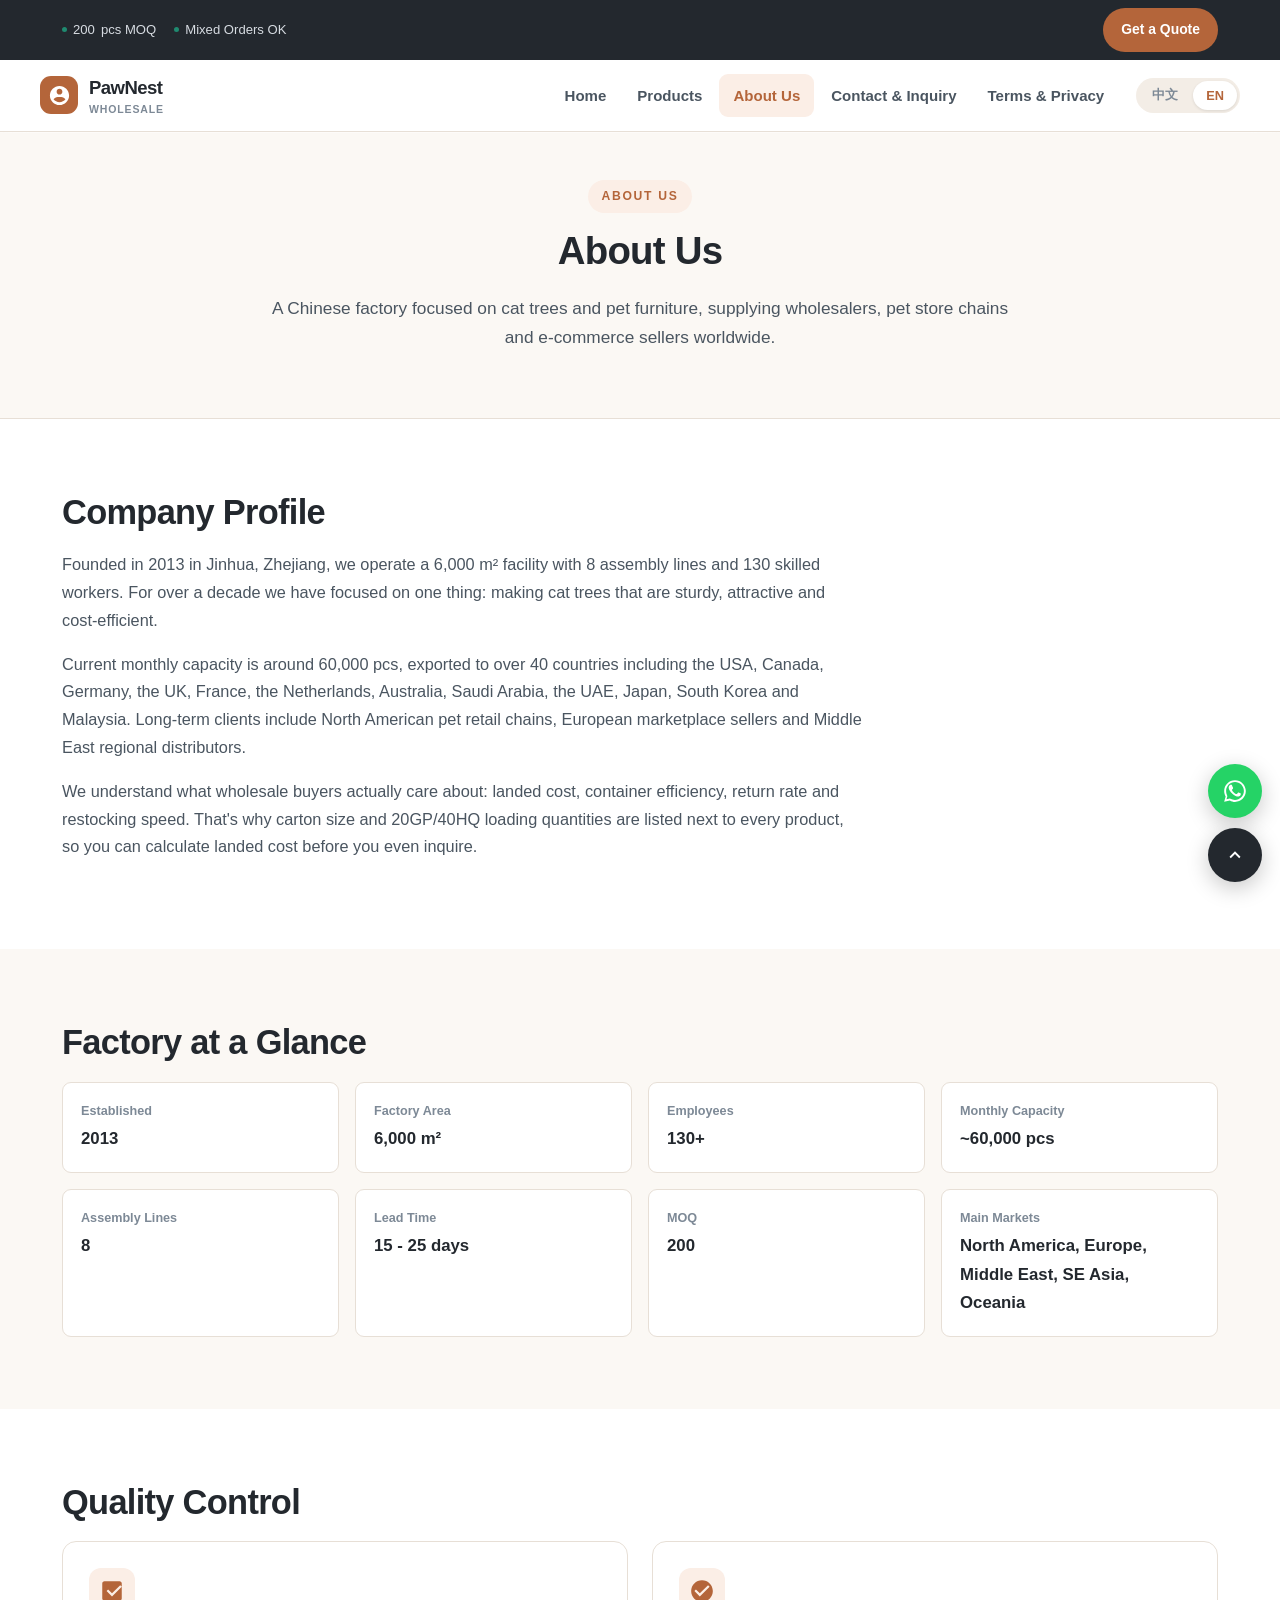
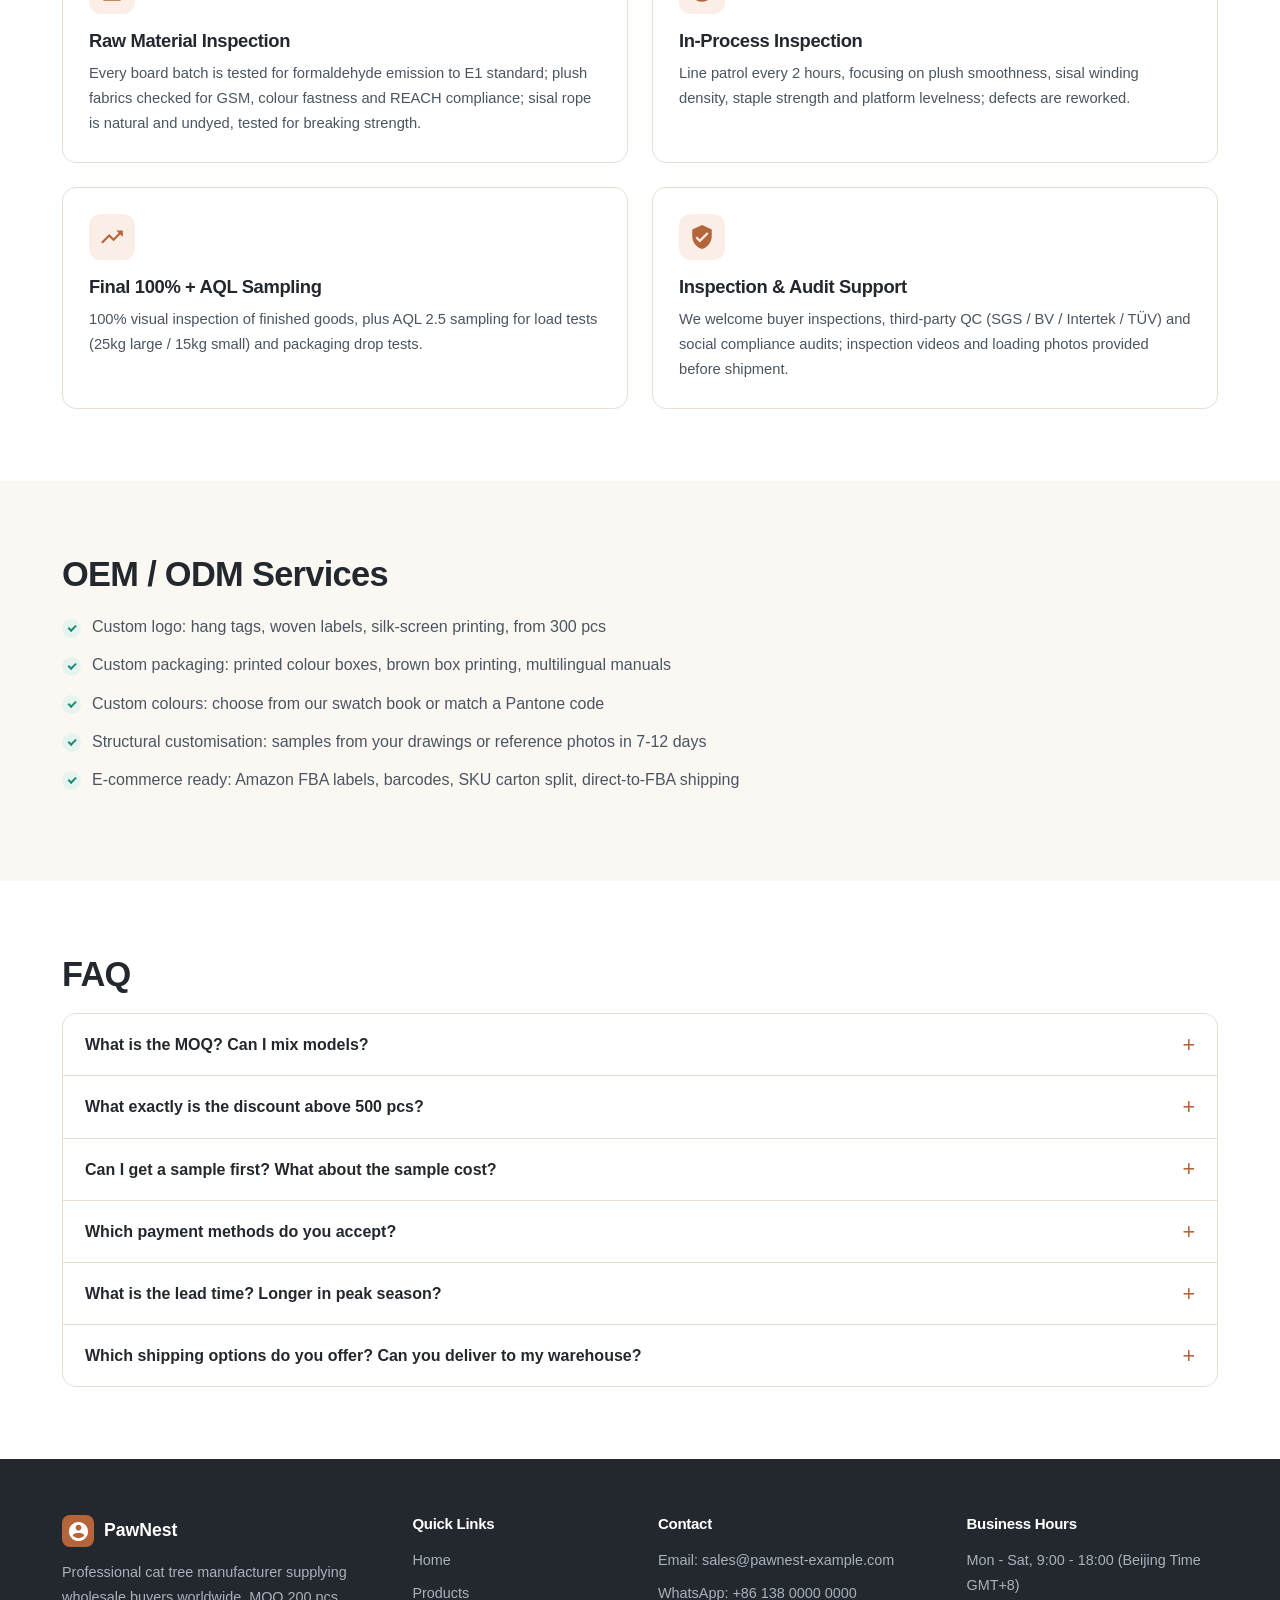
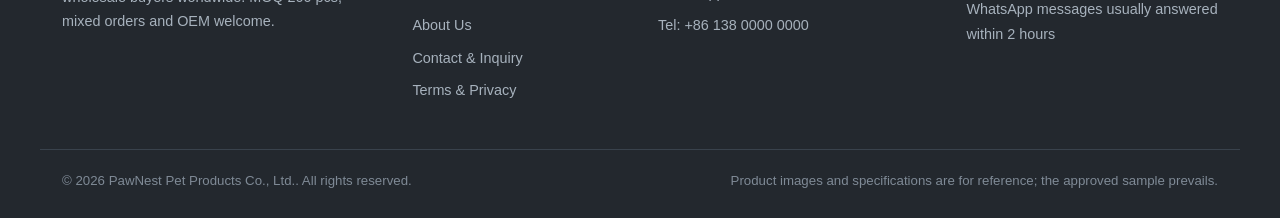
==== about.html @ 4b02acea "Add files via upload" ====
<!DOCTYPE html>
<html lang="en">
<head>
<meta charset="UTF-8">
<meta name="viewport" content="width=device-width,initial-scale=1">
<title data-title-key="about.title">About Us | Cat Tree Manufacturer | PawNest</title>
<meta name="description" content="About PawNest — a Chinese cat tree factory with 6,000 m² workshop, 60K monthly capacity. Exporting to 40+ countries. OEM/ODM supported.">
<link rel="icon" href="assets/images/site/favicon.svg" type="image/svg+xml">
<link rel="stylesheet" href="assets/css/style.css">
</head>
<body data-page="about">

<!-- ===== 顶栏 ===== -->
<div class="topbar"><div class="wrap topbar__in">
  <div class="topbar__facts">
    <span><span class="dot"></span> <span class="cfg-moq">200</span> pcs MOQ</span>
    <span><span class="dot"></span> <span data-i18n="common.mixBadge">Mixed Orders OK</span></span>
  </div>
  <a href="contact.html" class="btn btn--sm btn--primary" data-i18n="nav.cta">Get a Quote</a>
</div></div>

<!-- ===== 导航 ===== -->
<header class="header"><div class="wrap header__in">
  <a href="index.html" class="logo"><div class="logo__mark"><svg viewBox="0 0 24 24" fill="#fff"><path d="M12 2C6.5 2 2 6.5 2 12s4.5 10 10 10 10-4.5 10-10S17.5 2 12 2zm0 3c1.7 0 3 1.3 3 3s-1.3 3-3 3-3-1.3-3-3 1.3-3 3-3zm0 14c-2.5 0-4.8-1.2-6.2-3 .9-1.5 2.5-2.5 4.3-2.5h3.8c1.8 0 3.4 1 4.3 2.5C16.8 17.7 14.5 19 12 19z"/></svg></div>
    <div><span class="cfg-brand">PawNest</span><span class="logo__sub">Wholesale</span></div></a>
  <nav id="nav" class="nav">
    <a href="index.html" data-nav="home" data-i18n="nav.home">Home</a>
    <a href="products.html" data-nav="products" data-i18n="nav.products">Products</a>
    <a href="about.html" data-nav="about" data-i18n="nav.about">About Us</a>
    <a href="contact.html" data-nav="contact" data-i18n="nav.contact">Contact &amp; Inquiry</a>
    <a href="terms.html" data-nav="terms" data-i18n="nav.terms">Terms &amp; Privacy</a>
  </nav>
  <div class="header__tools">
    <div class="langsw"><button data-lang="zh">中文</button><button data-lang="en" class="is-on">EN</button></div>
    <button id="burger" class="burger" aria-label="Menu"><span></span><span></span><span></span></button>
  </div>
</div></header>

<!-- ===== 页头 ===== -->
<section class="section--tight" style="background:var(--bg-2);border-bottom:1px solid var(--line)"><div class="wrap center">
  <p class="eyebrow" data-i18n="about.h1">About Us</p>
  <h1 style="font-size:clamp(1.6rem,3.5vw,2.4rem)" data-i18n="about.h1">About Us</h1>
  <p class="lead" data-i18n="about.sub">A Chinese factory focused on cat trees and pet furniture...</p>
</div></section>

<!-- ===== 公司简介 ===== -->
<div class="section"><div class="wrap">
  <h2 data-i18n="about.storyH">Company Profile</h2>
  <p style="font-size:1.02rem;color:var(--ink-2);max-width:800px" data-i18n="about.storyP1">Founded in 2013 in Jinhua, Zhejiang, we operate a 6,000 m² facility with 8 assembly lines and 130 skilled workers.</p>
  <p style="font-size:1.02rem;color:var(--ink-2);max-width:800px" data-i18n="about.storyP2">Current monthly capacity is around 60,000 pcs, exported to over 40 countries including the USA, Canada, Germany, the UK, France, the Netherlands, Australia, Saudi Arabia, the UAE, Japan, South Korea and Malaysia.</p>
  <p style="font-size:1.02rem;color:var(--ink-2);max-width:800px" data-i18n="about.storyP3">We understand what wholesale buyers actually care about: landed cost, container efficiency, return rate and restocking speed.</p>
</div></div>

<!-- ===== 工厂参数 ===== -->
<div class="section section--alt"><div class="wrap">
  <h2 data-i18n="about.factH">Factory at a Glance</h2>
  <div class="facts">
    <div class="fact"><span data-i18n="about.fact1">Established</span><b>2013</b></div>
    <div class="fact"><span data-i18n="about.fact2">Factory Area</span><b>6,000 m²</b></div>
    <div class="fact"><span data-i18n="about.fact3">Employees</span><b>130+</b></div>
    <div class="fact"><span data-i18n="about.fact4">Monthly Capacity</span><b>~60,000 pcs</b></div>
    <div class="fact"><span data-i18n="about.fact5">Assembly Lines</span><b>8</b></div>
    <div class="fact"><span data-i18n="about.fact6">Lead Time</span><b class="cfg-leadtime">15 - 25 days</b></div>
    <div class="fact"><span data-i18n="about.fact7">MOQ</span><b class="cfg-moq">200 pcs</b></div>
    <div class="fact"><span data-i18n="about.fact8">Main Markets</span><b data-i18n="about.fact8v">North America, Europe, Middle East, SE Asia, Oceania</b></div>
  </div>
</div></div>

<!-- ===== 品质控制 ===== -->
<div class="section"><div class="wrap">
  <h2 data-i18n="about.qcH">Quality Control</h2>
  <div class="grid grid--2">
    <article class="fcard">
      <div class="fcard__icon"><svg width="26" height="26" fill="currentColor" viewBox="0 0 24 24"><path d="M19 3H5c-1.11 0-2 .9-2 2v14c0 1.1.89 2 2 2h14c1.1 0 2-.9 2-2V5c0-1.1-.9-2-2-2zm-7 14l-5-5 1.41-1.41L12 14.17l7.59-7.59L21 8l-9 9z"/></svg></div>
      <h3 data-i18n="about.qc1H">Raw Material Inspection</h3>
      <p data-i18n="about.qc1P">Every board batch is tested for formaldehyde emission to E1 standard; plush fabrics checked for GSM, colour fastness and REACH compliance.</p>
    </article>
    <article class="fcard">
      <div class="fcard__icon"><svg width="26" height="26" fill="currentColor" viewBox="0 0 24 24"><path d="M12 2C6.48 2 2 6.48 2 12s4.48 10 10 10 10-4.48 10-10S17.52 2 12 2zm-2 15l-5-5 1.41-1.41L10 14.17l7.59-7.59L19 8l-9 9z"/></svg></div>
      <h3 data-i18n="about.qc2H">In-Process Inspection</h3>
      <p data-i18n="about.qc2P">Line patrol every 2 hours, focusing on plush smoothness, sisal winding density, staple strength and platform levelness.</p>
    </article>
    <article class="fcard">
      <div class="fcard__icon"><svg width="26" height="26" fill="currentColor" viewBox="0 0 24 24"><path d="M16 6l2.29 2.29-4.88 4.88-4-4L2 16.59 3.41 18l6-6 4 4 6.3-6.29L22 12V6z"/></svg></div>
      <h3 data-i18n="about.qc3H">Final 100% + AQL Sampling</h3>
      <p data-i18n="about.qc3P">100% visual inspection of finished goods, plus AQL 2.5 sampling for load tests (25kg large / 15kg small).</p>
    </article>
    <article class="fcard">
      <div class="fcard__icon"><svg width="26" height="26" fill="currentColor" viewBox="0 0 24 24"><path d="M12 1L3 5v6c0 5.55 3.84 10.74 9 12 5.16-1.26 9-6.45 9-12V5l-9-4zm-2 16l-4-4 1.41-1.41L10 14.17l6.59-6.59L18 9l-8 8z"/></svg></div>
      <h3 data-i18n="about.qc4H">Inspection &amp; Audit Support</h3>
      <p data-i18n="about.qc4P">We welcome buyer inspections, third-party QC (SGS / BV / Intertek / TÜV) and social compliance audits.</p>
    </article>
  </div>
</div></div>

<!-- ===== OEM/ODM ===== -->
<div class="section section--alt"><div class="wrap">
  <h2 data-i18n="about.oemH">OEM / ODM Services</h2>
  <ul class="checklist">
    <li data-i18n="about.oem1">Custom logo: hang tags, woven labels, silk-screen printing, from 300 pcs</li>
    <li data-i18n="about.oem2">Custom packaging: printed colour boxes, brown box printing, multilingual manuals</li>
    <li data-i18n="about.oem3">Custom colours: choose from our swatch book or match a Pantone code</li>
    <li data-i18n="about.oem4">Structural customisation: samples from your drawings or reference photos in 7-12 days</li>
    <li data-i18n="about.oem5">E-commerce ready: Amazon FBA labels, barcodes, SKU carton split, direct-to-FBA shipping</li>
  </ul>
</div></div>

<!-- ===== FAQ ===== -->
<div class="section"><div class="wrap">
  <h2 data-i18n="about.faqH">FAQ</h2>
  <div class="faq">
    <details><summary data-i18n="about.faq1Q">What is the MOQ? Can I mix models?</summary>
      <div class="faq__a" data-i18n="about.faq1A">MOQ is 200 pcs and you may freely mix different item codes, with a minimum of 50 pcs per model.</div>
    </details>
    <details><summary data-i18n="about.faq2Q">What exactly is the discount above 500 pcs?</summary>
      <div class="faq__a" data-i18n="about.faq2A">500-999 pcs: 10% off. 1000+ pcs: 15% off. For larger volumes (3,000+ pcs) we negotiate a dedicated price.</div>
    </details>
    <details><summary data-i18n="about.faq3Q">Can I get a sample first? What about the sample cost?</summary>
      <div class="faq__a" data-i18n="about.faq3A">Yes. Sample fee is 2× the factory price with freight collect; the sample fee is fully refunded against your bulk order.</div>
    </details>
    <details><summary data-i18n="about.faq4Q">Which payment methods do you accept?</summary>
      <div class="faq__a" data-i18n="about.faq4A">T/T (30% deposit + 70% against B/L copy), PayPal (best for samples and small orders) and Western Union.</div>
    </details>
    <details><summary data-i18n="about.faq5Q">What is the lead time? Longer in peak season?</summary>
      <div class="faq__a" data-i18n="about.faq5A">Normally 15-25 days. July-October is peak export season and may extend to 30-35 days.</div>
    </details>
    <details><summary data-i18n="about.faq6Q">Which shipping options do you offer? Can you deliver to my warehouse?</summary>
      <div class="faq__a" data-i18n="about.faq6A">FCL sea freight is most economical (recommended above 1,000 pcs); LCL for smaller volumes; air freight or express for urgent orders. We work on FOB / CIF / DDP terms.</div>
    </details>
  </div>
</div></div>

<!-- ===== 页脚 ===== -->
<footer class="footer"><div class="wrap footer__grid">
  <div>
    <div class="footer__logo"><div class="logo__mark" style="width:32px;height:32px;border-radius:8px"><svg width="20" height="20" viewBox="0 0 24 24" fill="#fff"><path d="M12 2C6.5 2 2 6.5 2 12s4.5 10 10 10 10-4.5 10-10S17.5 2 12 2zm0 3c1.7 0 3 1.3 3 3s-1.3 3-3 3-3-1.3-3-3 1.3-3 3-3zm0 14c-2.5 0-4.8-1.2-6.2-3 .9-1.5 2.5-2.5 4.3-2.5h3.8c1.8 0 3.4 1 4.3 2.5C16.8 17.7 14.5 19 12 19z"/></svg></div>PawNest</div>
    <p data-i18n="footer.aboutP">Professional cat tree manufacturer supplying wholesale buyers worldwide.</p>
  </div>
  <div>
    <h4 data-i18n="footer.linksH">Quick Links</h4>
    <ul>
      <li><a href="index.html" data-i18n="nav.home">Home</a></li>
      <li><a href="products.html" data-i18n="nav.products">Products</a></li>
      <li><a href="about.html" data-i18n="nav.about">About Us</a></li>
      <li><a href="contact.html" data-i18n="nav.contact">Contact &amp; Inquiry</a></li>
      <li><a href="terms.html" data-i18n="nav.terms">Terms &amp; Privacy</a></li>
    </ul>
  </div>
  <div>
    <h4 data-i18n="footer.contactH">Contact</h4>
    <ul>
      <li>Email: <a class="js-mail cfg-email" href="#">sales@pawnest-example.com</a></li>
      <li>WhatsApp: <a class="js-wa cfg-whatsapp" href="#" data-wa-text="">—</a></li>
      <li>Tel: <a class="js-tel cfg-phone" href="#">—</a></li>
    </ul>
  </div>
  <div>
    <h4 data-i18n="footer.hoursH">Business Hours</h4>
    <p data-i18n="footer.hoursP">Mon - Sat, 9:00 - 18:00 (Beijing Time GMT+8)</p>
  </div>
</div><div class="wrap footer__bottom">
  <span>&copy; <span class="cfg-year">2025</span> <span class="cfg-company">PawNest Pet Products Co., Ltd.</span>. <span data-i18n="footer.rights">All rights reserved.</span></span>
  <span data-i18n="footer.disclaim">Product images and specifications are for reference.</span>
</div></footer>

<div class="floats">
  <a class="fab fab--wa js-wa" href="#" data-wa-text="" target="_blank" rel="noopener" aria-label="WhatsApp">
    <svg width="26" height="26" fill="currentColor" viewBox="0 0 24 24"><path d="M17.47 14.4c-.3-.2-1.8-.9-2.1-1-.3-.1-.5-.2-.7.1-.2.3-.7 1-.9 1.2-.2.2-.3.2-.6.1-.3-.2-1.2-.5-2.3-1.5-.9-.8-1.4-1.7-1.6-2-.2-.3 0-.5.1-.6l.5-.6c.1-.2.2-.3.3-.5.1-.2 0-.4 0-.5-.2-.7-.9-1.7-.9-2.3-.2-.6-.5-.5-.7-.5h-.6c-.2 0-.5.1-.8.4-.3.3-1 1-1 2.4s1 2.8 1.2 3c.1.2 1.9 3 4.7 4.2 2.3 1 2.8.8 3.3.7.5 0 1.6-.6 1.8-1.3.2-.6.2-1.2.2-1.3-.1-.1-.3-.2-.6-.4zM12 2C6.48 2 2 6.48 2 12c0 1.84.5 3.56 1.37 5.03L2 22l5.28-1.32c1.39.88 3.03 1.38 4.72 1.38 5.52 0 10-4.48 10-10S17.52 2 12 2zm0 18.2c-1.56 0-3.03-.4-4.31-1.09l-.31-.19-3.22.81.82-3.13-.2-.33A8.196 8.196 0 013.8 12c0-4.53 3.68-8.2 8.2-8.2s8.2 3.68 8.2 8.2-3.68 8.2-8.2 8.2z"/></svg>
    <span class="fab__tip" data-i18n="common.whatsapp">Chat on WhatsApp</span>
  </a>
  <button id="toTop" class="fab fab--top" aria-label="Back to top">
    <svg width="22" height="22" fill="currentColor" viewBox="0 0 24 24"><path d="M7.41 15.41L12 10.83l4.59 4.58L18 14l-6-6-6 6z"/></svg>
  </button>
</div>

<script src="assets/js/config.js"></script>
<script src="assets/js/products.js"></script>
<script src="assets/js/i18n.js"></script>
<script src="assets/js/main.js"></script>
</body>
</html>
---- assets/css/style.css ----
/* ==========================================================================
   PawNest 猫爬架批发站 · 样式表
   要改配色，只改下面 :root 里的颜色变量即可，全站自动生效
   ========================================================================== */

:root{
  --brand:      #B4653A;   /* 主色：暖木色 */
  --brand-dark: #8E4E2B;
  --brand-soft: #FBEEE6;
  --ink:        #23282E;   /* 正文深色 */
  --ink-2:      #4A5560;   /* 次级文字 */
  --ink-3:      #7D8996;   /* 弱化文字 */
  --bg:         #FFFFFF;
  --bg-2:       #FBF8F4;   /* 米白分区背景 */
  --bg-3:       #F3EDE6;
  --line:       #E7DFD6;
  --green:      #1F8A70;   /* 折扣 / 成功 */
  --green-soft: #E6F4F0;
  --amber:      #C9861B;
  --radius:     14px;
  --radius-sm:  9px;
  --shadow:     0 1px 3px rgba(35,40,46,.06), 0 8px 24px rgba(35,40,46,.06);
  --shadow-lg:  0 4px 12px rgba(35,40,46,.08), 0 20px 48px rgba(35,40,46,.10);
  --maxw:       1200px;
  --font: "Inter", -apple-system, BlinkMacSystemFont, "Segoe UI", "PingFang SC",
          "Hiragino Sans GB", "Microsoft YaHei", "Helvetica Neue", Arial, sans-serif;
}

*,*::before,*::after{ box-sizing:border-box; }
html{ scroll-behavior:smooth; -webkit-text-size-adjust:100%; }
body{
  margin:0; font-family:var(--font); color:var(--ink); background:var(--bg);
  font-size:16px; line-height:1.7; -webkit-font-smoothing:antialiased;
}
img{ max-width:100%; display:block; }
a{ color:var(--brand); text-decoration:none; }
a:hover{ color:var(--brand-dark); }
h1,h2,h3,h4{ margin:0 0 .5em; line-height:1.25; font-weight:700; letter-spacing:-.02em; }
h1{ font-size:clamp(1.9rem,4.4vw,3.1rem); }
h2{ font-size:clamp(1.5rem,3vw,2.15rem); }
h3{ font-size:1.15rem; }
p{ margin:0 0 1em; }
ul{ margin:0 0 1em; padding-left:1.15em; }
li{ margin-bottom:.35em; }
:focus-visible{ outline:3px solid var(--brand); outline-offset:2px; border-radius:4px; }

.wrap{ max-width:var(--maxw); margin:0 auto; padding:0 22px; }
.section{ padding:72px 0; }
.section--alt{ background:var(--bg-2); }
.section--tight{ padding:48px 0; }
.center{ text-align:center; }
.lead{ font-size:1.08rem; color:var(--ink-2); max-width:760px; }
.center .lead{ margin-left:auto; margin-right:auto; }
.sec-head{ margin-bottom:40px; }
.eyebrow{
  display:inline-block; font-size:.76rem; font-weight:700; letter-spacing:.14em;
  text-transform:uppercase; color:var(--brand); background:var(--brand-soft);
  padding:6px 13px; border-radius:100px; margin-bottom:14px;
}

/* ---------- 按钮 ---------- */
.btn{
  display:inline-flex; align-items:center; justify-content:center; gap:9px;
  padding:13px 24px; border-radius:100px; font-weight:650; font-size:.96rem;
  border:1.5px solid transparent; cursor:pointer; transition:.18s ease;
  white-space:nowrap; font-family:inherit; text-align:center;
}
.btn--primary{ background:var(--brand); color:#fff; }
.btn--primary:hover{ background:var(--brand-dark); color:#fff; transform:translateY(-1px);
  box-shadow:0 8px 20px rgba(180,101,58,.28); }
.btn--ghost{ background:#fff; color:var(--ink); border-color:var(--line); }
.btn--ghost:hover{ border-color:var(--brand); color:var(--brand); transform:translateY(-1px); }
.btn--wa{ background:#25D366; color:#fff; }
.btn--wa:hover{ background:#1EB955; color:#fff; transform:translateY(-1px);
  box-shadow:0 8px 20px rgba(37,211,102,.32); }
.btn--pp{ background:#0070BA; color:#fff; }
.btn--pp:hover{ background:#005A96; color:#fff; transform:translateY(-1px); }
.btn--sm{ padding:9px 17px; font-size:.87rem; }
.btn--lg{ padding:16px 32px; font-size:1.03rem; }
.btn--block{ width:100%; }
.btn svg{ flex:none; }
.btn-row{ display:flex; flex-wrap:wrap; gap:12px; }
.center .btn-row{ justify-content:center; }

/* ---------- 顶栏 ---------- */
.topbar{
  background:var(--ink); color:#D6DBE1; font-size:.82rem; padding:8px 0;
}
.topbar__in{ display:flex; flex-wrap:wrap; gap:8px 22px; align-items:center; justify-content:space-between; }
.topbar__facts{ display:flex; flex-wrap:wrap; gap:6px 18px; }
.topbar__facts span{ display:inline-flex; align-items:center; gap:6px; }
.topbar a{ color:#fff; }
.dot{ width:5px; height:5px; border-radius:50%; background:var(--green); flex:none; }

.header{
  position:sticky; top:0; z-index:60; background:rgba(255,255,255,.94);
  backdrop-filter:blur(12px); border-bottom:1px solid var(--line);
}
.header__in{ display:flex; align-items:center; gap:18px; padding:12px 0; }
.logo{ display:flex; align-items:center; gap:11px; font-weight:800; font-size:1.16rem;
  color:var(--ink); letter-spacing:-.03em; flex:none; }
.logo:hover{ color:var(--ink); }
.logo__mark{
  width:38px; height:38px; border-radius:11px; background:var(--brand);
  display:grid; place-items:center; flex:none;
}
.logo__mark svg{ width:23px; height:23px; }
.logo__sub{ display:block; font-size:.66rem; font-weight:600; color:var(--ink-3);
  letter-spacing:.08em; text-transform:uppercase; margin-top:-2px; }

.nav{ display:flex; gap:3px; margin-left:auto; }
.nav a{
  padding:9px 14px; border-radius:9px; color:var(--ink-2); font-weight:600; font-size:.94rem;
}
.nav a:hover{ background:var(--bg-3); color:var(--ink); }
.nav a.is-active{ color:var(--brand); background:var(--brand-soft); }
.header__tools{ display:flex; align-items:center; gap:9px; flex:none; }

.langsw{ display:flex; background:var(--bg-3); border-radius:100px; padding:3px; gap:2px; }
.langsw button{
  border:0; background:transparent; padding:6px 13px; border-radius:100px; cursor:pointer;
  font-weight:700; font-size:.8rem; color:var(--ink-3); font-family:inherit; transition:.15s;
}
.langsw button.is-on{ background:#fff; color:var(--brand); box-shadow:0 1px 3px rgba(0,0,0,.1); }

.burger{ display:none; border:1.5px solid var(--line); background:#fff; border-radius:9px;
  width:42px; height:42px; cursor:pointer; }
.burger span{ display:block; width:19px; height:2px; background:var(--ink); margin:4px auto; border-radius:2px; }

/* ---------- Hero ---------- */
.hero{
  background:linear-gradient(160deg,#FDF9F5 0%,#F6EDE4 52%,#EFE3D6 100%);
  border-bottom:1px solid var(--line); overflow:hidden; position:relative;
}
.hero__in{ display:grid; grid-template-columns:1.05fr .95fr; gap:52px; align-items:center;
  padding:66px 0 60px; }
.hero h1{ margin-bottom:18px; }
.hero__sub{ font-size:1.06rem; color:var(--ink-2); margin-bottom:26px; max-width:560px; }
.hero__badges{ display:flex; flex-wrap:wrap; gap:8px; margin-bottom:26px; }
.badge{
  display:inline-flex; align-items:center; gap:6px; background:#fff; border:1px solid var(--line);
  padding:7px 14px; border-radius:100px; font-size:.84rem; font-weight:650; color:var(--ink-2);
}
.badge--green{ background:var(--green-soft); border-color:#BFE3DA; color:#12604D; }
.hero__art{ position:relative; }
.hero__art img{ width:100%; border-radius:var(--radius); box-shadow:var(--shadow-lg); }
.hero__chip{
  position:absolute; background:#fff; border-radius:12px; padding:11px 15px; box-shadow:var(--shadow-lg);
  font-size:.83rem; font-weight:700; line-height:1.35;
}
.hero__chip small{ display:block; font-weight:600; color:var(--ink-3); font-size:.74rem; }
.hero__chip--1{ top:16px; left:-14px; }
.hero__chip--2{ bottom:18px; right:-10px; }
.hero__chip b{ color:var(--brand); font-size:1.02rem; }

/* ---------- 数字条 ---------- */
.stats{ display:grid; grid-template-columns:repeat(4,1fr); gap:1px; background:var(--line);
  border:1px solid var(--line); border-radius:var(--radius); overflow:hidden; }
.stats div{ background:#fff; padding:24px 18px; text-align:center; }
.stats b{ display:block; font-size:1.85rem; font-weight:800; color:var(--brand); letter-spacing:-.03em; }
.stats span{ font-size:.85rem; color:var(--ink-3); font-weight:600; }

/* ---------- 产品卡 ---------- */
.grid{ display:grid; gap:24px; }
.grid--4{ grid-template-columns:repeat(4,1fr); }
.grid--3{ grid-template-columns:repeat(3,1fr); }
.grid--2{ grid-template-columns:repeat(2,1fr); }

.pcard{
  background:#fff; border:1px solid var(--line); border-radius:var(--radius);
  overflow:hidden; display:flex; flex-direction:column; transition:.2s ease;
}
.pcard:hover{ transform:translateY(-3px); box-shadow:var(--shadow-lg); border-color:#D9CCBE; }
.pcard__media{ position:relative; background:var(--bg-3); aspect-ratio:1/1; overflow:hidden; }
.pcard__media img{ width:100%; height:100%; object-fit:cover; transition:.3s; }
.pcard:hover .pcard__media img{ transform:scale(1.04); }
.pcard__code{
  position:absolute; top:11px; left:11px; background:var(--ink); color:#fff;
  font-size:.79rem; font-weight:800; padding:5px 11px; border-radius:7px; letter-spacing:.02em;
}
.pcard__tags{ position:absolute; top:11px; right:11px; display:flex; flex-direction:column; gap:5px; align-items:flex-end; }
.tag{ font-size:.71rem; font-weight:800; padding:4px 9px; border-radius:6px; text-transform:uppercase;
  letter-spacing:.05em; }
.tag--type{ background:#fff; color:var(--brand); border:1px solid var(--line); }
.tag--hot{ background:#E8503A; color:#fff; }
.pcard__body{ padding:17px 18px 19px; display:flex; flex-direction:column; flex:1; }
.pcard__name{ font-size:1.02rem; font-weight:700; margin:0 0 9px; line-height:1.4; }
.pcard__spec{ font-size:.84rem; color:var(--ink-3); margin:0 0 13px; }
.pcard__spec b{ color:var(--ink-2); font-weight:650; }
.pcard__price{ margin-top:auto; padding-top:13px; border-top:1px dashed var(--line); }
.pcard__from{ font-size:.75rem; color:var(--ink-3); font-weight:600; }
.pcard__num{ font-size:1.5rem; font-weight:800; color:var(--ink); letter-spacing:-.03em; }
.pcard__num small{ font-size:.8rem; font-weight:600; color:var(--ink-3); letter-spacing:0; }
.pcard__disc{ font-size:.78rem; color:var(--green); font-weight:700; }
.pcard__btns{ display:flex; gap:8px; margin-top:13px; }
.pcard__btns .btn{ flex:1; }

/* ---------- 产品详细行（目录页） ---------- */
.prow{
  display:grid; grid-template-columns:300px 1fr; gap:0; background:#fff;
  border:1px solid var(--line); border-radius:var(--radius); overflow:hidden; margin-bottom:22px;
}
.prow__media{ background:var(--bg-3); position:relative; min-height:280px; }
.prow__media img{ width:100%; height:100%; object-fit:cover; position:absolute; inset:0; }
.prow__body{ padding:24px 26px; }
.prow__head{ display:flex; flex-wrap:wrap; align-items:center; gap:10px; margin-bottom:6px; }
.prow__code{ background:var(--ink); color:#fff; font-size:.8rem; font-weight:800; padding:5px 11px; border-radius:7px; }
.prow__name{ font-size:1.22rem; font-weight:750; margin:0 0 14px; }
.spectable{ width:100%; border-collapse:collapse; font-size:.87rem; margin-bottom:16px; }
.spectable th{ text-align:left; color:var(--ink-3); font-weight:600; padding:5px 14px 5px 0;
  white-space:nowrap; vertical-align:top; width:1%; }
.spectable td{ padding:5px 0; color:var(--ink-2); }
.feat{ list-style:none; padding:0; margin:0 0 16px; display:grid; grid-template-columns:1fr 1fr; gap:5px 16px; }
.feat li{ font-size:.86rem; color:var(--ink-2); padding-left:19px; position:relative; margin:0; }
.feat li::before{ content:""; position:absolute; left:0; top:.55em; width:11px; height:6px;
  border-left:2px solid var(--green); border-bottom:2px solid var(--green);
  transform:rotate(-45deg); }
.prow__foot{ display:flex; flex-wrap:wrap; gap:16px; align-items:flex-end; justify-content:space-between;
  padding-top:16px; border-top:1px solid var(--line); }
.tierbox{ display:flex; gap:9px; flex-wrap:wrap; }
.tierbox div{ background:var(--bg-2); border:1px solid var(--line); border-radius:var(--radius-sm);
  padding:9px 13px; min-width:104px; }
.tierbox span{ display:block; font-size:.72rem; color:var(--ink-3); font-weight:650; }
.tierbox b{ font-size:1.08rem; font-weight:800; letter-spacing:-.02em; }
.tierbox div.is-best{ background:var(--green-soft); border-color:#BFE3DA; }
.tierbox div.is-best b{ color:#12604D; }

/* ---------- 筛选 ---------- */
.filters{ display:flex; flex-wrap:wrap; gap:9px; margin-bottom:28px; }
.filters button{
  border:1.5px solid var(--line); background:#fff; padding:10px 19px; border-radius:100px;
  font-weight:650; font-size:.9rem; cursor:pointer; color:var(--ink-2); font-family:inherit; transition:.15s;
}
.filters button:hover{ border-color:var(--brand); color:var(--brand); }
.filters button.is-on{ background:var(--brand); border-color:var(--brand); color:#fff; }

/* ---------- 特性卡 ---------- */
.fcard{ background:#fff; border:1px solid var(--line); border-radius:var(--radius); padding:26px; height:100%; }
.fcard__icon{ width:46px; height:46px; border-radius:12px; background:var(--brand-soft);
  display:grid; place-items:center; margin-bottom:15px; color:var(--brand); }
.fcard h3{ margin-bottom:9px; }
.fcard p{ font-size:.92rem; color:var(--ink-2); margin:0; }

/* ---------- 流程 ---------- */
.flow{ display:grid; grid-template-columns:repeat(5,1fr); gap:18px; counter-reset:s; }
.flowstep{ background:#fff; border:1px solid var(--line); border-radius:var(--radius); padding:22px 20px;
  position:relative; }
.flowstep h3{ font-size:1rem; margin-bottom:7px; color:var(--brand); }
.flowstep p{ font-size:.87rem; color:var(--ink-2); margin:0; }

/* ---------- 表格 ---------- */
.tablewrap{ overflow-x:auto; border:1px solid var(--line); border-radius:var(--radius); background:#fff; }
table.data{ width:100%; border-collapse:collapse; font-size:.94rem; min-width:560px; }
table.data th{ background:var(--bg-2); text-align:left; padding:14px 18px; font-weight:700;
  font-size:.85rem; color:var(--ink-2); border-bottom:1px solid var(--line); white-space:nowrap; }
table.data td{ padding:14px 18px; border-bottom:1px solid var(--line); color:var(--ink-2); }
table.data tr:last-child td{ border-bottom:0; }
table.data tbody tr.is-hl{ background:var(--green-soft); }
table.data tbody tr.is-hl td{ color:#12604D; font-weight:650; }
table.data b{ color:var(--ink); }
.note{ font-size:.85rem; color:var(--ink-3); margin-top:12px; }

/* ---------- 混批说明 ---------- */
.infobox{ background:var(--brand-soft); border:1px solid #EFD9C8; border-radius:var(--radius);
  padding:26px 28px; }
.infobox h3{ color:var(--brand-dark); margin-bottom:12px; }
.infobox ul{ margin:0; padding-left:1.1em; }
.infobox li{ color:#6B4227; font-size:.93rem; }

/* ---------- 关于页 ---------- */
.facts{ display:grid; grid-template-columns:repeat(4,1fr); gap:16px; }
.fact{ background:#fff; border:1px solid var(--line); border-radius:var(--radius-sm); padding:18px; }
.fact span{ display:block; font-size:.79rem; color:var(--ink-3); font-weight:650; margin-bottom:3px; }
.fact b{ font-size:1.05rem; font-weight:750; }
.checklist{ list-style:none; padding:0; }
.checklist li{ padding-left:30px; position:relative; margin-bottom:11px; color:var(--ink-2); }
.checklist li::before{
  content:""; position:absolute; left:0; top:.35em; width:19px; height:19px; border-radius:50%;
  background:var(--green-soft);
}
.checklist li::after{
  content:""; position:absolute; left:5.5px; top:.72em; width:8px; height:4.5px;
  border-left:2px solid var(--green); border-bottom:2px solid var(--green); transform:rotate(-45deg);
}

/* ---------- FAQ ---------- */
.faq{ border:1px solid var(--line); border-radius:var(--radius); overflow:hidden; background:#fff; }
.faq details{ border-bottom:1px solid var(--line); }
.faq details:last-child{ border-bottom:0; }
.faq summary{
  padding:17px 22px; cursor:pointer; font-weight:650; list-style:none; display:flex;
  justify-content:space-between; gap:16px; align-items:center; transition:.15s;
}
.faq summary::-webkit-details-marker{ display:none; }
.faq summary:hover{ background:var(--bg-2); color:var(--brand); }
.faq summary::after{ content:"+"; font-size:1.35rem; color:var(--brand); font-weight:400; flex:none; line-height:1; }
.faq details[open] summary::after{ content:"−"; }
.faq details[open] summary{ background:var(--bg-2); }
.faq__a{ padding:4px 22px 20px; color:var(--ink-2); font-size:.94rem; }

/* ---------- 表单 ---------- */
.formcard{ background:#fff; border:1px solid var(--line); border-radius:var(--radius); padding:30px; }
.fgrid{ display:grid; grid-template-columns:1fr 1fr; gap:16px; }
.field{ display:flex; flex-direction:column; gap:6px; }
.field--full{ grid-column:1 / -1; }
.field label{ font-size:.87rem; font-weight:650; color:var(--ink-2); }
.field label i{ color:#D64545; font-style:normal; }
.field input,.field select,.field textarea{
  font-family:inherit; font-size:.95rem; padding:12px 14px; border:1.5px solid var(--line);
  border-radius:var(--radius-sm); background:#fff; color:var(--ink); width:100%; transition:.15s;
}
.field textarea{ resize:vertical; min-height:112px; }
.field input:focus,.field select:focus,.field textarea:focus{
  outline:0; border-color:var(--brand); box-shadow:0 0 0 3px rgba(180,101,58,.12);
}
.field input.is-err,.field select.is-err,.field textarea.is-err{ border-color:#D64545; background:#FFF7F7; }
.hint{ font-size:.79rem; color:var(--ink-3); }
.formmsg{ margin-top:16px; padding:14px 17px; border-radius:var(--radius-sm); font-size:.92rem; display:none; }
.formmsg.is-ok{ display:block; background:var(--green-soft); color:#12604D; border:1px solid #BFE3DA; }
.formmsg.is-err{ display:block; background:#FDECEC; color:#A32E2E; border:1px solid #F4C7C7; }

/* ---------- 联系方式卡 ---------- */
.waycard{ background:#fff; border:1px solid var(--line); border-radius:var(--radius); padding:22px; }
.waycard__t{ display:flex; align-items:center; gap:11px; margin-bottom:9px; font-weight:700; }
.waycard__ico{ width:38px; height:38px; border-radius:10px; display:grid; place-items:center; flex:none; color:#fff; }
.ico--wa{ background:#25D366; } .ico--mail{ background:var(--brand); }
.ico--tel{ background:#5A6B7B; }  .ico--map{ background:var(--amber); }
.waycard p{ font-size:.9rem; color:var(--ink-2); margin:0 0 6px; }
.waycard__v{ font-weight:700; color:var(--ink); word-break:break-all; }

.paybox{ background:#fff; border:2px solid #0070BA; border-radius:var(--radius); padding:26px; }
.payacct{ display:flex; flex-wrap:wrap; align-items:center; gap:10px; background:var(--bg-2);
  border:1px solid var(--line); border-radius:var(--radius-sm); padding:12px 15px; margin:14px 0; }
.payacct code{ font-size:.95rem; font-weight:700; color:var(--ink); word-break:break-all; }
.paysteps{ counter-reset:p; list-style:none; padding:0; margin:16px 0 0; }
.paysteps li{ counter-increment:p; padding-left:33px; position:relative; font-size:.9rem;
  color:var(--ink-2); margin-bottom:9px; }
.paysteps li::before{
  content:counter(p); position:absolute; left:0; top:1px; width:22px; height:22px; border-radius:50%;
  background:#0070BA; color:#fff; font-size:.75rem; font-weight:800; display:grid; place-items:center;
}

/* ---------- 条款页 ---------- */
.toc{ background:var(--bg-2); border:1px solid var(--line); border-radius:var(--radius); padding:22px 26px;
  margin-bottom:38px; }
.toc h3{ font-size:.95rem; margin-bottom:11px; }
.toc ol{ margin:0; padding-left:1.3em; columns:2; column-gap:34px; }
.toc li{ font-size:.9rem; margin-bottom:5px; }
.legal h2{ font-size:1.28rem; margin:38px 0 12px; padding-top:20px; border-top:1px solid var(--line); }
.legal h2:first-of-type{ border-top:0; padding-top:0; margin-top:0; }
.legal p{ color:var(--ink-2); font-size:.95rem; }

/* ---------- CTA 区 ---------- */
.ctaband{ background:var(--ink); color:#fff; border-radius:var(--radius); padding:48px 40px; text-align:center; }
.ctaband h2{ color:#fff; }
.ctaband p{ color:#B9C2CC; max-width:620px; margin:0 auto 24px; }

/* ---------- 页脚 ---------- */
.footer{ background:var(--ink); color:#A7B2BD; padding:56px 0 26px; font-size:.9rem; margin-top:0; }
.footer__grid{ display:grid; grid-template-columns:1.5fr 1fr 1.3fr 1.2fr; gap:36px; }
.footer h4{ color:#fff; font-size:.94rem; margin-bottom:14px; }
.footer a{ color:#A7B2BD; }
.footer a:hover{ color:#fff; }
.footer ul{ list-style:none; padding:0; margin:0; }
.footer li{ margin-bottom:8px; }
.footer__logo{ display:flex; align-items:center; gap:10px; font-weight:800; color:#fff;
  font-size:1.1rem; margin-bottom:13px; }
.footer__bottom{ border-top:1px solid #39424C; margin-top:38px; padding-top:20px;
  display:flex; flex-wrap:wrap; gap:9px 20px; justify-content:space-between; font-size:.83rem; color:#7F8A96; }

/* ---------- 浮动按钮 ---------- */
.floats{ position:fixed; right:18px; bottom:18px; z-index:70; display:flex; flex-direction:column; gap:10px; }
.fab{
  width:54px; height:54px; border-radius:50%; display:grid; place-items:center; color:#fff;
  box-shadow:0 6px 22px rgba(0,0,0,.22); border:0; cursor:pointer; transition:.18s; position:relative;
}
.fab:hover{ transform:scale(1.07); color:#fff; }
.fab--wa{ background:#25D366; }
.fab--top{ background:var(--ink); opacity:0; pointer-events:none; }
.fab--top.is-show{ opacity:1; pointer-events:auto; }
.fab__tip{
  position:absolute; right:64px; top:50%; transform:translateY(-50%); background:var(--ink);
  color:#fff; font-size:.82rem; font-weight:600; padding:7px 13px; border-radius:8px;
  white-space:nowrap; opacity:0; pointer-events:none; transition:.18s;
}
.fab:hover .fab__tip{ opacity:1; }

/* ---------- 询盘暂存条 ---------- */
.inqbar{
  position:fixed; left:0; right:0; bottom:0; z-index:65; background:var(--ink); color:#fff;
  padding:13px 22px; display:none; align-items:center; gap:16px; flex-wrap:wrap;
  box-shadow:0 -4px 20px rgba(0,0,0,.18);
}
.inqbar.is-show{ display:flex; }
.inqbar__list{ font-size:.9rem; color:#D6DBE1; flex:1; min-width:200px; }
.inqbar__list b{ color:#fff; }
.inqbar__x{ background:transparent; border:1px solid #5A6470; color:#A7B2BD; border-radius:100px;
  padding:6px 14px; font-size:.83rem; cursor:pointer; font-family:inherit; }
.inqbar__x:hover{ color:#fff; border-color:#fff; }

/* ---------- 图片占位提示 ---------- */
.imgtip{
  background:#FFF8E6; border:1px solid #F0DFB0; border-radius:var(--radius-sm); padding:13px 17px;
  font-size:.87rem; color:#7A5C13; margin-bottom:24px;
}
.imgtip code{ background:#fff; padding:1px 6px; border-radius:4px; border:1px solid #EBDCB0; }

/* ---------- 响应式 ---------- */
@media (max-width:1024px){
  .hero__in{ grid-template-columns:1fr; gap:36px; padding:48px 0; }
  .hero__chip--1{ left:8px; } .hero__chip--2{ right:8px; }
  .grid--4{ grid-template-columns:repeat(2,1fr); }
  .flow{ grid-template-columns:repeat(2,1fr); }
  .facts{ grid-template-columns:repeat(2,1fr); }
  .footer__grid{ grid-template-columns:1fr 1fr; gap:30px; }
}
@media (max-width:860px){
  .nav{
    display:none; position:absolute; top:100%; left:0; right:0; background:#fff;
    border-bottom:1px solid var(--line); flex-direction:column; padding:12px 22px 18px; gap:2px;
    box-shadow:var(--shadow);
  }
  .nav.is-open{ display:flex; }
  .burger{ display:block; order:3; }
  .header__in{ position:relative; flex-wrap:wrap; }
  .header__tools{ margin-left:auto; }
  .header__tools .btn{ display:none; }
  .prow{ grid-template-columns:1fr; }
  .prow__media{ min-height:0; aspect-ratio:4/3; }
  .prow__media img{ position:static; }
  .stats{ grid-template-columns:repeat(2,1fr); }
  .section{ padding:52px 0; }
}
@media (max-width:640px){
  body{ font-size:15.5px; }
  .grid--4,.grid--3,.grid--2,.fgrid,.flow,.facts{ grid-template-columns:1fr; }
  .feat{ grid-template-columns:1fr; }
  .toc ol{ columns:1; }
  .formcard,.infobox,.paybox{ padding:20px; }
  .ctaband{ padding:34px 22px; }
  .topbar__facts span:nth-child(n+3){ display:none; }
  .tierbox{ width:100%; } .tierbox div{ flex:1; min-width:88px; }
  .floats{ right:12px; bottom:12px; }
  .fab{ width:48px; height:48px; }
}

@media print{
  .header,.topbar,.floats,.inqbar,.footer,.burger{ display:none !important; }
}
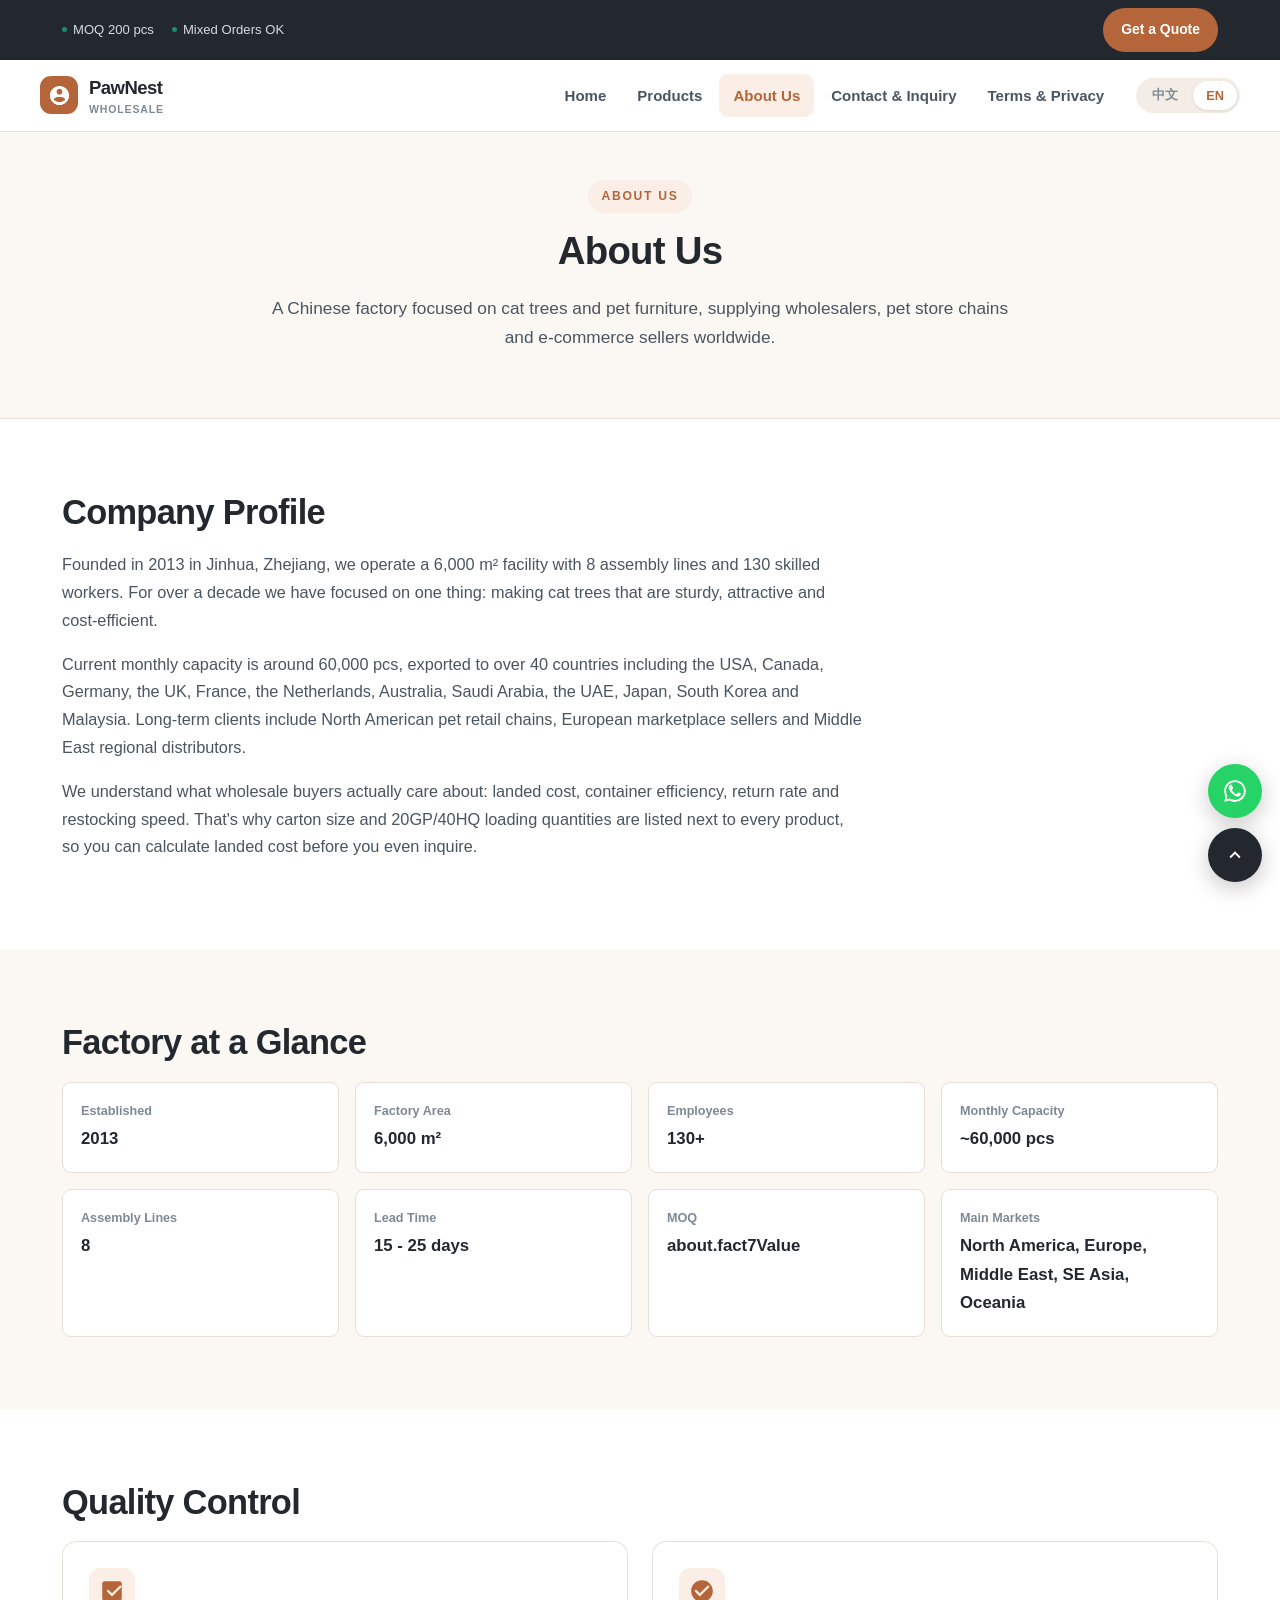
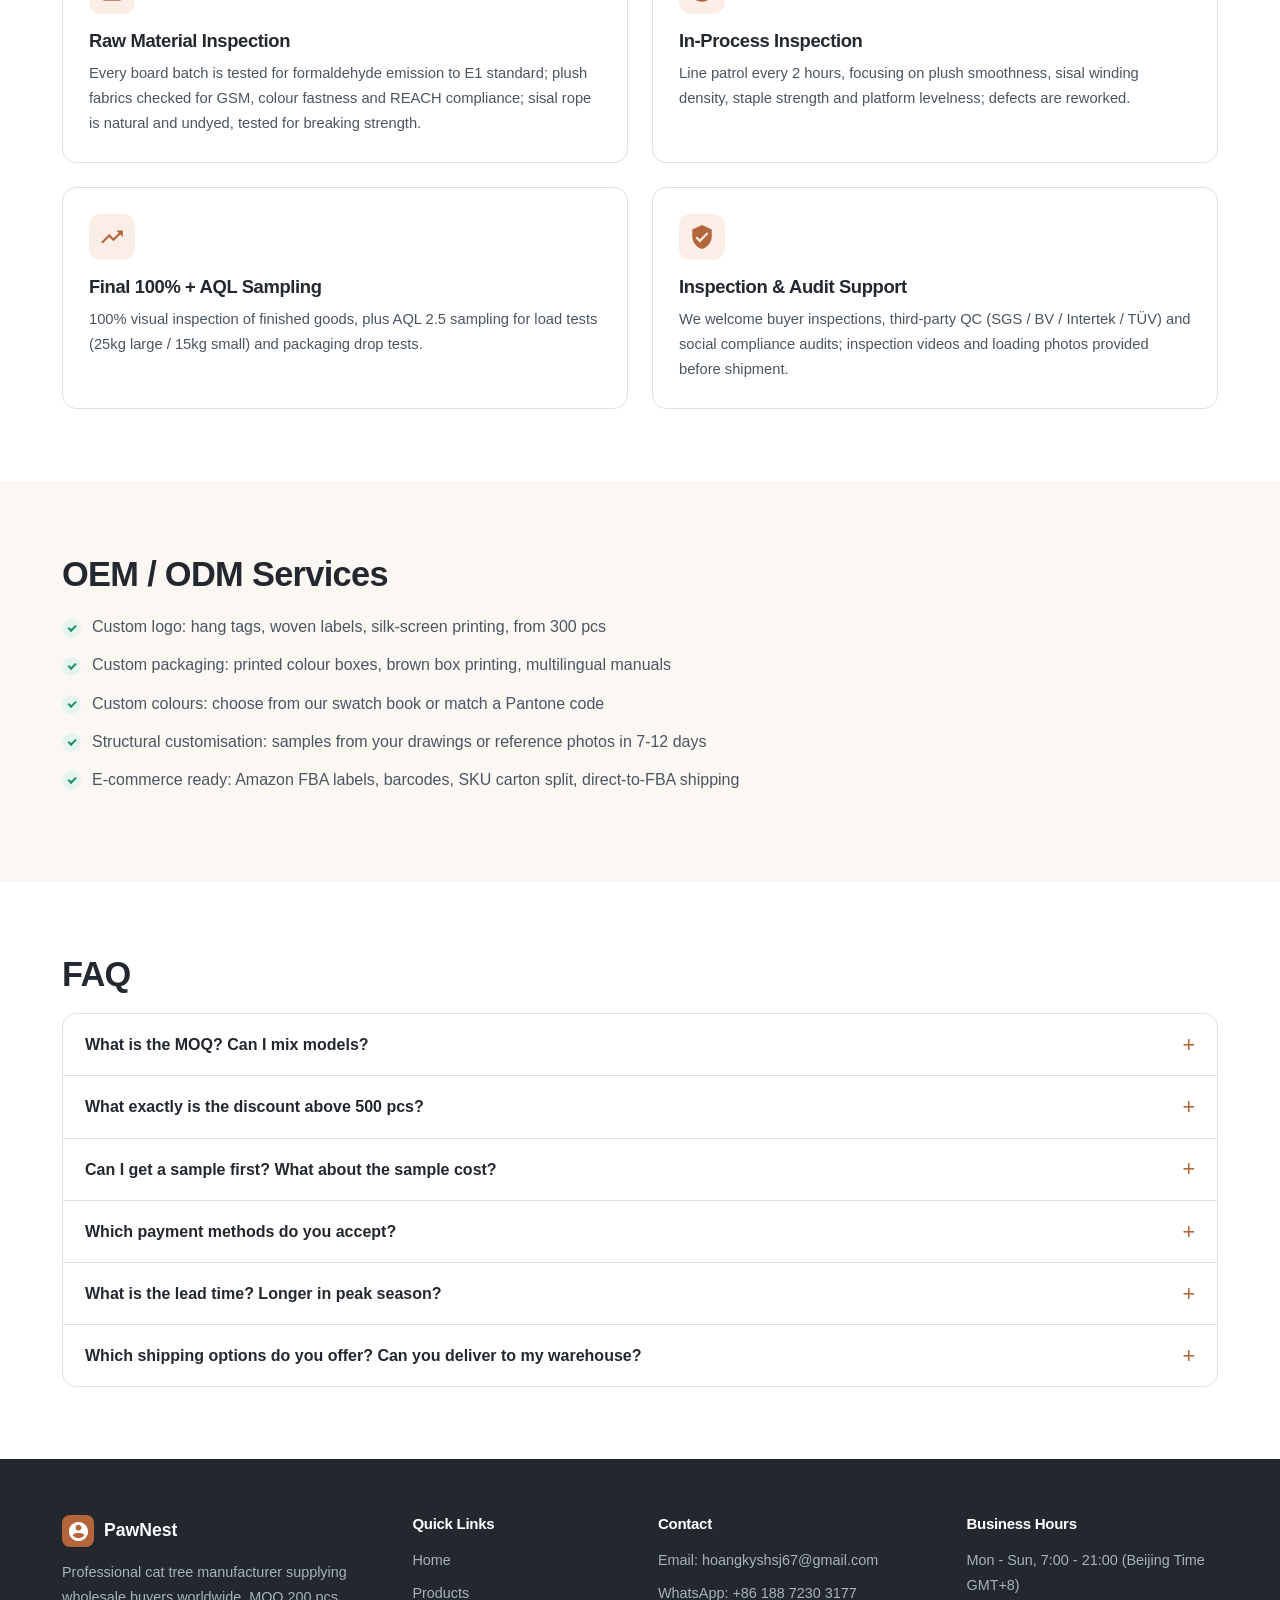
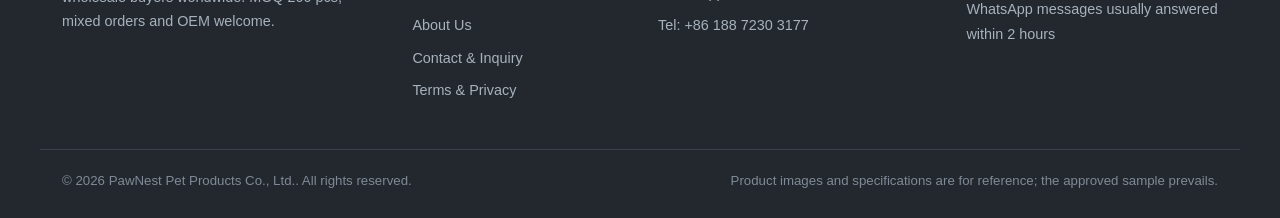
==== commit 17c8f546: "Update product-specific MOQ messaging" ====
--- a/about.html
+++ b/about.html
@@ -1,181 +1,182 @@
-<!DOCTYPE html>
-<html lang="en">
-<head>
-<meta charset="UTF-8">
-<meta name="viewport" content="width=device-width,initial-scale=1">
-<title data-title-key="about.title">About Us | Cat Tree Manufacturer | PawNest</title>
-<meta name="description" content="About PawNest — a Chinese cat tree factory with 6,000 m² workshop, 60K monthly capacity. Exporting to 40+ countries. OEM/ODM supported.">
-<link rel="icon" href="assets/images/site/favicon.svg" type="image/svg+xml">
-<link rel="stylesheet" href="assets/css/style.css">
-</head>
-<body data-page="about">
-
-<!-- ===== 顶栏 ===== -->
-<div class="topbar"><div class="wrap topbar__in">
-  <div class="topbar__facts">
-    <span><span class="dot"></span> <span class="cfg-moq">200</span> pcs MOQ</span>
-    <span><span class="dot"></span> <span data-i18n="common.mixBadge">Mixed Orders OK</span></span>
-  </div>
-  <a href="contact.html" class="btn btn--sm btn--primary" data-i18n="nav.cta">Get a Quote</a>
-</div></div>
-
-<!-- ===== 导航 ===== -->
-<header class="header"><div class="wrap header__in">
-  <a href="index.html" class="logo"><div class="logo__mark"><svg viewBox="0 0 24 24" fill="#fff"><path d="M12 2C6.5 2 2 6.5 2 12s4.5 10 10 10 10-4.5 10-10S17.5 2 12 2zm0 3c1.7 0 3 1.3 3 3s-1.3 3-3 3-3-1.3-3-3 1.3-3 3-3zm0 14c-2.5 0-4.8-1.2-6.2-3 .9-1.5 2.5-2.5 4.3-2.5h3.8c1.8 0 3.4 1 4.3 2.5C16.8 17.7 14.5 19 12 19z"/></svg></div>
-    <div><span class="cfg-brand">PawNest</span><span class="logo__sub">Wholesale</span></div></a>
-  <nav id="nav" class="nav">
-    <a href="index.html" data-nav="home" data-i18n="nav.home">Home</a>
-    <a href="products.html" data-nav="products" data-i18n="nav.products">Products</a>
-    <a href="about.html" data-nav="about" data-i18n="nav.about">About Us</a>
-    <a href="contact.html" data-nav="contact" data-i18n="nav.contact">Contact &amp; Inquiry</a>
-    <a href="terms.html" data-nav="terms" data-i18n="nav.terms">Terms &amp; Privacy</a>
-  </nav>
-  <div class="header__tools">
-    <div class="langsw"><button data-lang="zh">中文</button><button data-lang="en" class="is-on">EN</button></div>
-    <button id="burger" class="burger" aria-label="Menu"><span></span><span></span><span></span></button>
-  </div>
-</div></header>
-
-<!-- ===== 页头 ===== -->
-<section class="section--tight" style="background:var(--bg-2);border-bottom:1px solid var(--line)"><div class="wrap center">
-  <p class="eyebrow" data-i18n="about.h1">About Us</p>
-  <h1 style="font-size:clamp(1.6rem,3.5vw,2.4rem)" data-i18n="about.h1">About Us</h1>
-  <p class="lead" data-i18n="about.sub">A Chinese factory focused on cat trees and pet furniture...</p>
-</div></section>
-
-<!-- ===== 公司简介 ===== -->
-<div class="section"><div class="wrap">
-  <h2 data-i18n="about.storyH">Company Profile</h2>
-  <p style="font-size:1.02rem;color:var(--ink-2);max-width:800px" data-i18n="about.storyP1">Founded in 2013 in Jinhua, Zhejiang, we operate a 6,000 m² facility with 8 assembly lines and 130 skilled workers.</p>
-  <p style="font-size:1.02rem;color:var(--ink-2);max-width:800px" data-i18n="about.storyP2">Current monthly capacity is around 60,000 pcs, exported to over 40 countries including the USA, Canada, Germany, the UK, France, the Netherlands, Australia, Saudi Arabia, the UAE, Japan, South Korea and Malaysia.</p>
-  <p style="font-size:1.02rem;color:var(--ink-2);max-width:800px" data-i18n="about.storyP3">We understand what wholesale buyers actually care about: landed cost, container efficiency, return rate and restocking speed.</p>
-</div></div>
-
-<!-- ===== 工厂参数 ===== -->
-<div class="section section--alt"><div class="wrap">
-  <h2 data-i18n="about.factH">Factory at a Glance</h2>
-  <div class="facts">
-    <div class="fact"><span data-i18n="about.fact1">Established</span><b>2013</b></div>
-    <div class="fact"><span data-i18n="about.fact2">Factory Area</span><b>6,000 m²</b></div>
-    <div class="fact"><span data-i18n="about.fact3">Employees</span><b>130+</b></div>
-    <div class="fact"><span data-i18n="about.fact4">Monthly Capacity</span><b>~60,000 pcs</b></div>
-    <div class="fact"><span data-i18n="about.fact5">Assembly Lines</span><b>8</b></div>
-    <div class="fact"><span data-i18n="about.fact6">Lead Time</span><b class="cfg-leadtime">15 - 25 days</b></div>
-    <div class="fact"><span data-i18n="about.fact7">MOQ</span><b class="cfg-moq">200 pcs</b></div>
-    <div class="fact"><span data-i18n="about.fact8">Main Markets</span><b data-i18n="about.fact8v">North America, Europe, Middle East, SE Asia, Oceania</b></div>
-  </div>
-</div></div>
-
-<!-- ===== 品质控制 ===== -->
-<div class="section"><div class="wrap">
-  <h2 data-i18n="about.qcH">Quality Control</h2>
-  <div class="grid grid--2">
-    <article class="fcard">
-      <div class="fcard__icon"><svg width="26" height="26" fill="currentColor" viewBox="0 0 24 24"><path d="M19 3H5c-1.11 0-2 .9-2 2v14c0 1.1.89 2 2 2h14c1.1 0 2-.9 2-2V5c0-1.1-.9-2-2-2zm-7 14l-5-5 1.41-1.41L12 14.17l7.59-7.59L21 8l-9 9z"/></svg></div>
-      <h3 data-i18n="about.qc1H">Raw Material Inspection</h3>
-      <p data-i18n="about.qc1P">Every board batch is tested for formaldehyde emission to E1 standard; plush fabrics checked for GSM, colour fastness and REACH compliance.</p>
-    </article>
-    <article class="fcard">
-      <div class="fcard__icon"><svg width="26" height="26" fill="currentColor" viewBox="0 0 24 24"><path d="M12 2C6.48 2 2 6.48 2 12s4.48 10 10 10 10-4.48 10-10S17.52 2 12 2zm-2 15l-5-5 1.41-1.41L10 14.17l7.59-7.59L19 8l-9 9z"/></svg></div>
-      <h3 data-i18n="about.qc2H">In-Process Inspection</h3>
-      <p data-i18n="about.qc2P">Line patrol every 2 hours, focusing on plush smoothness, sisal winding density, staple strength and platform levelness.</p>
-    </article>
-    <article class="fcard">
-      <div class="fcard__icon"><svg width="26" height="26" fill="currentColor" viewBox="0 0 24 24"><path d="M16 6l2.29 2.29-4.88 4.88-4-4L2 16.59 3.41 18l6-6 4 4 6.3-6.29L22 12V6z"/></svg></div>
-      <h3 data-i18n="about.qc3H">Final 100% + AQL Sampling</h3>
-      <p data-i18n="about.qc3P">100% visual inspection of finished goods, plus AQL 2.5 sampling for load tests (25kg large / 15kg small).</p>
-    </article>
-    <article class="fcard">
-      <div class="fcard__icon"><svg width="26" height="26" fill="currentColor" viewBox="0 0 24 24"><path d="M12 1L3 5v6c0 5.55 3.84 10.74 9 12 5.16-1.26 9-6.45 9-12V5l-9-4zm-2 16l-4-4 1.41-1.41L10 14.17l6.59-6.59L18 9l-8 8z"/></svg></div>
-      <h3 data-i18n="about.qc4H">Inspection &amp; Audit Support</h3>
-      <p data-i18n="about.qc4P">We welcome buyer inspections, third-party QC (SGS / BV / Intertek / TÜV) and social compliance audits.</p>
-    </article>
-  </div>
-</div></div>
-
-<!-- ===== OEM/ODM ===== -->
-<div class="section section--alt"><div class="wrap">
-  <h2 data-i18n="about.oemH">OEM / ODM Services</h2>
-  <ul class="checklist">
-    <li data-i18n="about.oem1">Custom logo: hang tags, woven labels, silk-screen printing, from 300 pcs</li>
-    <li data-i18n="about.oem2">Custom packaging: printed colour boxes, brown box printing, multilingual manuals</li>
-    <li data-i18n="about.oem3">Custom colours: choose from our swatch book or match a Pantone code</li>
-    <li data-i18n="about.oem4">Structural customisation: samples from your drawings or reference photos in 7-12 days</li>
-    <li data-i18n="about.oem5">E-commerce ready: Amazon FBA labels, barcodes, SKU carton split, direct-to-FBA shipping</li>
-  </ul>
-</div></div>
-
-<!-- ===== FAQ ===== -->
-<div class="section"><div class="wrap">
-  <h2 data-i18n="about.faqH">FAQ</h2>
-  <div class="faq">
-    <details><summary data-i18n="about.faq1Q">What is the MOQ? Can I mix models?</summary>
-      <div class="faq__a" data-i18n="about.faq1A">MOQ is 200 pcs and you may freely mix different item codes, with a minimum of 50 pcs per model.</div>
-    </details>
-    <details><summary data-i18n="about.faq2Q">What exactly is the discount above 500 pcs?</summary>
-      <div class="faq__a" data-i18n="about.faq2A">500-999 pcs: 10% off. 1000+ pcs: 15% off. For larger volumes (3,000+ pcs) we negotiate a dedicated price.</div>
-    </details>
-    <details><summary data-i18n="about.faq3Q">Can I get a sample first? What about the sample cost?</summary>
-      <div class="faq__a" data-i18n="about.faq3A">Yes. Sample fee is 2× the factory price with freight collect; the sample fee is fully refunded against your bulk order.</div>
-    </details>
-    <details><summary data-i18n="about.faq4Q">Which payment methods do you accept?</summary>
-      <div class="faq__a" data-i18n="about.faq4A">T/T (30% deposit + 70% against B/L copy), PayPal (best for samples and small orders) and Western Union.</div>
-    </details>
-    <details><summary data-i18n="about.faq5Q">What is the lead time? Longer in peak season?</summary>
-      <div class="faq__a" data-i18n="about.faq5A">Normally 15-25 days. July-October is peak export season and may extend to 30-35 days.</div>
-    </details>
-    <details><summary data-i18n="about.faq6Q">Which shipping options do you offer? Can you deliver to my warehouse?</summary>
-      <div class="faq__a" data-i18n="about.faq6A">FCL sea freight is most economical (recommended above 1,000 pcs); LCL for smaller volumes; air freight or express for urgent orders. We work on FOB / CIF / DDP terms.</div>
-    </details>
-  </div>
-</div></div>
-
-<!-- ===== 页脚 ===== -->
-<footer class="footer"><div class="wrap footer__grid">
-  <div>
-    <div class="footer__logo"><div class="logo__mark" style="width:32px;height:32px;border-radius:8px"><svg width="20" height="20" viewBox="0 0 24 24" fill="#fff"><path d="M12 2C6.5 2 2 6.5 2 12s4.5 10 10 10 10-4.5 10-10S17.5 2 12 2zm0 3c1.7 0 3 1.3 3 3s-1.3 3-3 3-3-1.3-3-3 1.3-3 3-3zm0 14c-2.5 0-4.8-1.2-6.2-3 .9-1.5 2.5-2.5 4.3-2.5h3.8c1.8 0 3.4 1 4.3 2.5C16.8 17.7 14.5 19 12 19z"/></svg></div>PawNest</div>
-    <p data-i18n="footer.aboutP">Professional cat tree manufacturer supplying wholesale buyers worldwide.</p>
-  </div>
-  <div>
-    <h4 data-i18n="footer.linksH">Quick Links</h4>
-    <ul>
-      <li><a href="index.html" data-i18n="nav.home">Home</a></li>
-      <li><a href="products.html" data-i18n="nav.products">Products</a></li>
-      <li><a href="about.html" data-i18n="nav.about">About Us</a></li>
-      <li><a href="contact.html" data-i18n="nav.contact">Contact &amp; Inquiry</a></li>
-      <li><a href="terms.html" data-i18n="nav.terms">Terms &amp; Privacy</a></li>
-    </ul>
-  </div>
-  <div>
-    <h4 data-i18n="footer.contactH">Contact</h4>
-    <ul>
-      <li>Email: <a class="js-mail cfg-email" href="#">sales@pawnest-example.com</a></li>
-      <li>WhatsApp: <a class="js-wa cfg-whatsapp" href="#" data-wa-text="">—</a></li>
-      <li>Tel: <a class="js-tel cfg-phone" href="#">—</a></li>
-    </ul>
-  </div>
-  <div>
-    <h4 data-i18n="footer.hoursH">Business Hours</h4>
-    <p data-i18n="footer.hoursP">Mon - Sat, 9:00 - 18:00 (Beijing Time GMT+8)</p>
-  </div>
-</div><div class="wrap footer__bottom">
-  <span>&copy; <span class="cfg-year">2025</span> <span class="cfg-company">PawNest Pet Products Co., Ltd.</span>. <span data-i18n="footer.rights">All rights reserved.</span></span>
-  <span data-i18n="footer.disclaim">Product images and specifications are for reference.</span>
-</div></footer>
-
-<div class="floats">
-  <a class="fab fab--wa js-wa" href="#" data-wa-text="" target="_blank" rel="noopener" aria-label="WhatsApp">
-    <svg width="26" height="26" fill="currentColor" viewBox="0 0 24 24"><path d="M17.47 14.4c-.3-.2-1.8-.9-2.1-1-.3-.1-.5-.2-.7.1-.2.3-.7 1-.9 1.2-.2.2-.3.2-.6.1-.3-.2-1.2-.5-2.3-1.5-.9-.8-1.4-1.7-1.6-2-.2-.3 0-.5.1-.6l.5-.6c.1-.2.2-.3.3-.5.1-.2 0-.4 0-.5-.2-.7-.9-1.7-.9-2.3-.2-.6-.5-.5-.7-.5h-.6c-.2 0-.5.1-.8.4-.3.3-1 1-1 2.4s1 2.8 1.2 3c.1.2 1.9 3 4.7 4.2 2.3 1 2.8.8 3.3.7.5 0 1.6-.6 1.8-1.3.2-.6.2-1.2.2-1.3-.1-.1-.3-.2-.6-.4zM12 2C6.48 2 2 6.48 2 12c0 1.84.5 3.56 1.37 5.03L2 22l5.28-1.32c1.39.88 3.03 1.38 4.72 1.38 5.52 0 10-4.48 10-10S17.52 2 12 2zm0 18.2c-1.56 0-3.03-.4-4.31-1.09l-.31-.19-3.22.81.82-3.13-.2-.33A8.196 8.196 0 013.8 12c0-4.53 3.68-8.2 8.2-8.2s8.2 3.68 8.2 8.2-3.68 8.2-8.2 8.2z"/></svg>
-    <span class="fab__tip" data-i18n="common.whatsapp">Chat on WhatsApp</span>
-  </a>
-  <button id="toTop" class="fab fab--top" aria-label="Back to top">
-    <svg width="22" height="22" fill="currentColor" viewBox="0 0 24 24"><path d="M7.41 15.41L12 10.83l4.59 4.58L18 14l-6-6-6 6z"/></svg>
-  </button>
-</div>
-
-<script src="assets/js/config.js"></script>
-<script src="assets/js/products.js"></script>
-<script src="assets/js/i18n.js"></script>
-<script src="assets/js/main.js"></script>
-</body>
-</html>
+<!DOCTYPE html>
+<html lang="en">
+<head>
+<meta charset="UTF-8">
+<meta name="viewport" content="width=device-width,initial-scale=1">
+<title data-title-key="about.title">About Us | Cat Tree Manufacturer | PawNest</title>
+<meta name="description" content="About PawNest — a Chinese cat tree factory with 6,000 m² workshop, 60K monthly capacity. Exporting to 40+ countries. OEM/ODM supported.">
+<link rel="icon" href="assets/images/site/favicon.svg" type="image/svg+xml">
+<link rel="stylesheet" href="assets/css/style.css">
+</head>
+<body data-page="about">
+
+<!-- ===== 顶栏 ===== -->
+<div class="topbar"><div class="wrap topbar__in">
+  <div class="topbar__facts">
+    <span><span class="dot"></span> <span data-i18n="common.moqBadge">MOQ varies by product — contact us for details</span></span>
+    <span><span class="dot"></span> <span data-i18n="common.mixBadge">Mixed Orders OK</span></span>
+  </div>
+  <a href="contact.html" class="btn btn--sm btn--primary" data-i18n="nav.cta">Get a Quote</a>
+</div></div>
+
+<!-- ===== 导航 ===== -->
+<header class="header"><div class="wrap header__in">
+  <a href="index.html" class="logo"><div class="logo__mark"><svg viewBox="0 0 24 24" fill="#fff"><path d="M12 2C6.5 2 2 6.5 2 12s4.5 10 10 10 10-4.5 10-10S17.5 2 12 2zm0 3c1.7 0 3 1.3 3 3s-1.3 3-3 3-3-1.3-3-3 1.3-3 3-3zm0 14c-2.5 0-4.8-1.2-6.2-3 .9-1.5 2.5-2.5 4.3-2.5h3.8c1.8 0 3.4 1 4.3 2.5C16.8 17.7 14.5 19 12 19z"/></svg></div>
+    <div><span class="cfg-brand">PawNest</span><span class="logo__sub">Wholesale</span></div></a>
+  <nav id="nav" class="nav">
+    <a href="index.html" data-nav="home" data-i18n="nav.home">Home</a>
+    <a href="products.html" data-nav="products" data-i18n="nav.products">Products</a>
+    <a href="about.html" data-nav="about" data-i18n="nav.about">About Us</a>
+    <a href="contact.html" data-nav="contact" data-i18n="nav.contact">Contact &amp; Inquiry</a>
+    <a href="terms.html" data-nav="terms" data-i18n="nav.terms">Terms &amp; Privacy</a>
+  </nav>
+  <div class="header__tools">
+    <div class="langsw"><button data-lang="zh">中文</button><button data-lang="en" class="is-on">EN</button></div>
+    <button id="burger" class="burger" aria-label="Menu"><span></span><span></span><span></span></button>
+  </div>
+</div></header>
+
+<!-- ===== 页头 ===== -->
+<section class="section--tight" style="background:var(--bg-2);border-bottom:1px solid var(--line)"><div class="wrap center">
+  <p class="eyebrow" data-i18n="about.h1">About Us</p>
+  <h1 style="font-size:clamp(1.6rem,3.5vw,2.4rem)" data-i18n="about.h1">About Us</h1>
+  <p class="lead" data-i18n="about.sub">A Chinese factory focused on cat trees and pet furniture...</p>
+</div></section>
+
+<!-- ===== 公司简介 ===== -->
+<div class="section"><div class="wrap">
+  <h2 data-i18n="about.storyH">Company Profile</h2>
+  <p style="font-size:1.02rem;color:var(--ink-2);max-width:800px" data-i18n="about.storyP1">Founded in 2013 in Jinhua, Zhejiang, we operate a 6,000 m² facility with 8 assembly lines and 130 skilled workers.</p>
+  <p style="font-size:1.02rem;color:var(--ink-2);max-width:800px" data-i18n="about.storyP2">Current monthly capacity is around 60,000 pcs, exported to over 40 countries including the USA, Canada, Germany, the UK, France, the Netherlands, Australia, Saudi Arabia, the UAE, Japan, South Korea and Malaysia.</p>
+  <p style="font-size:1.02rem;color:var(--ink-2);max-width:800px" data-i18n="about.storyP3">We understand what wholesale buyers actually care about: landed cost, container efficiency, return rate and restocking speed.</p>
+</div></div>
+
+<!-- ===== 工厂参数 ===== -->
+<div class="section section--alt"><div class="wrap">
+  <h2 data-i18n="about.factH">Factory at a Glance</h2>
+  <div class="facts">
+    <div class="fact"><span data-i18n="about.fact1">Established</span><b>2013</b></div>
+    <div class="fact"><span data-i18n="about.fact2">Factory Area</span><b>6,000 m²</b></div>
+    <div class="fact"><span data-i18n="about.fact3">Employees</span><b>130+</b></div>
+    <div class="fact"><span data-i18n="about.fact4">Monthly Capacity</span><b>~60,000 pcs</b></div>
+    <div class="fact"><span data-i18n="about.fact5">Assembly Lines</span><b>8</b></div>
+    <div class="fact"><span data-i18n="about.fact6">Lead Time</span><b class="cfg-leadtime">15 - 25 days</b></div>
+    <div class="fact"><span data-i18n="about.fact7">MOQ</span><b data-i18n="about.fact7Value">Varies by product</b></div>
+    <div class="fact"><span data-i18n="about.fact8">Main Markets</span><b data-i18n="about.fact8v">North America, Europe, Middle East, SE Asia, Oceania</b></div>
+  </div>
+</div></div>
+
+<!-- ===== 品质控制 ===== -->
+<div class="section"><div class="wrap">
+  <h2 data-i18n="about.qcH">Quality Control</h2>
+  <div class="grid grid--2">
+    <article class="fcard">
+      <div class="fcard__icon"><svg width="26" height="26" fill="currentColor" viewBox="0 0 24 24"><path d="M19 3H5c-1.11 0-2 .9-2 2v14c0 1.1.89 2 2 2h14c1.1 0 2-.9 2-2V5c0-1.1-.9-2-2-2zm-7 14l-5-5 1.41-1.41L12 14.17l7.59-7.59L21 8l-9 9z"/></svg></div>
+      <h3 data-i18n="about.qc1H">Raw Material Inspection</h3>
+      <p data-i18n="about.qc1P">Every board batch is tested for formaldehyde emission to E1 standard; plush fabrics checked for GSM, colour fastness and REACH compliance.</p>
+    </article>
+    <article class="fcard">
+      <div class="fcard__icon"><svg width="26" height="26" fill="currentColor" viewBox="0 0 24 24"><path d="M12 2C6.48 2 2 6.48 2 12s4.48 10 10 10 10-4.48 10-10S17.52 2 12 2zm-2 15l-5-5 1.41-1.41L10 14.17l7.59-7.59L19 8l-9 9z"/></svg></div>
+      <h3 data-i18n="about.qc2H">In-Process Inspection</h3>
+      <p data-i18n="about.qc2P">Line patrol every 2 hours, focusing on plush smoothness, sisal winding density, staple strength and platform levelness.</p>
+    </article>
+    <article class="fcard">
+      <div class="fcard__icon"><svg width="26" height="26" fill="currentColor" viewBox="0 0 24 24"><path d="M16 6l2.29 2.29-4.88 4.88-4-4L2 16.59 3.41 18l6-6 4 4 6.3-6.29L22 12V6z"/></svg></div>
+      <h3 data-i18n="about.qc3H">Final 100% + AQL Sampling</h3>
+      <p data-i18n="about.qc3P">100% visual inspection of finished goods, plus AQL 2.5 sampling for load tests (25kg large / 15kg small).</p>
+    </article>
+    <article class="fcard">
+      <div class="fcard__icon"><svg width="26" height="26" fill="currentColor" viewBox="0 0 24 24"><path d="M12 1L3 5v6c0 5.55 3.84 10.74 9 12 5.16-1.26 9-6.45 9-12V5l-9-4zm-2 16l-4-4 1.41-1.41L10 14.17l6.59-6.59L18 9l-8 8z"/></svg></div>
+      <h3 data-i18n="about.qc4H">Inspection &amp; Audit Support</h3>
+      <p data-i18n="about.qc4P">We welcome buyer inspections, third-party QC (SGS / BV / Intertek / TÜV) and social compliance audits.</p>
+    </article>
+  </div>
+</div></div>
+
+<!-- ===== OEM/ODM ===== -->
+<div class="section section--alt"><div class="wrap">
+  <h2 data-i18n="about.oemH">OEM / ODM Services</h2>
+  <ul class="checklist">
+    <li data-i18n="about.oem1">Custom logo: hang tags, woven labels, silk-screen printing, from 300 pcs</li>
+    <li data-i18n="about.oem2">Custom packaging: printed colour boxes, brown box printing, multilingual manuals</li>
+    <li data-i18n="about.oem3">Custom colours: choose from our swatch book or match a Pantone code</li>
+    <li data-i18n="about.oem4">Structural customisation: samples from your drawings or reference photos in 7-12 days</li>
+    <li data-i18n="about.oem5">E-commerce ready: Amazon FBA labels, barcodes, SKU carton split, direct-to-FBA shipping</li>
+  </ul>
+</div></div>
+
+<!-- ===== FAQ ===== -->
+<div class="section"><div class="wrap">
+  <h2 data-i18n="about.faqH">FAQ</h2>
+  <div class="faq">
+    <details><summary data-i18n="about.faq1Q">What is the MOQ? Can I mix models?</summary>
+      <div class="faq__a" data-i18n="about.faq1A">MOQ varies by product. Contact us for the minimum order quantity for specific items.</div>
+    </details>
+    <details><summary data-i18n="about.faq2Q">What exactly is the discount above 500 pcs?</summary>
+      <div class="faq__a" data-i18n="about.faq2A">500-999 pcs: 10% off. 1000+ pcs: 15% off. For larger volumes (3,000+ pcs) we negotiate a dedicated price.</div>
+    </details>
+    <details><summary data-i18n="about.faq3Q">Can I get a sample first? What about the sample cost?</summary>
+      <div class="faq__a" data-i18n="about.faq3A">Yes. Sample fee is 2× the factory price with freight collect; the sample fee is fully refunded against your bulk order.</div>
+    </details>
+    <details><summary data-i18n="about.faq4Q">Which payment methods do you accept?</summary>
+      <div class="faq__a" data-i18n="about.faq4A">T/T (30% deposit + 70% against B/L copy), PayPal (best for samples and small orders) and Western Union.</div>
+    </details>
+    <details><summary data-i18n="about.faq5Q">What is the lead time? Longer in peak season?</summary>
+      <div class="faq__a" data-i18n="about.faq5A">Normally 15-25 days. July-October is peak export season and may extend to 30-35 days.</div>
+    </details>
+    <details><summary data-i18n="about.faq6Q">Which shipping options do you offer? Can you deliver to my warehouse?</summary>
+      <div class="faq__a" data-i18n="about.faq6A">FCL sea freight is most economical (recommended above 1,000 pcs); LCL for smaller volumes; air freight or express for urgent orders. We work on FOB / CIF / DDP terms.</div>
+    </details>
+  </div>
+</div></div>
+
+<!-- ===== 页脚 ===== -->
+<footer class="footer"><div class="wrap footer__grid">
+  <div>
+    <div class="footer__logo"><div class="logo__mark" style="width:32px;height:32px;border-radius:8px"><svg width="20" height="20" viewBox="0 0 24 24" fill="#fff"><path d="M12 2C6.5 2 2 6.5 2 12s4.5 10 10 10 10-4.5 10-10S17.5 2 12 2zm0 3c1.7 0 3 1.3 3 3s-1.3 3-3 3-3-1.3-3-3 1.3-3 3-3zm0 14c-2.5 0-4.8-1.2-6.2-3 .9-1.5 2.5-2.5 4.3-2.5h3.8c1.8 0 3.4 1 4.3 2.5C16.8 17.7 14.5 19 12 19z"/></svg></div>PawNest</div>
+    <p data-i18n="footer.aboutP">Professional cat tree manufacturer supplying wholesale buyers worldwide.</p>
+  </div>
+  <div>
+    <h4 data-i18n="footer.linksH">Quick Links</h4>
+    <ul>
+      <li><a href="index.html" data-i18n="nav.home">Home</a></li>
+      <li><a href="products.html" data-i18n="nav.products">Products</a></li>
+      <li><a href="about.html" data-i18n="nav.about">About Us</a></li>
+      <li><a href="contact.html" data-i18n="nav.contact">Contact &amp; Inquiry</a></li>
+      <li><a href="terms.html" data-i18n="nav.terms">Terms &amp; Privacy</a></li>
+    </ul>
+  </div>
+  <div>
+    <h4 data-i18n="footer.contactH">Contact</h4>
+    <ul>
+      <li>Email: <a class="js-mail cfg-email" href="#">sales@pawnest-example.com</a></li>
+      <li>WhatsApp: <a class="js-wa cfg-whatsapp" href="#" data-wa-text="">—</a></li>
+      <li>Tel: <a class="js-tel cfg-phone" href="#">—</a></li>
+    </ul>
+  </div>
+  <div>
+    <h4 data-i18n="footer.hoursH">Business Hours</h4>
+    <p data-i18n="footer.hoursP">Mon - Sat, 9:00 - 18:00 (Beijing Time GMT+8)</p>
+  </div>
+</div><div class="wrap footer__bottom">
+  <span>&copy; <span class="cfg-year">2025</span> <span class="cfg-company">PawNest Pet Products Co., Ltd.</span>. <span data-i18n="footer.rights">All rights reserved.</span></span>
+  <span data-i18n="footer.disclaim">Product images and specifications are for reference.</span>
+</div></footer>
+
+<div class="floats">
+  <a class="fab fab--wa js-wa" href="#" data-wa-text="" target="_blank" rel="noopener" aria-label="WhatsApp">
+    <svg width="26" height="26" fill="currentColor" viewBox="0 0 24 24"><path d="M17.47 14.4c-.3-.2-1.8-.9-2.1-1-.3-.1-.5-.2-.7.1-.2.3-.7 1-.9 1.2-.2.2-.3.2-.6.1-.3-.2-1.2-.5-2.3-1.5-.9-.8-1.4-1.7-1.6-2-.2-.3 0-.5.1-.6l.5-.6c.1-.2.2-.3.3-.5.1-.2 0-.4 0-.5-.2-.7-.9-1.7-.9-2.3-.2-.6-.5-.5-.7-.5h-.6c-.2 0-.5.1-.8.4-.3.3-1 1-1 2.4s1 2.8 1.2 3c.1.2 1.9 3 4.7 4.2 2.3 1 2.8.8 3.3.7.5 0 1.6-.6 1.8-1.3.2-.6.2-1.2.2-1.3-.1-.1-.3-.2-.6-.4zM12 2C6.48 2 2 6.48 2 12c0 1.84.5 3.56 1.37 5.03L2 22l5.28-1.32c1.39.88 3.03 1.38 4.72 1.38 5.52 0 10-4.48 10-10S17.52 2 12 2zm0 18.2c-1.56 0-3.03-.4-4.31-1.09l-.31-.19-3.22.81.82-3.13-.2-.33A8.196 8.196 0 013.8 12c0-4.53 3.68-8.2 8.2-8.2s8.2 3.68 8.2 8.2-3.68 8.2-8.2 8.2z"/></svg>
+    <span class="fab__tip" data-i18n="common.whatsapp">Chat on WhatsApp</span>
+  </a>
+  <button id="toTop" class="fab fab--top" aria-label="Back to top">
+    <svg width="22" height="22" fill="currentColor" viewBox="0 0 24 24"><path d="M7.41 15.41L12 10.83l4.59 4.58L18 14l-6-6-6 6z"/></svg>
+  </button>
+</div>
+
+<script src="assets/js/config.js"></script>
+<script src="assets/js/products.js"></script>
+<script src="assets/js/i18n.js"></script>
+<script src="assets/js/main.js"></script>
+</body>
+</html>
+
--- a/assets/css/style.css
+++ b/assets/css/style.css
@@ -447,3 +447,9 @@
 @media print{
   .header,.topbar,.floats,.inqbar,.footer,.burger{ display:none !important; }
 }
+
+.catalog-tools{display:flex;gap:14px;align-items:center;justify-content:space-between;margin:-10px 0 26px}
+.catalog-tools input{width:min(480px,100%);padding:12px 16px;border:1.5px solid var(--line);border-radius:100px;font:inherit;background:#fff;color:var(--ink)}
+.catalog-tools input:focus{outline:0;border-color:var(--brand);box-shadow:0 0 0 3px rgba(180,101,58,.12)}
+#productCount{font-size:.86rem;color:var(--ink-3);font-weight:650;white-space:nowrap}
+@media(max-width:640px){.catalog-tools{align-items:stretch;flex-direction:column}.catalog-tools input{width:100%}}
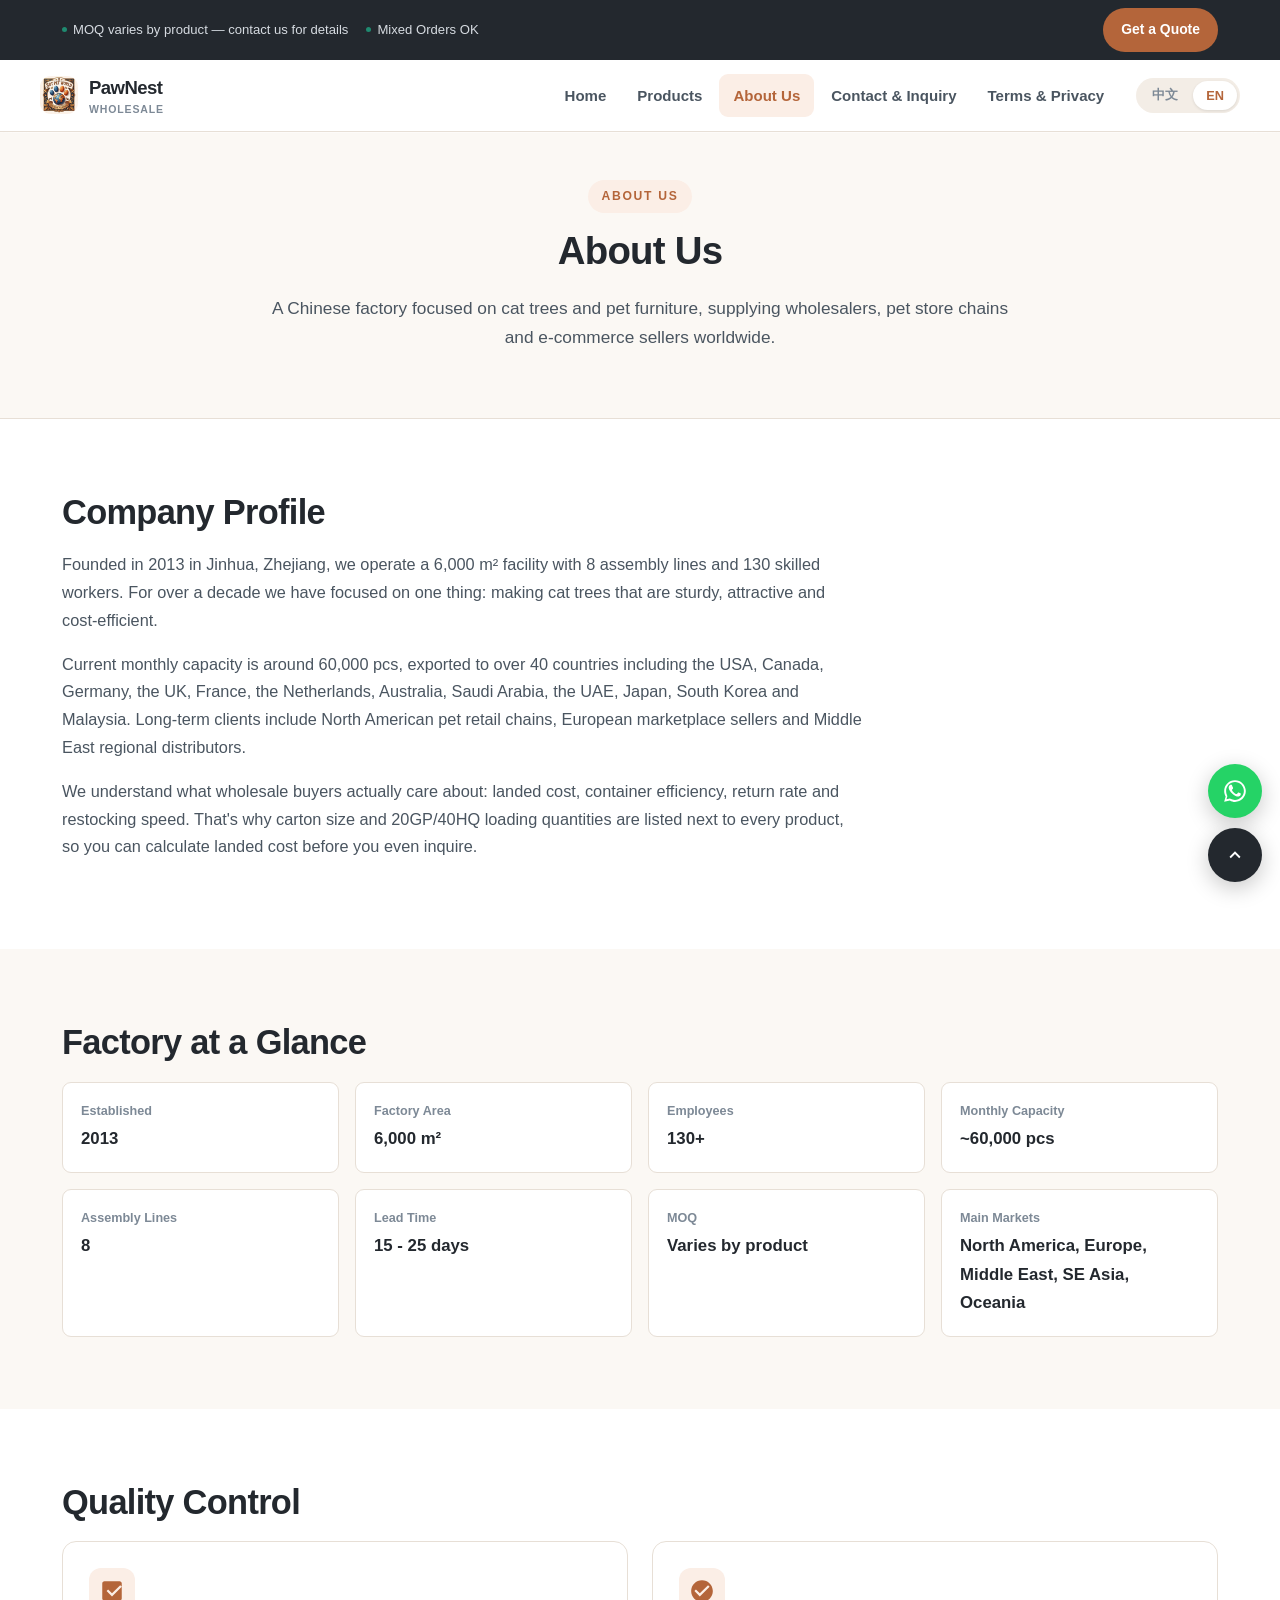
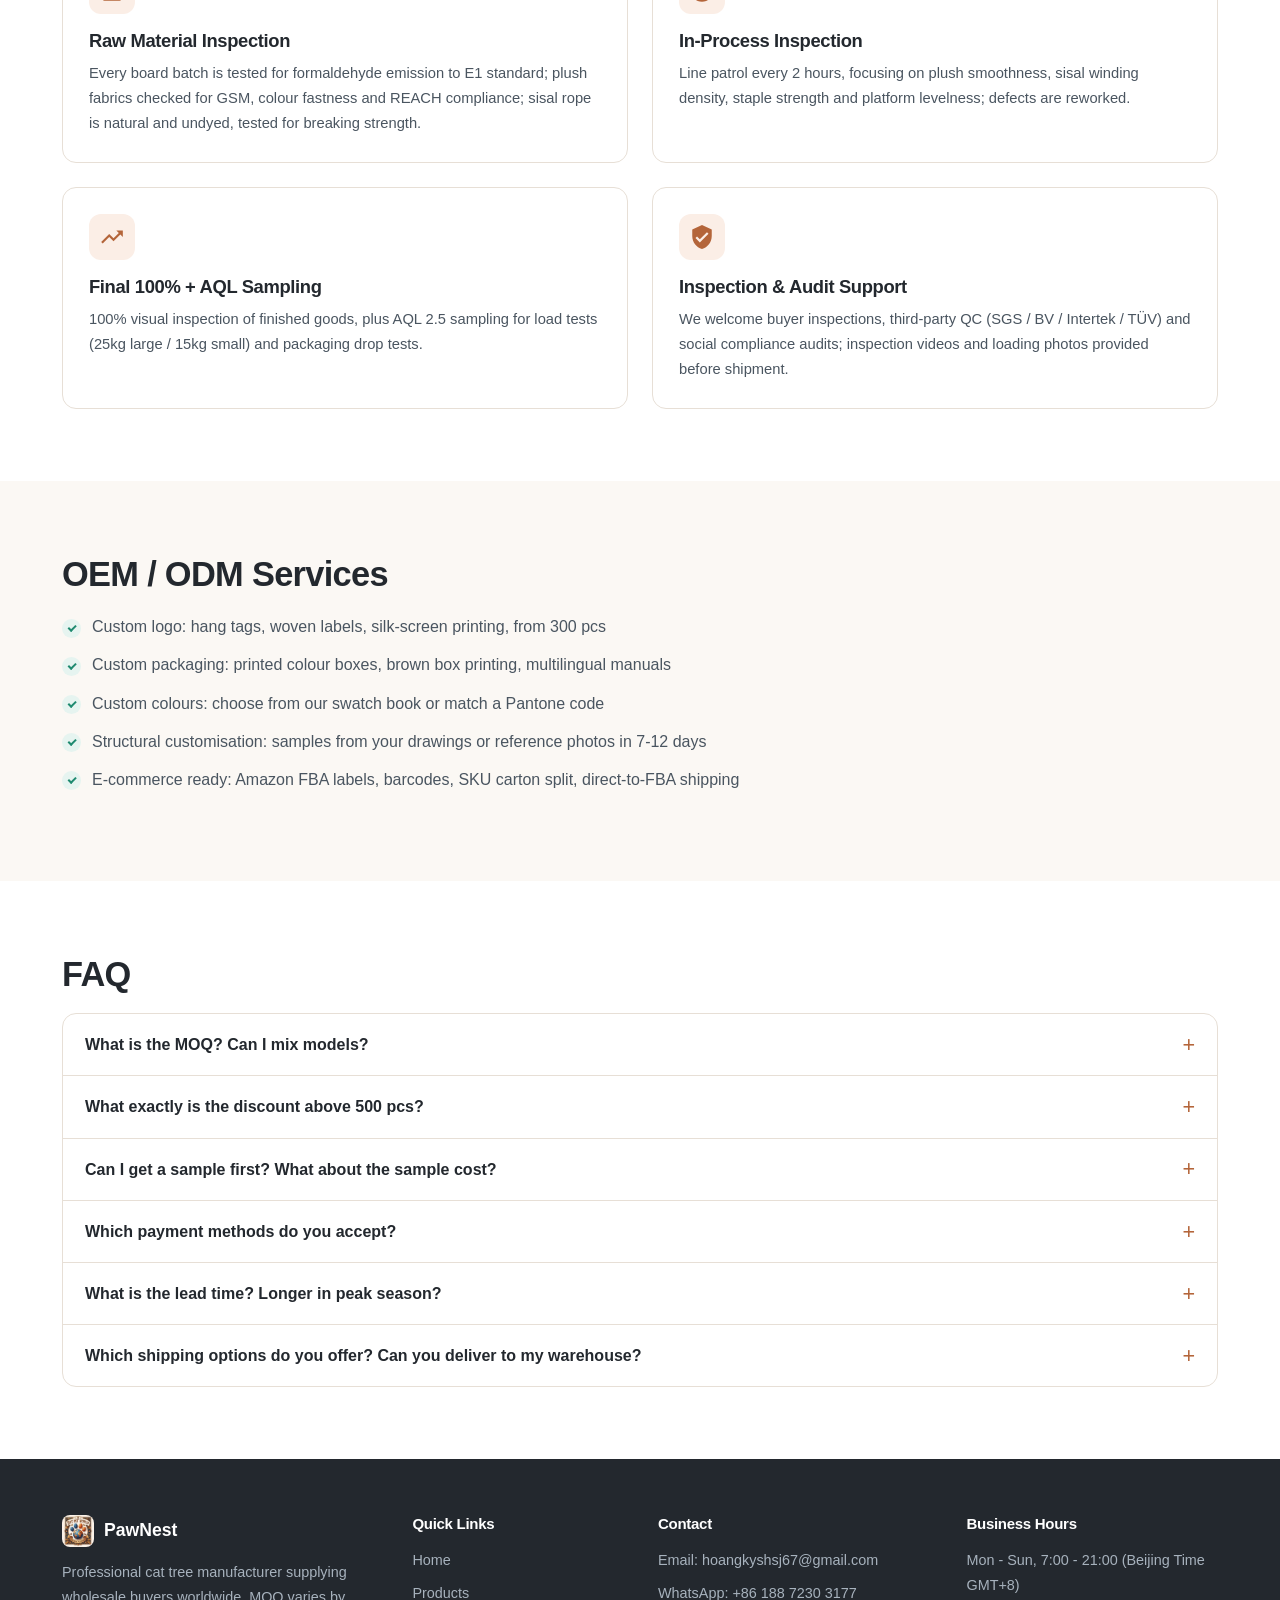
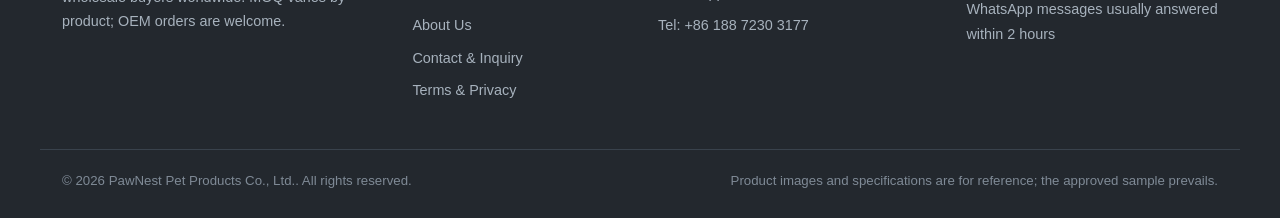
==== commit 24971c91: "Use new brand avatar across website" ====
--- a/about.html
+++ b/about.html
@@ -5,8 +5,8 @@
 <meta name="viewport" content="width=device-width,initial-scale=1">
 <title data-title-key="about.title">About Us | Cat Tree Manufacturer | PawNest</title>
 <meta name="description" content="About PawNest — a Chinese cat tree factory with 6,000 m² workshop, 60K monthly capacity. Exporting to 40+ countries. OEM/ODM supported.">
-<link rel="icon" href="assets/images/site/favicon.svg" type="image/svg+xml">
-<link rel="stylesheet" href="assets/css/style.css">
+<link rel="icon" href="assets/images/site/brand-avatar.png?v=20260825avatar" type="image/png">
+<link rel="stylesheet" href="assets/css/style.css?v=20260825avatar">
 </head>
 <body data-page="about">
 
@@ -21,7 +21,7 @@
 
 <!-- ===== 导航 ===== -->
 <header class="header"><div class="wrap header__in">
-  <a href="index.html" class="logo"><div class="logo__mark"><svg viewBox="0 0 24 24" fill="#fff"><path d="M12 2C6.5 2 2 6.5 2 12s4.5 10 10 10 10-4.5 10-10S17.5 2 12 2zm0 3c1.7 0 3 1.3 3 3s-1.3 3-3 3-3-1.3-3-3 1.3-3 3-3zm0 14c-2.5 0-4.8-1.2-6.2-3 .9-1.5 2.5-2.5 4.3-2.5h3.8c1.8 0 3.4 1 4.3 2.5C16.8 17.7 14.5 19 12 19z"/></svg></div>
+  <a href="index.html" class="logo"><div class="logo__mark"><img src="assets/images/site/brand-avatar.png?v=20260825avatar" alt=""></div>
     <div><span class="cfg-brand">PawNest</span><span class="logo__sub">Wholesale</span></div></a>
   <nav id="nav" class="nav">
     <a href="index.html" data-nav="home" data-i18n="nav.home">Home</a>
@@ -133,7 +133,7 @@
 <!-- ===== 页脚 ===== -->
 <footer class="footer"><div class="wrap footer__grid">
   <div>
-    <div class="footer__logo"><div class="logo__mark" style="width:32px;height:32px;border-radius:8px"><svg width="20" height="20" viewBox="0 0 24 24" fill="#fff"><path d="M12 2C6.5 2 2 6.5 2 12s4.5 10 10 10 10-4.5 10-10S17.5 2 12 2zm0 3c1.7 0 3 1.3 3 3s-1.3 3-3 3-3-1.3-3-3 1.3-3 3-3zm0 14c-2.5 0-4.8-1.2-6.2-3 .9-1.5 2.5-2.5 4.3-2.5h3.8c1.8 0 3.4 1 4.3 2.5C16.8 17.7 14.5 19 12 19z"/></svg></div>PawNest</div>
+    <div class="footer__logo"><div class="logo__mark" style="width:32px;height:32px;border-radius:8px"><img src="assets/images/site/brand-avatar.png?v=20260825avatar" alt=""></div>PawNest</div>
     <p data-i18n="footer.aboutP">Professional cat tree manufacturer supplying wholesale buyers worldwide.</p>
   </div>
   <div>
--- a/assets/css/style.css
+++ b/assets/css/style.css
@@ -1,455 +1,455 @@
-/* ==========================================================================
-   PawNest 猫爬架批发站 · 样式表
-   要改配色，只改下面 :root 里的颜色变量即可，全站自动生效
-   ========================================================================== */
-
-:root{
-  --brand:      #B4653A;   /* 主色：暖木色 */
-  --brand-dark: #8E4E2B;
-  --brand-soft: #FBEEE6;
-  --ink:        #23282E;   /* 正文深色 */
-  --ink-2:      #4A5560;   /* 次级文字 */
-  --ink-3:      #7D8996;   /* 弱化文字 */
-  --bg:         #FFFFFF;
-  --bg-2:       #FBF8F4;   /* 米白分区背景 */
-  --bg-3:       #F3EDE6;
-  --line:       #E7DFD6;
-  --green:      #1F8A70;   /* 折扣 / 成功 */
-  --green-soft: #E6F4F0;
-  --amber:      #C9861B;
-  --radius:     14px;
-  --radius-sm:  9px;
-  --shadow:     0 1px 3px rgba(35,40,46,.06), 0 8px 24px rgba(35,40,46,.06);
-  --shadow-lg:  0 4px 12px rgba(35,40,46,.08), 0 20px 48px rgba(35,40,46,.10);
-  --maxw:       1200px;
-  --font: "Inter", -apple-system, BlinkMacSystemFont, "Segoe UI", "PingFang SC",
-          "Hiragino Sans GB", "Microsoft YaHei", "Helvetica Neue", Arial, sans-serif;
+/* ==========================================================================
+   PawNest 猫爬架批发站 · 样式表
+   要改配色，只改下面 :root 里的颜色变量即可，全站自动生效
+   ========================================================================== */
+
+:root{
+  --brand:      #B4653A;   /* 主色：暖木色 */
+  --brand-dark: #8E4E2B;
+  --brand-soft: #FBEEE6;
+  --ink:        #23282E;   /* 正文深色 */
+  --ink-2:      #4A5560;   /* 次级文字 */
+  --ink-3:      #7D8996;   /* 弱化文字 */
+  --bg:         #FFFFFF;
+  --bg-2:       #FBF8F4;   /* 米白分区背景 */
+  --bg-3:       #F3EDE6;
+  --line:       #E7DFD6;
+  --green:      #1F8A70;   /* 折扣 / 成功 */
+  --green-soft: #E6F4F0;
+  --amber:      #C9861B;
+  --radius:     14px;
+  --radius-sm:  9px;
+  --shadow:     0 1px 3px rgba(35,40,46,.06), 0 8px 24px rgba(35,40,46,.06);
+  --shadow-lg:  0 4px 12px rgba(35,40,46,.08), 0 20px 48px rgba(35,40,46,.10);
+  --maxw:       1200px;
+  --font: "Inter", -apple-system, BlinkMacSystemFont, "Segoe UI", "PingFang SC",
+          "Hiragino Sans GB", "Microsoft YaHei", "Helvetica Neue", Arial, sans-serif;
+}
+
+*,*::before,*::after{ box-sizing:border-box; }
+html{ scroll-behavior:smooth; -webkit-text-size-adjust:100%; }
+body{
+  margin:0; font-family:var(--font); color:var(--ink); background:var(--bg);
+  font-size:16px; line-height:1.7; -webkit-font-smoothing:antialiased;
+}
+img{ max-width:100%; display:block; }
+a{ color:var(--brand); text-decoration:none; }
+a:hover{ color:var(--brand-dark); }
+h1,h2,h3,h4{ margin:0 0 .5em; line-height:1.25; font-weight:700; letter-spacing:-.02em; }
+h1{ font-size:clamp(1.9rem,4.4vw,3.1rem); }
+h2{ font-size:clamp(1.5rem,3vw,2.15rem); }
+h3{ font-size:1.15rem; }
+p{ margin:0 0 1em; }
+ul{ margin:0 0 1em; padding-left:1.15em; }
+li{ margin-bottom:.35em; }
+:focus-visible{ outline:3px solid var(--brand); outline-offset:2px; border-radius:4px; }
+
+.wrap{ max-width:var(--maxw); margin:0 auto; padding:0 22px; }
+.section{ padding:72px 0; }
+.section--alt{ background:var(--bg-2); }
+.section--tight{ padding:48px 0; }
+.center{ text-align:center; }
+.lead{ font-size:1.08rem; color:var(--ink-2); max-width:760px; }
+.center .lead{ margin-left:auto; margin-right:auto; }
+.sec-head{ margin-bottom:40px; }
+.eyebrow{
+  display:inline-block; font-size:.76rem; font-weight:700; letter-spacing:.14em;
+  text-transform:uppercase; color:var(--brand); background:var(--brand-soft);
+  padding:6px 13px; border-radius:100px; margin-bottom:14px;
+}
+
+/* ---------- 按钮 ---------- */
+.btn{
+  display:inline-flex; align-items:center; justify-content:center; gap:9px;
+  padding:13px 24px; border-radius:100px; font-weight:650; font-size:.96rem;
+  border:1.5px solid transparent; cursor:pointer; transition:.18s ease;
+  white-space:nowrap; font-family:inherit; text-align:center;
+}
+.btn--primary{ background:var(--brand); color:#fff; }
+.btn--primary:hover{ background:var(--brand-dark); color:#fff; transform:translateY(-1px);
+  box-shadow:0 8px 20px rgba(180,101,58,.28); }
+.btn--ghost{ background:#fff; color:var(--ink); border-color:var(--line); }
+.btn--ghost:hover{ border-color:var(--brand); color:var(--brand); transform:translateY(-1px); }
+.btn--wa{ background:#25D366; color:#fff; }
+.btn--wa:hover{ background:#1EB955; color:#fff; transform:translateY(-1px);
+  box-shadow:0 8px 20px rgba(37,211,102,.32); }
+.btn--pp{ background:#0070BA; color:#fff; }
+.btn--pp:hover{ background:#005A96; color:#fff; transform:translateY(-1px); }
+.btn--sm{ padding:9px 17px; font-size:.87rem; }
+.btn--lg{ padding:16px 32px; font-size:1.03rem; }
+.btn--block{ width:100%; }
+.btn svg{ flex:none; }
+.btn-row{ display:flex; flex-wrap:wrap; gap:12px; }
+.center .btn-row{ justify-content:center; }
+
+/* ---------- 顶栏 ---------- */
+.topbar{
+  background:var(--ink); color:#D6DBE1; font-size:.82rem; padding:8px 0;
+}
+.topbar__in{ display:flex; flex-wrap:wrap; gap:8px 22px; align-items:center; justify-content:space-between; }
+.topbar__facts{ display:flex; flex-wrap:wrap; gap:6px 18px; }
+.topbar__facts span{ display:inline-flex; align-items:center; gap:6px; }
+.topbar a{ color:#fff; }
+.dot{ width:5px; height:5px; border-radius:50%; background:var(--green); flex:none; }
+
+.header{
+  position:sticky; top:0; z-index:60; background:rgba(255,255,255,.94);
+  backdrop-filter:blur(12px); border-bottom:1px solid var(--line);
+}
+.header__in{ display:flex; align-items:center; gap:18px; padding:12px 0; }
+.logo{ display:flex; align-items:center; gap:11px; font-weight:800; font-size:1.16rem;
+  color:var(--ink); letter-spacing:-.03em; flex:none; }
+.logo:hover{ color:var(--ink); }
+.logo__mark{
+  width:38px; height:38px; border-radius:11px; background:#f6efe4;
+  display:grid; place-items:center; flex:none; overflow:hidden;
 }
-
-*,*::before,*::after{ box-sizing:border-box; }
-html{ scroll-behavior:smooth; -webkit-text-size-adjust:100%; }
-body{
-  margin:0; font-family:var(--font); color:var(--ink); background:var(--bg);
-  font-size:16px; line-height:1.7; -webkit-font-smoothing:antialiased;
-}
-img{ max-width:100%; display:block; }
-a{ color:var(--brand); text-decoration:none; }
-a:hover{ color:var(--brand-dark); }
-h1,h2,h3,h4{ margin:0 0 .5em; line-height:1.25; font-weight:700; letter-spacing:-.02em; }
-h1{ font-size:clamp(1.9rem,4.4vw,3.1rem); }
-h2{ font-size:clamp(1.5rem,3vw,2.15rem); }
-h3{ font-size:1.15rem; }
-p{ margin:0 0 1em; }
-ul{ margin:0 0 1em; padding-left:1.15em; }
-li{ margin-bottom:.35em; }
-:focus-visible{ outline:3px solid var(--brand); outline-offset:2px; border-radius:4px; }
-
-.wrap{ max-width:var(--maxw); margin:0 auto; padding:0 22px; }
-.section{ padding:72px 0; }
-.section--alt{ background:var(--bg-2); }
-.section--tight{ padding:48px 0; }
-.center{ text-align:center; }
-.lead{ font-size:1.08rem; color:var(--ink-2); max-width:760px; }
-.center .lead{ margin-left:auto; margin-right:auto; }
-.sec-head{ margin-bottom:40px; }
-.eyebrow{
-  display:inline-block; font-size:.76rem; font-weight:700; letter-spacing:.14em;
-  text-transform:uppercase; color:var(--brand); background:var(--brand-soft);
-  padding:6px 13px; border-radius:100px; margin-bottom:14px;
-}
-
-/* ---------- 按钮 ---------- */
-.btn{
-  display:inline-flex; align-items:center; justify-content:center; gap:9px;
-  padding:13px 24px; border-radius:100px; font-weight:650; font-size:.96rem;
-  border:1.5px solid transparent; cursor:pointer; transition:.18s ease;
-  white-space:nowrap; font-family:inherit; text-align:center;
-}
-.btn--primary{ background:var(--brand); color:#fff; }
-.btn--primary:hover{ background:var(--brand-dark); color:#fff; transform:translateY(-1px);
-  box-shadow:0 8px 20px rgba(180,101,58,.28); }
-.btn--ghost{ background:#fff; color:var(--ink); border-color:var(--line); }
-.btn--ghost:hover{ border-color:var(--brand); color:var(--brand); transform:translateY(-1px); }
-.btn--wa{ background:#25D366; color:#fff; }
-.btn--wa:hover{ background:#1EB955; color:#fff; transform:translateY(-1px);
-  box-shadow:0 8px 20px rgba(37,211,102,.32); }
-.btn--pp{ background:#0070BA; color:#fff; }
-.btn--pp:hover{ background:#005A96; color:#fff; transform:translateY(-1px); }
-.btn--sm{ padding:9px 17px; font-size:.87rem; }
-.btn--lg{ padding:16px 32px; font-size:1.03rem; }
-.btn--block{ width:100%; }
-.btn svg{ flex:none; }
-.btn-row{ display:flex; flex-wrap:wrap; gap:12px; }
-.center .btn-row{ justify-content:center; }
-
-/* ---------- 顶栏 ---------- */
-.topbar{
-  background:var(--ink); color:#D6DBE1; font-size:.82rem; padding:8px 0;
-}
-.topbar__in{ display:flex; flex-wrap:wrap; gap:8px 22px; align-items:center; justify-content:space-between; }
-.topbar__facts{ display:flex; flex-wrap:wrap; gap:6px 18px; }
-.topbar__facts span{ display:inline-flex; align-items:center; gap:6px; }
-.topbar a{ color:#fff; }
-.dot{ width:5px; height:5px; border-radius:50%; background:var(--green); flex:none; }
-
-.header{
-  position:sticky; top:0; z-index:60; background:rgba(255,255,255,.94);
-  backdrop-filter:blur(12px); border-bottom:1px solid var(--line);
-}
-.header__in{ display:flex; align-items:center; gap:18px; padding:12px 0; }
-.logo{ display:flex; align-items:center; gap:11px; font-weight:800; font-size:1.16rem;
-  color:var(--ink); letter-spacing:-.03em; flex:none; }
-.logo:hover{ color:var(--ink); }
-.logo__mark{
-  width:38px; height:38px; border-radius:11px; background:var(--brand);
-  display:grid; place-items:center; flex:none;
-}
-.logo__mark svg{ width:23px; height:23px; }
-.logo__sub{ display:block; font-size:.66rem; font-weight:600; color:var(--ink-3);
-  letter-spacing:.08em; text-transform:uppercase; margin-top:-2px; }
-
-.nav{ display:flex; gap:3px; margin-left:auto; }
-.nav a{
-  padding:9px 14px; border-radius:9px; color:var(--ink-2); font-weight:600; font-size:.94rem;
-}
-.nav a:hover{ background:var(--bg-3); color:var(--ink); }
-.nav a.is-active{ color:var(--brand); background:var(--brand-soft); }
-.header__tools{ display:flex; align-items:center; gap:9px; flex:none; }
-
-.langsw{ display:flex; background:var(--bg-3); border-radius:100px; padding:3px; gap:2px; }
-.langsw button{
-  border:0; background:transparent; padding:6px 13px; border-radius:100px; cursor:pointer;
-  font-weight:700; font-size:.8rem; color:var(--ink-3); font-family:inherit; transition:.15s;
-}
-.langsw button.is-on{ background:#fff; color:var(--brand); box-shadow:0 1px 3px rgba(0,0,0,.1); }
-
-.burger{ display:none; border:1.5px solid var(--line); background:#fff; border-radius:9px;
-  width:42px; height:42px; cursor:pointer; }
-.burger span{ display:block; width:19px; height:2px; background:var(--ink); margin:4px auto; border-radius:2px; }
-
-/* ---------- Hero ---------- */
-.hero{
-  background:linear-gradient(160deg,#FDF9F5 0%,#F6EDE4 52%,#EFE3D6 100%);
-  border-bottom:1px solid var(--line); overflow:hidden; position:relative;
-}
-.hero__in{ display:grid; grid-template-columns:1.05fr .95fr; gap:52px; align-items:center;
-  padding:66px 0 60px; }
-.hero h1{ margin-bottom:18px; }
-.hero__sub{ font-size:1.06rem; color:var(--ink-2); margin-bottom:26px; max-width:560px; }
-.hero__badges{ display:flex; flex-wrap:wrap; gap:8px; margin-bottom:26px; }
-.badge{
-  display:inline-flex; align-items:center; gap:6px; background:#fff; border:1px solid var(--line);
-  padding:7px 14px; border-radius:100px; font-size:.84rem; font-weight:650; color:var(--ink-2);
-}
-.badge--green{ background:var(--green-soft); border-color:#BFE3DA; color:#12604D; }
-.hero__art{ position:relative; }
-.hero__art img{ width:100%; border-radius:var(--radius); box-shadow:var(--shadow-lg); }
-.hero__chip{
-  position:absolute; background:#fff; border-radius:12px; padding:11px 15px; box-shadow:var(--shadow-lg);
-  font-size:.83rem; font-weight:700; line-height:1.35;
-}
-.hero__chip small{ display:block; font-weight:600; color:var(--ink-3); font-size:.74rem; }
-.hero__chip--1{ top:16px; left:-14px; }
-.hero__chip--2{ bottom:18px; right:-10px; }
-.hero__chip b{ color:var(--brand); font-size:1.02rem; }
-
-/* ---------- 数字条 ---------- */
-.stats{ display:grid; grid-template-columns:repeat(4,1fr); gap:1px; background:var(--line);
-  border:1px solid var(--line); border-radius:var(--radius); overflow:hidden; }
-.stats div{ background:#fff; padding:24px 18px; text-align:center; }
-.stats b{ display:block; font-size:1.85rem; font-weight:800; color:var(--brand); letter-spacing:-.03em; }
-.stats span{ font-size:.85rem; color:var(--ink-3); font-weight:600; }
-
-/* ---------- 产品卡 ---------- */
-.grid{ display:grid; gap:24px; }
-.grid--4{ grid-template-columns:repeat(4,1fr); }
-.grid--3{ grid-template-columns:repeat(3,1fr); }
-.grid--2{ grid-template-columns:repeat(2,1fr); }
-
-.pcard{
-  background:#fff; border:1px solid var(--line); border-radius:var(--radius);
-  overflow:hidden; display:flex; flex-direction:column; transition:.2s ease;
-}
-.pcard:hover{ transform:translateY(-3px); box-shadow:var(--shadow-lg); border-color:#D9CCBE; }
-.pcard__media{ position:relative; background:var(--bg-3); aspect-ratio:1/1; overflow:hidden; }
-.pcard__media img{ width:100%; height:100%; object-fit:cover; transition:.3s; }
-.pcard:hover .pcard__media img{ transform:scale(1.04); }
-.pcard__code{
-  position:absolute; top:11px; left:11px; background:var(--ink); color:#fff;
-  font-size:.79rem; font-weight:800; padding:5px 11px; border-radius:7px; letter-spacing:.02em;
-}
-.pcard__tags{ position:absolute; top:11px; right:11px; display:flex; flex-direction:column; gap:5px; align-items:flex-end; }
-.tag{ font-size:.71rem; font-weight:800; padding:4px 9px; border-radius:6px; text-transform:uppercase;
-  letter-spacing:.05em; }
-.tag--type{ background:#fff; color:var(--brand); border:1px solid var(--line); }
-.tag--hot{ background:#E8503A; color:#fff; }
-.pcard__body{ padding:17px 18px 19px; display:flex; flex-direction:column; flex:1; }
-.pcard__name{ font-size:1.02rem; font-weight:700; margin:0 0 9px; line-height:1.4; }
-.pcard__spec{ font-size:.84rem; color:var(--ink-3); margin:0 0 13px; }
-.pcard__spec b{ color:var(--ink-2); font-weight:650; }
-.pcard__price{ margin-top:auto; padding-top:13px; border-top:1px dashed var(--line); }
-.pcard__from{ font-size:.75rem; color:var(--ink-3); font-weight:600; }
-.pcard__num{ font-size:1.5rem; font-weight:800; color:var(--ink); letter-spacing:-.03em; }
-.pcard__num small{ font-size:.8rem; font-weight:600; color:var(--ink-3); letter-spacing:0; }
-.pcard__disc{ font-size:.78rem; color:var(--green); font-weight:700; }
-.pcard__btns{ display:flex; gap:8px; margin-top:13px; }
-.pcard__btns .btn{ flex:1; }
-
-/* ---------- 产品详细行（目录页） ---------- */
-.prow{
-  display:grid; grid-template-columns:300px 1fr; gap:0; background:#fff;
-  border:1px solid var(--line); border-radius:var(--radius); overflow:hidden; margin-bottom:22px;
-}
-.prow__media{ background:var(--bg-3); position:relative; min-height:280px; }
-.prow__media img{ width:100%; height:100%; object-fit:cover; position:absolute; inset:0; }
-.prow__body{ padding:24px 26px; }
-.prow__head{ display:flex; flex-wrap:wrap; align-items:center; gap:10px; margin-bottom:6px; }
-.prow__code{ background:var(--ink); color:#fff; font-size:.8rem; font-weight:800; padding:5px 11px; border-radius:7px; }
-.prow__name{ font-size:1.22rem; font-weight:750; margin:0 0 14px; }
-.spectable{ width:100%; border-collapse:collapse; font-size:.87rem; margin-bottom:16px; }
-.spectable th{ text-align:left; color:var(--ink-3); font-weight:600; padding:5px 14px 5px 0;
-  white-space:nowrap; vertical-align:top; width:1%; }
-.spectable td{ padding:5px 0; color:var(--ink-2); }
-.feat{ list-style:none; padding:0; margin:0 0 16px; display:grid; grid-template-columns:1fr 1fr; gap:5px 16px; }
-.feat li{ font-size:.86rem; color:var(--ink-2); padding-left:19px; position:relative; margin:0; }
-.feat li::before{ content:""; position:absolute; left:0; top:.55em; width:11px; height:6px;
-  border-left:2px solid var(--green); border-bottom:2px solid var(--green);
-  transform:rotate(-45deg); }
-.prow__foot{ display:flex; flex-wrap:wrap; gap:16px; align-items:flex-end; justify-content:space-between;
-  padding-top:16px; border-top:1px solid var(--line); }
-.tierbox{ display:flex; gap:9px; flex-wrap:wrap; }
-.tierbox div{ background:var(--bg-2); border:1px solid var(--line); border-radius:var(--radius-sm);
-  padding:9px 13px; min-width:104px; }
-.tierbox span{ display:block; font-size:.72rem; color:var(--ink-3); font-weight:650; }
-.tierbox b{ font-size:1.08rem; font-weight:800; letter-spacing:-.02em; }
-.tierbox div.is-best{ background:var(--green-soft); border-color:#BFE3DA; }
-.tierbox div.is-best b{ color:#12604D; }
-
-/* ---------- 筛选 ---------- */
-.filters{ display:flex; flex-wrap:wrap; gap:9px; margin-bottom:28px; }
-.filters button{
-  border:1.5px solid var(--line); background:#fff; padding:10px 19px; border-radius:100px;
-  font-weight:650; font-size:.9rem; cursor:pointer; color:var(--ink-2); font-family:inherit; transition:.15s;
-}
-.filters button:hover{ border-color:var(--brand); color:var(--brand); }
-.filters button.is-on{ background:var(--brand); border-color:var(--brand); color:#fff; }
-
-/* ---------- 特性卡 ---------- */
-.fcard{ background:#fff; border:1px solid var(--line); border-radius:var(--radius); padding:26px; height:100%; }
-.fcard__icon{ width:46px; height:46px; border-radius:12px; background:var(--brand-soft);
-  display:grid; place-items:center; margin-bottom:15px; color:var(--brand); }
-.fcard h3{ margin-bottom:9px; }
-.fcard p{ font-size:.92rem; color:var(--ink-2); margin:0; }
-
-/* ---------- 流程 ---------- */
-.flow{ display:grid; grid-template-columns:repeat(5,1fr); gap:18px; counter-reset:s; }
-.flowstep{ background:#fff; border:1px solid var(--line); border-radius:var(--radius); padding:22px 20px;
-  position:relative; }
-.flowstep h3{ font-size:1rem; margin-bottom:7px; color:var(--brand); }
-.flowstep p{ font-size:.87rem; color:var(--ink-2); margin:0; }
-
-/* ---------- 表格 ---------- */
-.tablewrap{ overflow-x:auto; border:1px solid var(--line); border-radius:var(--radius); background:#fff; }
-table.data{ width:100%; border-collapse:collapse; font-size:.94rem; min-width:560px; }
-table.data th{ background:var(--bg-2); text-align:left; padding:14px 18px; font-weight:700;
-  font-size:.85rem; color:var(--ink-2); border-bottom:1px solid var(--line); white-space:nowrap; }
-table.data td{ padding:14px 18px; border-bottom:1px solid var(--line); color:var(--ink-2); }
-table.data tr:last-child td{ border-bottom:0; }
-table.data tbody tr.is-hl{ background:var(--green-soft); }
-table.data tbody tr.is-hl td{ color:#12604D; font-weight:650; }
-table.data b{ color:var(--ink); }
-.note{ font-size:.85rem; color:var(--ink-3); margin-top:12px; }
-
-/* ---------- 混批说明 ---------- */
-.infobox{ background:var(--brand-soft); border:1px solid #EFD9C8; border-radius:var(--radius);
-  padding:26px 28px; }
-.infobox h3{ color:var(--brand-dark); margin-bottom:12px; }
-.infobox ul{ margin:0; padding-left:1.1em; }
-.infobox li{ color:#6B4227; font-size:.93rem; }
-
-/* ---------- 关于页 ---------- */
-.facts{ display:grid; grid-template-columns:repeat(4,1fr); gap:16px; }
-.fact{ background:#fff; border:1px solid var(--line); border-radius:var(--radius-sm); padding:18px; }
-.fact span{ display:block; font-size:.79rem; color:var(--ink-3); font-weight:650; margin-bottom:3px; }
-.fact b{ font-size:1.05rem; font-weight:750; }
-.checklist{ list-style:none; padding:0; }
-.checklist li{ padding-left:30px; position:relative; margin-bottom:11px; color:var(--ink-2); }
-.checklist li::before{
-  content:""; position:absolute; left:0; top:.35em; width:19px; height:19px; border-radius:50%;
-  background:var(--green-soft);
-}
-.checklist li::after{
-  content:""; position:absolute; left:5.5px; top:.72em; width:8px; height:4.5px;
-  border-left:2px solid var(--green); border-bottom:2px solid var(--green); transform:rotate(-45deg);
-}
-
-/* ---------- FAQ ---------- */
-.faq{ border:1px solid var(--line); border-radius:var(--radius); overflow:hidden; background:#fff; }
-.faq details{ border-bottom:1px solid var(--line); }
-.faq details:last-child{ border-bottom:0; }
-.faq summary{
-  padding:17px 22px; cursor:pointer; font-weight:650; list-style:none; display:flex;
-  justify-content:space-between; gap:16px; align-items:center; transition:.15s;
-}
-.faq summary::-webkit-details-marker{ display:none; }
-.faq summary:hover{ background:var(--bg-2); color:var(--brand); }
-.faq summary::after{ content:"+"; font-size:1.35rem; color:var(--brand); font-weight:400; flex:none; line-height:1; }
-.faq details[open] summary::after{ content:"−"; }
-.faq details[open] summary{ background:var(--bg-2); }
-.faq__a{ padding:4px 22px 20px; color:var(--ink-2); font-size:.94rem; }
-
-/* ---------- 表单 ---------- */
-.formcard{ background:#fff; border:1px solid var(--line); border-radius:var(--radius); padding:30px; }
-.fgrid{ display:grid; grid-template-columns:1fr 1fr; gap:16px; }
-.field{ display:flex; flex-direction:column; gap:6px; }
-.field--full{ grid-column:1 / -1; }
-.field label{ font-size:.87rem; font-weight:650; color:var(--ink-2); }
-.field label i{ color:#D64545; font-style:normal; }
-.field input,.field select,.field textarea{
-  font-family:inherit; font-size:.95rem; padding:12px 14px; border:1.5px solid var(--line);
-  border-radius:var(--radius-sm); background:#fff; color:var(--ink); width:100%; transition:.15s;
-}
-.field textarea{ resize:vertical; min-height:112px; }
-.field input:focus,.field select:focus,.field textarea:focus{
-  outline:0; border-color:var(--brand); box-shadow:0 0 0 3px rgba(180,101,58,.12);
-}
-.field input.is-err,.field select.is-err,.field textarea.is-err{ border-color:#D64545; background:#FFF7F7; }
-.hint{ font-size:.79rem; color:var(--ink-3); }
-.formmsg{ margin-top:16px; padding:14px 17px; border-radius:var(--radius-sm); font-size:.92rem; display:none; }
-.formmsg.is-ok{ display:block; background:var(--green-soft); color:#12604D; border:1px solid #BFE3DA; }
-.formmsg.is-err{ display:block; background:#FDECEC; color:#A32E2E; border:1px solid #F4C7C7; }
-
-/* ---------- 联系方式卡 ---------- */
-.waycard{ background:#fff; border:1px solid var(--line); border-radius:var(--radius); padding:22px; }
-.waycard__t{ display:flex; align-items:center; gap:11px; margin-bottom:9px; font-weight:700; }
-.waycard__ico{ width:38px; height:38px; border-radius:10px; display:grid; place-items:center; flex:none; color:#fff; }
-.ico--wa{ background:#25D366; } .ico--mail{ background:var(--brand); }
-.ico--tel{ background:#5A6B7B; }  .ico--map{ background:var(--amber); }
-.waycard p{ font-size:.9rem; color:var(--ink-2); margin:0 0 6px; }
-.waycard__v{ font-weight:700; color:var(--ink); word-break:break-all; }
-
-.paybox{ background:#fff; border:2px solid #0070BA; border-radius:var(--radius); padding:26px; }
-.payacct{ display:flex; flex-wrap:wrap; align-items:center; gap:10px; background:var(--bg-2);
-  border:1px solid var(--line); border-radius:var(--radius-sm); padding:12px 15px; margin:14px 0; }
-.payacct code{ font-size:.95rem; font-weight:700; color:var(--ink); word-break:break-all; }
-.paysteps{ counter-reset:p; list-style:none; padding:0; margin:16px 0 0; }
-.paysteps li{ counter-increment:p; padding-left:33px; position:relative; font-size:.9rem;
-  color:var(--ink-2); margin-bottom:9px; }
-.paysteps li::before{
-  content:counter(p); position:absolute; left:0; top:1px; width:22px; height:22px; border-radius:50%;
-  background:#0070BA; color:#fff; font-size:.75rem; font-weight:800; display:grid; place-items:center;
-}
-
-/* ---------- 条款页 ---------- */
-.toc{ background:var(--bg-2); border:1px solid var(--line); border-radius:var(--radius); padding:22px 26px;
-  margin-bottom:38px; }
-.toc h3{ font-size:.95rem; margin-bottom:11px; }
-.toc ol{ margin:0; padding-left:1.3em; columns:2; column-gap:34px; }
-.toc li{ font-size:.9rem; margin-bottom:5px; }
-.legal h2{ font-size:1.28rem; margin:38px 0 12px; padding-top:20px; border-top:1px solid var(--line); }
-.legal h2:first-of-type{ border-top:0; padding-top:0; margin-top:0; }
-.legal p{ color:var(--ink-2); font-size:.95rem; }
-
-/* ---------- CTA 区 ---------- */
-.ctaband{ background:var(--ink); color:#fff; border-radius:var(--radius); padding:48px 40px; text-align:center; }
-.ctaband h2{ color:#fff; }
-.ctaband p{ color:#B9C2CC; max-width:620px; margin:0 auto 24px; }
-
-/* ---------- 页脚 ---------- */
-.footer{ background:var(--ink); color:#A7B2BD; padding:56px 0 26px; font-size:.9rem; margin-top:0; }
-.footer__grid{ display:grid; grid-template-columns:1.5fr 1fr 1.3fr 1.2fr; gap:36px; }
-.footer h4{ color:#fff; font-size:.94rem; margin-bottom:14px; }
-.footer a{ color:#A7B2BD; }
-.footer a:hover{ color:#fff; }
-.footer ul{ list-style:none; padding:0; margin:0; }
-.footer li{ margin-bottom:8px; }
-.footer__logo{ display:flex; align-items:center; gap:10px; font-weight:800; color:#fff;
-  font-size:1.1rem; margin-bottom:13px; }
-.footer__bottom{ border-top:1px solid #39424C; margin-top:38px; padding-top:20px;
-  display:flex; flex-wrap:wrap; gap:9px 20px; justify-content:space-between; font-size:.83rem; color:#7F8A96; }
-
-/* ---------- 浮动按钮 ---------- */
-.floats{ position:fixed; right:18px; bottom:18px; z-index:70; display:flex; flex-direction:column; gap:10px; }
-.fab{
-  width:54px; height:54px; border-radius:50%; display:grid; place-items:center; color:#fff;
-  box-shadow:0 6px 22px rgba(0,0,0,.22); border:0; cursor:pointer; transition:.18s; position:relative;
-}
-.fab:hover{ transform:scale(1.07); color:#fff; }
-.fab--wa{ background:#25D366; }
-.fab--top{ background:var(--ink); opacity:0; pointer-events:none; }
-.fab--top.is-show{ opacity:1; pointer-events:auto; }
-.fab__tip{
-  position:absolute; right:64px; top:50%; transform:translateY(-50%); background:var(--ink);
-  color:#fff; font-size:.82rem; font-weight:600; padding:7px 13px; border-radius:8px;
-  white-space:nowrap; opacity:0; pointer-events:none; transition:.18s;
-}
-.fab:hover .fab__tip{ opacity:1; }
-
-/* ---------- 询盘暂存条 ---------- */
-.inqbar{
-  position:fixed; left:0; right:0; bottom:0; z-index:65; background:var(--ink); color:#fff;
-  padding:13px 22px; display:none; align-items:center; gap:16px; flex-wrap:wrap;
-  box-shadow:0 -4px 20px rgba(0,0,0,.18);
-}
-.inqbar.is-show{ display:flex; }
-.inqbar__list{ font-size:.9rem; color:#D6DBE1; flex:1; min-width:200px; }
-.inqbar__list b{ color:#fff; }
-.inqbar__x{ background:transparent; border:1px solid #5A6470; color:#A7B2BD; border-radius:100px;
-  padding:6px 14px; font-size:.83rem; cursor:pointer; font-family:inherit; }
-.inqbar__x:hover{ color:#fff; border-color:#fff; }
-
-/* ---------- 图片占位提示 ---------- */
-.imgtip{
-  background:#FFF8E6; border:1px solid #F0DFB0; border-radius:var(--radius-sm); padding:13px 17px;
-  font-size:.87rem; color:#7A5C13; margin-bottom:24px;
-}
-.imgtip code{ background:#fff; padding:1px 6px; border-radius:4px; border:1px solid #EBDCB0; }
-
-/* ---------- 响应式 ---------- */
-@media (max-width:1024px){
-  .hero__in{ grid-template-columns:1fr; gap:36px; padding:48px 0; }
-  .hero__chip--1{ left:8px; } .hero__chip--2{ right:8px; }
-  .grid--4{ grid-template-columns:repeat(2,1fr); }
-  .flow{ grid-template-columns:repeat(2,1fr); }
-  .facts{ grid-template-columns:repeat(2,1fr); }
-  .footer__grid{ grid-template-columns:1fr 1fr; gap:30px; }
-}
-@media (max-width:860px){
-  .nav{
-    display:none; position:absolute; top:100%; left:0; right:0; background:#fff;
-    border-bottom:1px solid var(--line); flex-direction:column; padding:12px 22px 18px; gap:2px;
-    box-shadow:var(--shadow);
-  }
-  .nav.is-open{ display:flex; }
-  .burger{ display:block; order:3; }
-  .header__in{ position:relative; flex-wrap:wrap; }
-  .header__tools{ margin-left:auto; }
-  .header__tools .btn{ display:none; }
-  .prow{ grid-template-columns:1fr; }
-  .prow__media{ min-height:0; aspect-ratio:4/3; }
-  .prow__media img{ position:static; }
-  .stats{ grid-template-columns:repeat(2,1fr); }
-  .section{ padding:52px 0; }
-}
-@media (max-width:640px){
-  body{ font-size:15.5px; }
-  .grid--4,.grid--3,.grid--2,.fgrid,.flow,.facts{ grid-template-columns:1fr; }
-  .feat{ grid-template-columns:1fr; }
-  .toc ol{ columns:1; }
-  .formcard,.infobox,.paybox{ padding:20px; }
-  .ctaband{ padding:34px 22px; }
-  .topbar__facts span:nth-child(n+3){ display:none; }
-  .tierbox{ width:100%; } .tierbox div{ flex:1; min-width:88px; }
-  .floats{ right:12px; bottom:12px; }
-  .fab{ width:48px; height:48px; }
-}
-
-@media print{
-  .header,.topbar,.floats,.inqbar,.footer,.burger{ display:none !important; }
-}
-
-.catalog-tools{display:flex;gap:14px;align-items:center;justify-content:space-between;margin:-10px 0 26px}
-.catalog-tools input{width:min(480px,100%);padding:12px 16px;border:1.5px solid var(--line);border-radius:100px;font:inherit;background:#fff;color:var(--ink)}
-.catalog-tools input:focus{outline:0;border-color:var(--brand);box-shadow:0 0 0 3px rgba(180,101,58,.12)}
-#productCount{font-size:.86rem;color:var(--ink-3);font-weight:650;white-space:nowrap}
-@media(max-width:640px){.catalog-tools{align-items:stretch;flex-direction:column}.catalog-tools input{width:100%}}
+.logo__mark img{ width:100%; height:100%; display:block; object-fit:cover; }
+.logo__sub{ display:block; font-size:.66rem; font-weight:600; color:var(--ink-3);
+  letter-spacing:.08em; text-transform:uppercase; margin-top:-2px; }
+
+.nav{ display:flex; gap:3px; margin-left:auto; }
+.nav a{
+  padding:9px 14px; border-radius:9px; color:var(--ink-2); font-weight:600; font-size:.94rem;
+}
+.nav a:hover{ background:var(--bg-3); color:var(--ink); }
+.nav a.is-active{ color:var(--brand); background:var(--brand-soft); }
+.header__tools{ display:flex; align-items:center; gap:9px; flex:none; }
+
+.langsw{ display:flex; background:var(--bg-3); border-radius:100px; padding:3px; gap:2px; }
+.langsw button{
+  border:0; background:transparent; padding:6px 13px; border-radius:100px; cursor:pointer;
+  font-weight:700; font-size:.8rem; color:var(--ink-3); font-family:inherit; transition:.15s;
+}
+.langsw button.is-on{ background:#fff; color:var(--brand); box-shadow:0 1px 3px rgba(0,0,0,.1); }
+
+.burger{ display:none; border:1.5px solid var(--line); background:#fff; border-radius:9px;
+  width:42px; height:42px; cursor:pointer; }
+.burger span{ display:block; width:19px; height:2px; background:var(--ink); margin:4px auto; border-radius:2px; }
+
+/* ---------- Hero ---------- */
+.hero{
+  background:linear-gradient(160deg,#FDF9F5 0%,#F6EDE4 52%,#EFE3D6 100%);
+  border-bottom:1px solid var(--line); overflow:hidden; position:relative;
+}
+.hero__in{ display:grid; grid-template-columns:1.05fr .95fr; gap:52px; align-items:center;
+  padding:66px 0 60px; }
+.hero h1{ margin-bottom:18px; }
+.hero__sub{ font-size:1.06rem; color:var(--ink-2); margin-bottom:26px; max-width:560px; }
+.hero__badges{ display:flex; flex-wrap:wrap; gap:8px; margin-bottom:26px; }
+.badge{
+  display:inline-flex; align-items:center; gap:6px; background:#fff; border:1px solid var(--line);
+  padding:7px 14px; border-radius:100px; font-size:.84rem; font-weight:650; color:var(--ink-2);
+}
+.badge--green{ background:var(--green-soft); border-color:#BFE3DA; color:#12604D; }
+.hero__art{ position:relative; }
+.hero__art img{ width:100%; border-radius:var(--radius); box-shadow:var(--shadow-lg); }
+.hero__chip{
+  position:absolute; background:#fff; border-radius:12px; padding:11px 15px; box-shadow:var(--shadow-lg);
+  font-size:.83rem; font-weight:700; line-height:1.35;
+}
+.hero__chip small{ display:block; font-weight:600; color:var(--ink-3); font-size:.74rem; }
+.hero__chip--1{ top:16px; left:-14px; }
+.hero__chip--2{ bottom:18px; right:-10px; }
+.hero__chip b{ color:var(--brand); font-size:1.02rem; }
+
+/* ---------- 数字条 ---------- */
+.stats{ display:grid; grid-template-columns:repeat(4,1fr); gap:1px; background:var(--line);
+  border:1px solid var(--line); border-radius:var(--radius); overflow:hidden; }
+.stats div{ background:#fff; padding:24px 18px; text-align:center; }
+.stats b{ display:block; font-size:1.85rem; font-weight:800; color:var(--brand); letter-spacing:-.03em; }
+.stats span{ font-size:.85rem; color:var(--ink-3); font-weight:600; }
+
+/* ---------- 产品卡 ---------- */
+.grid{ display:grid; gap:24px; }
+.grid--4{ grid-template-columns:repeat(4,1fr); }
+.grid--3{ grid-template-columns:repeat(3,1fr); }
+.grid--2{ grid-template-columns:repeat(2,1fr); }
+
+.pcard{
+  background:#fff; border:1px solid var(--line); border-radius:var(--radius);
+  overflow:hidden; display:flex; flex-direction:column; transition:.2s ease;
+}
+.pcard:hover{ transform:translateY(-3px); box-shadow:var(--shadow-lg); border-color:#D9CCBE; }
+.pcard__media{ position:relative; background:var(--bg-3); aspect-ratio:1/1; overflow:hidden; }
+.pcard__media img{ width:100%; height:100%; object-fit:cover; transition:.3s; }
+.pcard:hover .pcard__media img{ transform:scale(1.04); }
+.pcard__code{
+  position:absolute; top:11px; left:11px; background:var(--ink); color:#fff;
+  font-size:.79rem; font-weight:800; padding:5px 11px; border-radius:7px; letter-spacing:.02em;
+}
+.pcard__tags{ position:absolute; top:11px; right:11px; display:flex; flex-direction:column; gap:5px; align-items:flex-end; }
+.tag{ font-size:.71rem; font-weight:800; padding:4px 9px; border-radius:6px; text-transform:uppercase;
+  letter-spacing:.05em; }
+.tag--type{ background:#fff; color:var(--brand); border:1px solid var(--line); }
+.tag--hot{ background:#E8503A; color:#fff; }
+.pcard__body{ padding:17px 18px 19px; display:flex; flex-direction:column; flex:1; }
+.pcard__name{ font-size:1.02rem; font-weight:700; margin:0 0 9px; line-height:1.4; }
+.pcard__spec{ font-size:.84rem; color:var(--ink-3); margin:0 0 13px; }
+.pcard__spec b{ color:var(--ink-2); font-weight:650; }
+.pcard__price{ margin-top:auto; padding-top:13px; border-top:1px dashed var(--line); }
+.pcard__from{ font-size:.75rem; color:var(--ink-3); font-weight:600; }
+.pcard__num{ font-size:1.5rem; font-weight:800; color:var(--ink); letter-spacing:-.03em; }
+.pcard__num small{ font-size:.8rem; font-weight:600; color:var(--ink-3); letter-spacing:0; }
+.pcard__disc{ font-size:.78rem; color:var(--green); font-weight:700; }
+.pcard__btns{ display:flex; gap:8px; margin-top:13px; }
+.pcard__btns .btn{ flex:1; }
+
+/* ---------- 产品详细行（目录页） ---------- */
+.prow{
+  display:grid; grid-template-columns:300px 1fr; gap:0; background:#fff;
+  border:1px solid var(--line); border-radius:var(--radius); overflow:hidden; margin-bottom:22px;
+}
+.prow__media{ background:var(--bg-3); position:relative; min-height:280px; }
+.prow__media img{ width:100%; height:100%; object-fit:cover; position:absolute; inset:0; }
+.prow__body{ padding:24px 26px; }
+.prow__head{ display:flex; flex-wrap:wrap; align-items:center; gap:10px; margin-bottom:6px; }
+.prow__code{ background:var(--ink); color:#fff; font-size:.8rem; font-weight:800; padding:5px 11px; border-radius:7px; }
+.prow__name{ font-size:1.22rem; font-weight:750; margin:0 0 14px; }
+.spectable{ width:100%; border-collapse:collapse; font-size:.87rem; margin-bottom:16px; }
+.spectable th{ text-align:left; color:var(--ink-3); font-weight:600; padding:5px 14px 5px 0;
+  white-space:nowrap; vertical-align:top; width:1%; }
+.spectable td{ padding:5px 0; color:var(--ink-2); }
+.feat{ list-style:none; padding:0; margin:0 0 16px; display:grid; grid-template-columns:1fr 1fr; gap:5px 16px; }
+.feat li{ font-size:.86rem; color:var(--ink-2); padding-left:19px; position:relative; margin:0; }
+.feat li::before{ content:""; position:absolute; left:0; top:.55em; width:11px; height:6px;
+  border-left:2px solid var(--green); border-bottom:2px solid var(--green);
+  transform:rotate(-45deg); }
+.prow__foot{ display:flex; flex-wrap:wrap; gap:16px; align-items:flex-end; justify-content:space-between;
+  padding-top:16px; border-top:1px solid var(--line); }
+.tierbox{ display:flex; gap:9px; flex-wrap:wrap; }
+.tierbox div{ background:var(--bg-2); border:1px solid var(--line); border-radius:var(--radius-sm);
+  padding:9px 13px; min-width:104px; }
+.tierbox span{ display:block; font-size:.72rem; color:var(--ink-3); font-weight:650; }
+.tierbox b{ font-size:1.08rem; font-weight:800; letter-spacing:-.02em; }
+.tierbox div.is-best{ background:var(--green-soft); border-color:#BFE3DA; }
+.tierbox div.is-best b{ color:#12604D; }
+
+/* ---------- 筛选 ---------- */
+.filters{ display:flex; flex-wrap:wrap; gap:9px; margin-bottom:28px; }
+.filters button{
+  border:1.5px solid var(--line); background:#fff; padding:10px 19px; border-radius:100px;
+  font-weight:650; font-size:.9rem; cursor:pointer; color:var(--ink-2); font-family:inherit; transition:.15s;
+}
+.filters button:hover{ border-color:var(--brand); color:var(--brand); }
+.filters button.is-on{ background:var(--brand); border-color:var(--brand); color:#fff; }
+
+/* ---------- 特性卡 ---------- */
+.fcard{ background:#fff; border:1px solid var(--line); border-radius:var(--radius); padding:26px; height:100%; }
+.fcard__icon{ width:46px; height:46px; border-radius:12px; background:var(--brand-soft);
+  display:grid; place-items:center; margin-bottom:15px; color:var(--brand); }
+.fcard h3{ margin-bottom:9px; }
+.fcard p{ font-size:.92rem; color:var(--ink-2); margin:0; }
+
+/* ---------- 流程 ---------- */
+.flow{ display:grid; grid-template-columns:repeat(5,1fr); gap:18px; counter-reset:s; }
+.flowstep{ background:#fff; border:1px solid var(--line); border-radius:var(--radius); padding:22px 20px;
+  position:relative; }
+.flowstep h3{ font-size:1rem; margin-bottom:7px; color:var(--brand); }
+.flowstep p{ font-size:.87rem; color:var(--ink-2); margin:0; }
+
+/* ---------- 表格 ---------- */
+.tablewrap{ overflow-x:auto; border:1px solid var(--line); border-radius:var(--radius); background:#fff; }
+table.data{ width:100%; border-collapse:collapse; font-size:.94rem; min-width:560px; }
+table.data th{ background:var(--bg-2); text-align:left; padding:14px 18px; font-weight:700;
+  font-size:.85rem; color:var(--ink-2); border-bottom:1px solid var(--line); white-space:nowrap; }
+table.data td{ padding:14px 18px; border-bottom:1px solid var(--line); color:var(--ink-2); }
+table.data tr:last-child td{ border-bottom:0; }
+table.data tbody tr.is-hl{ background:var(--green-soft); }
+table.data tbody tr.is-hl td{ color:#12604D; font-weight:650; }
+table.data b{ color:var(--ink); }
+.note{ font-size:.85rem; color:var(--ink-3); margin-top:12px; }
+
+/* ---------- 混批说明 ---------- */
+.infobox{ background:var(--brand-soft); border:1px solid #EFD9C8; border-radius:var(--radius);
+  padding:26px 28px; }
+.infobox h3{ color:var(--brand-dark); margin-bottom:12px; }
+.infobox ul{ margin:0; padding-left:1.1em; }
+.infobox li{ color:#6B4227; font-size:.93rem; }
+
+/* ---------- 关于页 ---------- */
+.facts{ display:grid; grid-template-columns:repeat(4,1fr); gap:16px; }
+.fact{ background:#fff; border:1px solid var(--line); border-radius:var(--radius-sm); padding:18px; }
+.fact span{ display:block; font-size:.79rem; color:var(--ink-3); font-weight:650; margin-bottom:3px; }
+.fact b{ font-size:1.05rem; font-weight:750; }
+.checklist{ list-style:none; padding:0; }
+.checklist li{ padding-left:30px; position:relative; margin-bottom:11px; color:var(--ink-2); }
+.checklist li::before{
+  content:""; position:absolute; left:0; top:.35em; width:19px; height:19px; border-radius:50%;
+  background:var(--green-soft);
+}
+.checklist li::after{
+  content:""; position:absolute; left:5.5px; top:.72em; width:8px; height:4.5px;
+  border-left:2px solid var(--green); border-bottom:2px solid var(--green); transform:rotate(-45deg);
+}
+
+/* ---------- FAQ ---------- */
+.faq{ border:1px solid var(--line); border-radius:var(--radius); overflow:hidden; background:#fff; }
+.faq details{ border-bottom:1px solid var(--line); }
+.faq details:last-child{ border-bottom:0; }
+.faq summary{
+  padding:17px 22px; cursor:pointer; font-weight:650; list-style:none; display:flex;
+  justify-content:space-between; gap:16px; align-items:center; transition:.15s;
+}
+.faq summary::-webkit-details-marker{ display:none; }
+.faq summary:hover{ background:var(--bg-2); color:var(--brand); }
+.faq summary::after{ content:"+"; font-size:1.35rem; color:var(--brand); font-weight:400; flex:none; line-height:1; }
+.faq details[open] summary::after{ content:"−"; }
+.faq details[open] summary{ background:var(--bg-2); }
+.faq__a{ padding:4px 22px 20px; color:var(--ink-2); font-size:.94rem; }
+
+/* ---------- 表单 ---------- */
+.formcard{ background:#fff; border:1px solid var(--line); border-radius:var(--radius); padding:30px; }
+.fgrid{ display:grid; grid-template-columns:1fr 1fr; gap:16px; }
+.field{ display:flex; flex-direction:column; gap:6px; }
+.field--full{ grid-column:1 / -1; }
+.field label{ font-size:.87rem; font-weight:650; color:var(--ink-2); }
+.field label i{ color:#D64545; font-style:normal; }
+.field input,.field select,.field textarea{
+  font-family:inherit; font-size:.95rem; padding:12px 14px; border:1.5px solid var(--line);
+  border-radius:var(--radius-sm); background:#fff; color:var(--ink); width:100%; transition:.15s;
+}
+.field textarea{ resize:vertical; min-height:112px; }
+.field input:focus,.field select:focus,.field textarea:focus{
+  outline:0; border-color:var(--brand); box-shadow:0 0 0 3px rgba(180,101,58,.12);
+}
+.field input.is-err,.field select.is-err,.field textarea.is-err{ border-color:#D64545; background:#FFF7F7; }
+.hint{ font-size:.79rem; color:var(--ink-3); }
+.formmsg{ margin-top:16px; padding:14px 17px; border-radius:var(--radius-sm); font-size:.92rem; display:none; }
+.formmsg.is-ok{ display:block; background:var(--green-soft); color:#12604D; border:1px solid #BFE3DA; }
+.formmsg.is-err{ display:block; background:#FDECEC; color:#A32E2E; border:1px solid #F4C7C7; }
+
+/* ---------- 联系方式卡 ---------- */
+.waycard{ background:#fff; border:1px solid var(--line); border-radius:var(--radius); padding:22px; }
+.waycard__t{ display:flex; align-items:center; gap:11px; margin-bottom:9px; font-weight:700; }
+.waycard__ico{ width:38px; height:38px; border-radius:10px; display:grid; place-items:center; flex:none; color:#fff; }
+.ico--wa{ background:#25D366; } .ico--mail{ background:var(--brand); }
+.ico--tel{ background:#5A6B7B; }  .ico--map{ background:var(--amber); }
+.waycard p{ font-size:.9rem; color:var(--ink-2); margin:0 0 6px; }
+.waycard__v{ font-weight:700; color:var(--ink); word-break:break-all; }
+
+.paybox{ background:#fff; border:2px solid #0070BA; border-radius:var(--radius); padding:26px; }
+.payacct{ display:flex; flex-wrap:wrap; align-items:center; gap:10px; background:var(--bg-2);
+  border:1px solid var(--line); border-radius:var(--radius-sm); padding:12px 15px; margin:14px 0; }
+.payacct code{ font-size:.95rem; font-weight:700; color:var(--ink); word-break:break-all; }
+.paysteps{ counter-reset:p; list-style:none; padding:0; margin:16px 0 0; }
+.paysteps li{ counter-increment:p; padding-left:33px; position:relative; font-size:.9rem;
+  color:var(--ink-2); margin-bottom:9px; }
+.paysteps li::before{
+  content:counter(p); position:absolute; left:0; top:1px; width:22px; height:22px; border-radius:50%;
+  background:#0070BA; color:#fff; font-size:.75rem; font-weight:800; display:grid; place-items:center;
+}
+
+/* ---------- 条款页 ---------- */
+.toc{ background:var(--bg-2); border:1px solid var(--line); border-radius:var(--radius); padding:22px 26px;
+  margin-bottom:38px; }
+.toc h3{ font-size:.95rem; margin-bottom:11px; }
+.toc ol{ margin:0; padding-left:1.3em; columns:2; column-gap:34px; }
+.toc li{ font-size:.9rem; margin-bottom:5px; }
+.legal h2{ font-size:1.28rem; margin:38px 0 12px; padding-top:20px; border-top:1px solid var(--line); }
+.legal h2:first-of-type{ border-top:0; padding-top:0; margin-top:0; }
+.legal p{ color:var(--ink-2); font-size:.95rem; }
+
+/* ---------- CTA 区 ---------- */
+.ctaband{ background:var(--ink); color:#fff; border-radius:var(--radius); padding:48px 40px; text-align:center; }
+.ctaband h2{ color:#fff; }
+.ctaband p{ color:#B9C2CC; max-width:620px; margin:0 auto 24px; }
+
+/* ---------- 页脚 ---------- */
+.footer{ background:var(--ink); color:#A7B2BD; padding:56px 0 26px; font-size:.9rem; margin-top:0; }
+.footer__grid{ display:grid; grid-template-columns:1.5fr 1fr 1.3fr 1.2fr; gap:36px; }
+.footer h4{ color:#fff; font-size:.94rem; margin-bottom:14px; }
+.footer a{ color:#A7B2BD; }
+.footer a:hover{ color:#fff; }
+.footer ul{ list-style:none; padding:0; margin:0; }
+.footer li{ margin-bottom:8px; }
+.footer__logo{ display:flex; align-items:center; gap:10px; font-weight:800; color:#fff;
+  font-size:1.1rem; margin-bottom:13px; }
+.footer__bottom{ border-top:1px solid #39424C; margin-top:38px; padding-top:20px;
+  display:flex; flex-wrap:wrap; gap:9px 20px; justify-content:space-between; font-size:.83rem; color:#7F8A96; }
+
+/* ---------- 浮动按钮 ---------- */
+.floats{ position:fixed; right:18px; bottom:18px; z-index:70; display:flex; flex-direction:column; gap:10px; }
+.fab{
+  width:54px; height:54px; border-radius:50%; display:grid; place-items:center; color:#fff;
+  box-shadow:0 6px 22px rgba(0,0,0,.22); border:0; cursor:pointer; transition:.18s; position:relative;
+}
+.fab:hover{ transform:scale(1.07); color:#fff; }
+.fab--wa{ background:#25D366; }
+.fab--top{ background:var(--ink); opacity:0; pointer-events:none; }
+.fab--top.is-show{ opacity:1; pointer-events:auto; }
+.fab__tip{
+  position:absolute; right:64px; top:50%; transform:translateY(-50%); background:var(--ink);
+  color:#fff; font-size:.82rem; font-weight:600; padding:7px 13px; border-radius:8px;
+  white-space:nowrap; opacity:0; pointer-events:none; transition:.18s;
+}
+.fab:hover .fab__tip{ opacity:1; }
+
+/* ---------- 询盘暂存条 ---------- */
+.inqbar{
+  position:fixed; left:0; right:0; bottom:0; z-index:65; background:var(--ink); color:#fff;
+  padding:13px 22px; display:none; align-items:center; gap:16px; flex-wrap:wrap;
+  box-shadow:0 -4px 20px rgba(0,0,0,.18);
+}
+.inqbar.is-show{ display:flex; }
+.inqbar__list{ font-size:.9rem; color:#D6DBE1; flex:1; min-width:200px; }
+.inqbar__list b{ color:#fff; }
+.inqbar__x{ background:transparent; border:1px solid #5A6470; color:#A7B2BD; border-radius:100px;
+  padding:6px 14px; font-size:.83rem; cursor:pointer; font-family:inherit; }
+.inqbar__x:hover{ color:#fff; border-color:#fff; }
+
+/* ---------- 图片占位提示 ---------- */
+.imgtip{
+  background:#FFF8E6; border:1px solid #F0DFB0; border-radius:var(--radius-sm); padding:13px 17px;
+  font-size:.87rem; color:#7A5C13; margin-bottom:24px;
+}
+.imgtip code{ background:#fff; padding:1px 6px; border-radius:4px; border:1px solid #EBDCB0; }
+
+/* ---------- 响应式 ---------- */
+@media (max-width:1024px){
+  .hero__in{ grid-template-columns:1fr; gap:36px; padding:48px 0; }
+  .hero__chip--1{ left:8px; } .hero__chip--2{ right:8px; }
+  .grid--4{ grid-template-columns:repeat(2,1fr); }
+  .flow{ grid-template-columns:repeat(2,1fr); }
+  .facts{ grid-template-columns:repeat(2,1fr); }
+  .footer__grid{ grid-template-columns:1fr 1fr; gap:30px; }
+}
+@media (max-width:860px){
+  .nav{
+    display:none; position:absolute; top:100%; left:0; right:0; background:#fff;
+    border-bottom:1px solid var(--line); flex-direction:column; padding:12px 22px 18px; gap:2px;
+    box-shadow:var(--shadow);
+  }
+  .nav.is-open{ display:flex; }
+  .burger{ display:block; order:3; }
+  .header__in{ position:relative; flex-wrap:wrap; }
+  .header__tools{ margin-left:auto; }
+  .header__tools .btn{ display:none; }
+  .prow{ grid-template-columns:1fr; }
+  .prow__media{ min-height:0; aspect-ratio:4/3; }
+  .prow__media img{ position:static; }
+  .stats{ grid-template-columns:repeat(2,1fr); }
+  .section{ padding:52px 0; }
+}
+@media (max-width:640px){
+  body{ font-size:15.5px; }
+  .grid--4,.grid--3,.grid--2,.fgrid,.flow,.facts{ grid-template-columns:1fr; }
+  .feat{ grid-template-columns:1fr; }
+  .toc ol{ columns:1; }
+  .formcard,.infobox,.paybox{ padding:20px; }
+  .ctaband{ padding:34px 22px; }
+  .topbar__facts span:nth-child(n+3){ display:none; }
+  .tierbox{ width:100%; } .tierbox div{ flex:1; min-width:88px; }
+  .floats{ right:12px; bottom:12px; }
+  .fab{ width:48px; height:48px; }
+}
+
+@media print{
+  .header,.topbar,.floats,.inqbar,.footer,.burger{ display:none !important; }
+}
+
+.catalog-tools{display:flex;gap:14px;align-items:center;justify-content:space-between;margin:-10px 0 26px}
+.catalog-tools input{width:min(480px,100%);padding:12px 16px;border:1.5px solid var(--line);border-radius:100px;font:inherit;background:#fff;color:var(--ink)}
+.catalog-tools input:focus{outline:0;border-color:var(--brand);box-shadow:0 0 0 3px rgba(180,101,58,.12)}
+#productCount{font-size:.86rem;color:var(--ink-3);font-weight:650;white-space:nowrap}
+@media(max-width:640px){.catalog-tools{align-items:stretch;flex-direction:column}.catalog-tools input{width:100%}}
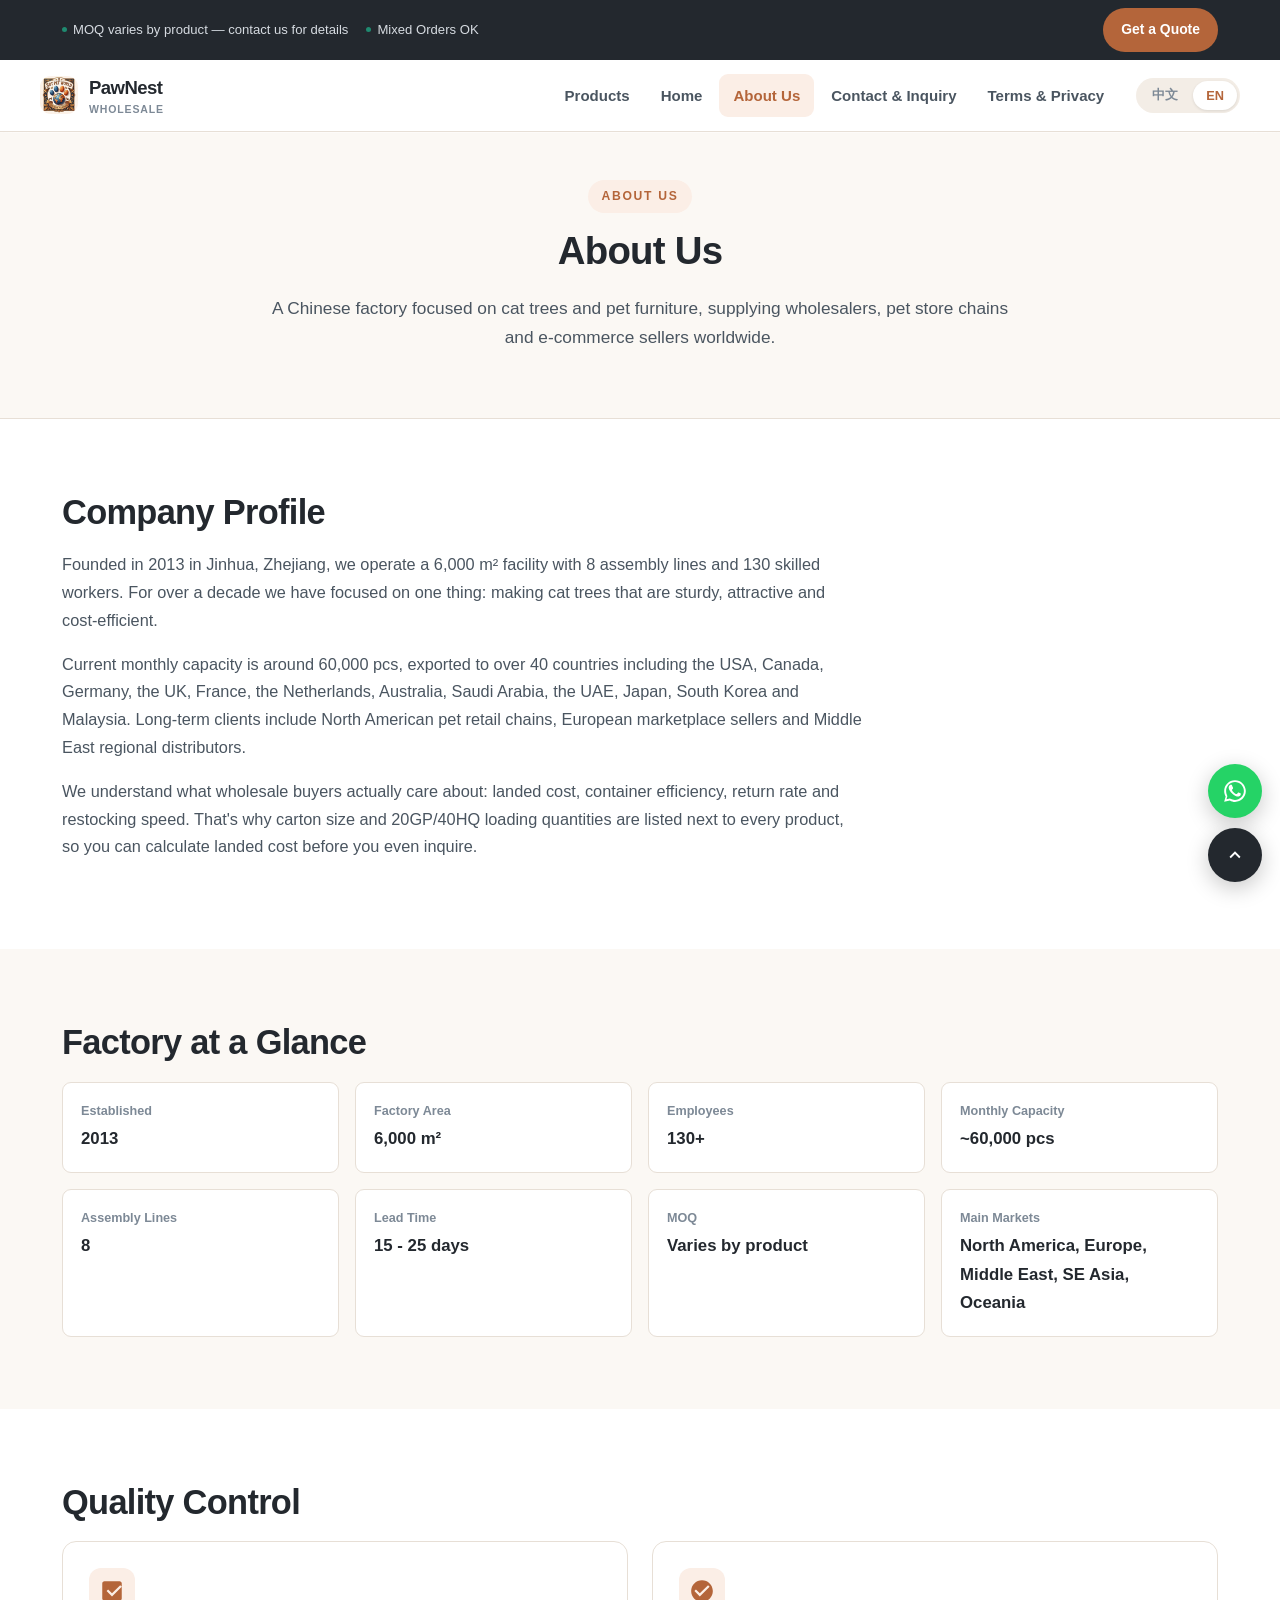
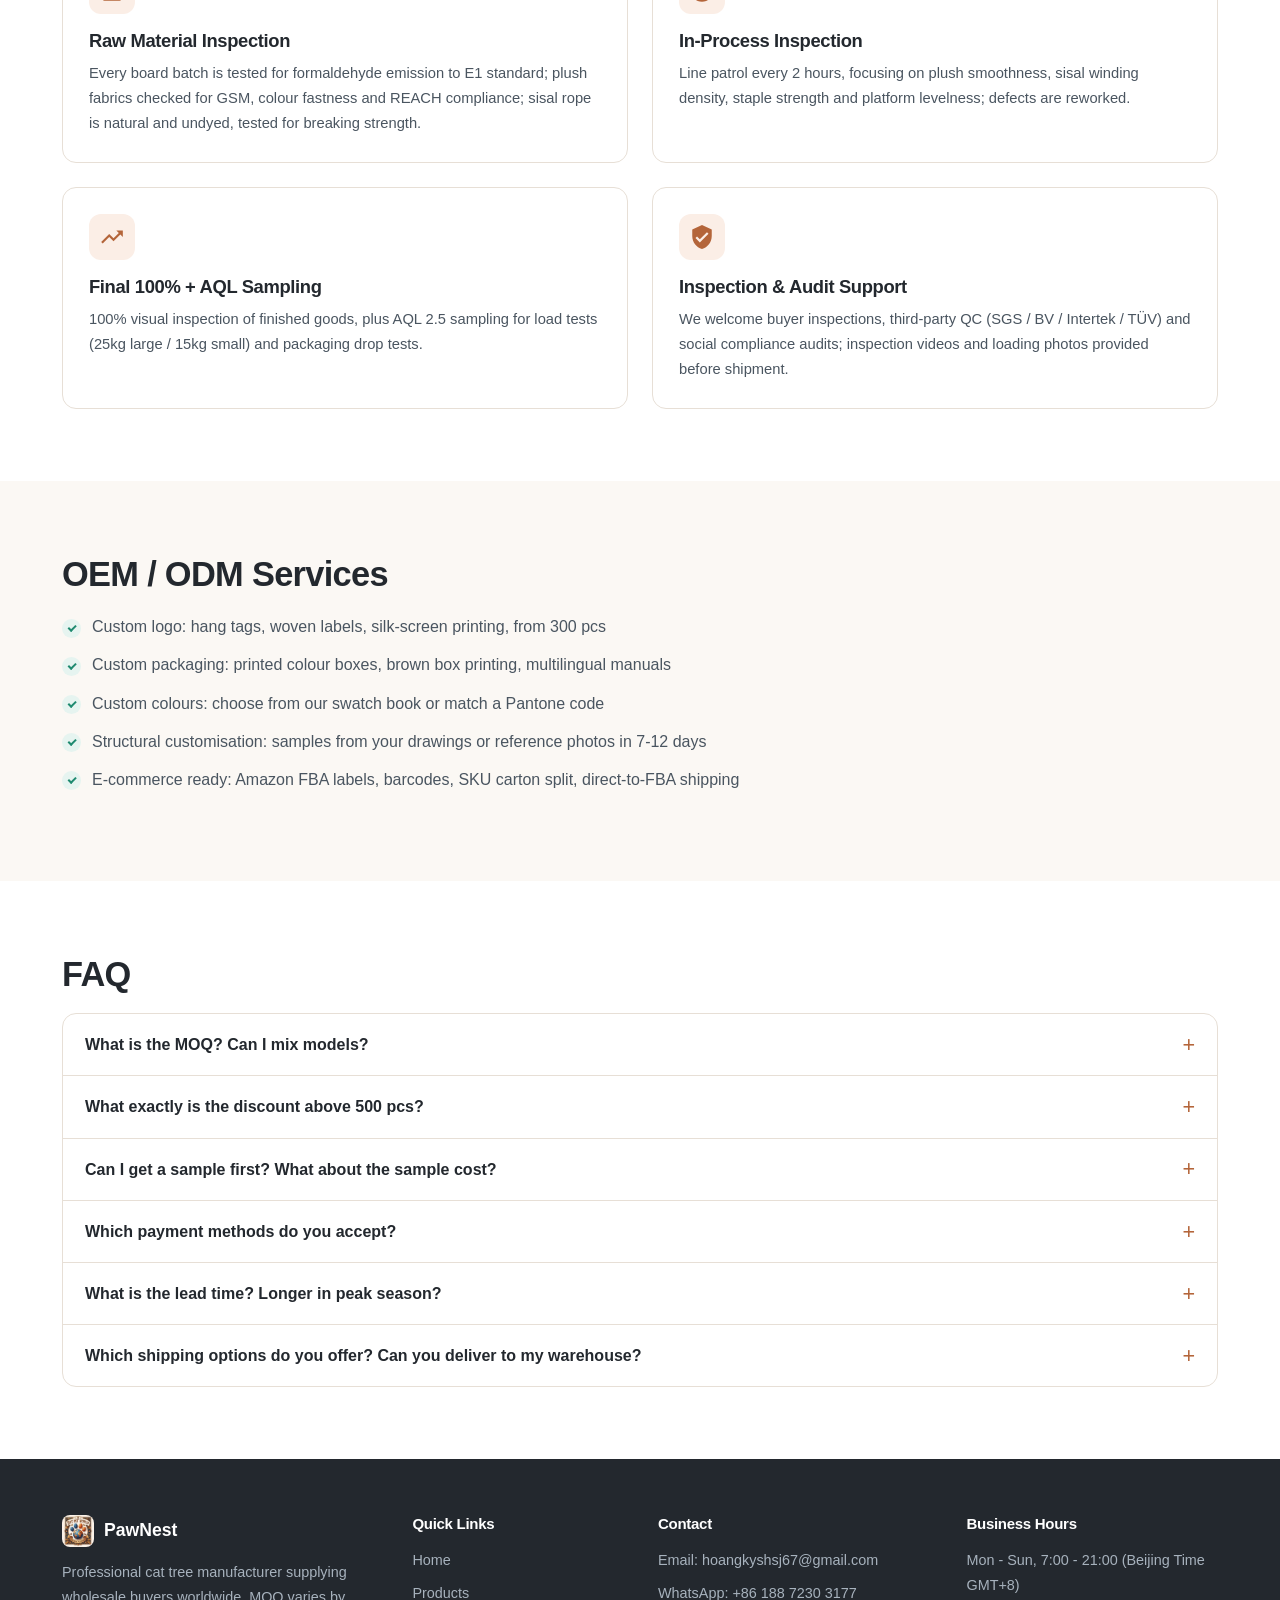
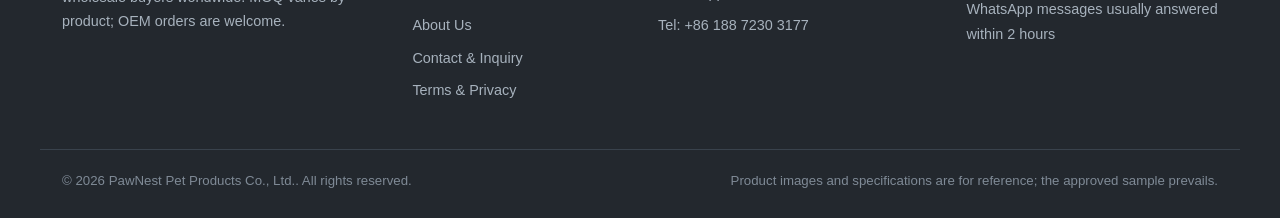
==== commit 8541eeaf: "Prioritize product homepage on mobile" ====
--- a/about.html
+++ b/about.html
@@ -24,8 +24,8 @@
   <a href="index.html" class="logo"><div class="logo__mark"><img src="assets/images/site/brand-avatar.png?v=20260825avatar" alt=""></div>
     <div><span class="cfg-brand">PawNest</span><span class="logo__sub">Wholesale</span></div></a>
   <nav id="nav" class="nav">
-    <a href="index.html" data-nav="home" data-i18n="nav.home">Home</a>
-    <a href="products.html" data-nav="products" data-i18n="nav.products">Products</a>
+    <a href="products.html" data-nav="products" data-i18n="nav.products">Products</a>
+    <a href="index.html" data-nav="home" data-i18n="nav.home">Home</a>
     <a href="about.html" data-nav="about" data-i18n="nav.about">About Us</a>
     <a href="contact.html" data-nav="contact" data-i18n="nav.contact">Contact &amp; Inquiry</a>
     <a href="terms.html" data-nav="terms" data-i18n="nav.terms">Terms &amp; Privacy</a>
--- a/assets/css/style.css
+++ b/assets/css/style.css
@@ -142,12 +142,40 @@
   padding:7px 14px; border-radius:100px; font-size:.84rem; font-weight:650; color:var(--ink-2);
 }
 .badge--green{ background:var(--green-soft); border-color:#BFE3DA; color:#12604D; }
-.hero__art{ position:relative; }
-.hero__art img{ width:100%; border-radius:var(--radius); box-shadow:var(--shadow-lg); }
-.hero__chip{
-  position:absolute; background:#fff; border-radius:12px; padding:11px 15px; box-shadow:var(--shadow-lg);
-  font-size:.83rem; font-weight:700; line-height:1.35;
-}
+.hero__art{ position:relative; }
+.hero__slides{
+  position:relative; aspect-ratio:16/9; overflow:hidden; border-radius:var(--radius);
+  background:#fff; box-shadow:var(--shadow-lg);
+}
+.hero__slide{
+  position:absolute; inset:0; margin:0; opacity:0; visibility:hidden;
+  transition:opacity .65s ease, visibility .65s ease;
+}
+.hero__slide.is-active{ opacity:1; visibility:visible; z-index:1; }
+.hero__slide img{ width:100%; height:100%; display:block; object-fit:cover; }
+.hero__slide--contain img{ object-fit:contain; background:#fff; }
+.hero__arrow{
+  position:absolute; top:50%; z-index:4; width:38px; height:38px; border:1px solid rgba(255,255,255,.7);
+  border-radius:50%; background:rgba(30,28,26,.58); color:#fff; display:grid; place-items:center;
+  transform:translateY(-50%); cursor:pointer; font-size:1.2rem; line-height:1;
+  opacity:.72; transition:opacity .2s, background .2s, transform .2s;
+}
+.hero__arrow:hover,.hero__arrow:focus-visible{ opacity:1; background:var(--brand); transform:translateY(-50%) scale(1.05); }
+.hero__arrow--prev{ left:12px; }
+.hero__arrow--next{ right:12px; }
+.hero__dots{
+  position:absolute; left:50%; bottom:12px; z-index:4; display:flex; gap:8px;
+  padding:7px 10px; border-radius:100px; background:rgba(30,28,26,.42); transform:translateX(-50%);
+}
+.hero__dots button{
+  width:9px; height:9px; padding:0; border:0; border-radius:50%; background:rgba(255,255,255,.58); cursor:pointer;
+  transition:width .2s, background .2s;
+}
+.hero__dots button.is-active{ width:24px; border-radius:10px; background:#fff; }
+.hero__chip{
+  position:absolute; z-index:5; background:#fff; border-radius:12px; padding:11px 15px; box-shadow:var(--shadow-lg);
+  font-size:.83rem; font-weight:700; line-height:1.35;
+}
 .hero__chip small{ display:block; font-weight:600; color:var(--ink-3); font-size:.74rem; }
 .hero__chip--1{ top:16px; left:-14px; }
 .hero__chip--2{ bottom:18px; right:-10px; }
@@ -403,9 +431,13 @@
   background:#FFF8E6; border:1px solid #F0DFB0; border-radius:var(--radius-sm); padding:13px 17px;
   font-size:.87rem; color:#7A5C13; margin-bottom:24px;
 }
-.imgtip code{ background:#fff; padding:1px 6px; border-radius:4px; border:1px solid #EBDCB0; }
-
-/* ---------- 响应式 ---------- */
+.imgtip code{ background:#fff; padding:1px 6px; border-radius:4px; border:1px solid #EBDCB0; }
+
+@media (prefers-reduced-motion:reduce){
+  .hero__slide{ transition:none; }
+}
+
+/* ---------- 响应式 ---------- */
 @media (max-width:1024px){
   .hero__in{ grid-template-columns:1fr; gap:36px; padding:48px 0; }
   .hero__chip--1{ left:8px; } .hero__chip--2{ right:8px; }
@@ -431,8 +463,10 @@
   .stats{ grid-template-columns:repeat(2,1fr); }
   .section{ padding:52px 0; }
 }
-@media (max-width:640px){
-  body{ font-size:15.5px; }
+@media (max-width:640px){
+  body{ font-size:15.5px; }
+  .hero__arrow{ width:34px; height:34px; }
+  .hero__chip{ transform:scale(.88); }
   .grid--4,.grid--3,.grid--2,.fgrid,.flow,.facts{ grid-template-columns:1fr; }
   .feat{ grid-template-columns:1fr; }
   .toc ol{ columns:1; }
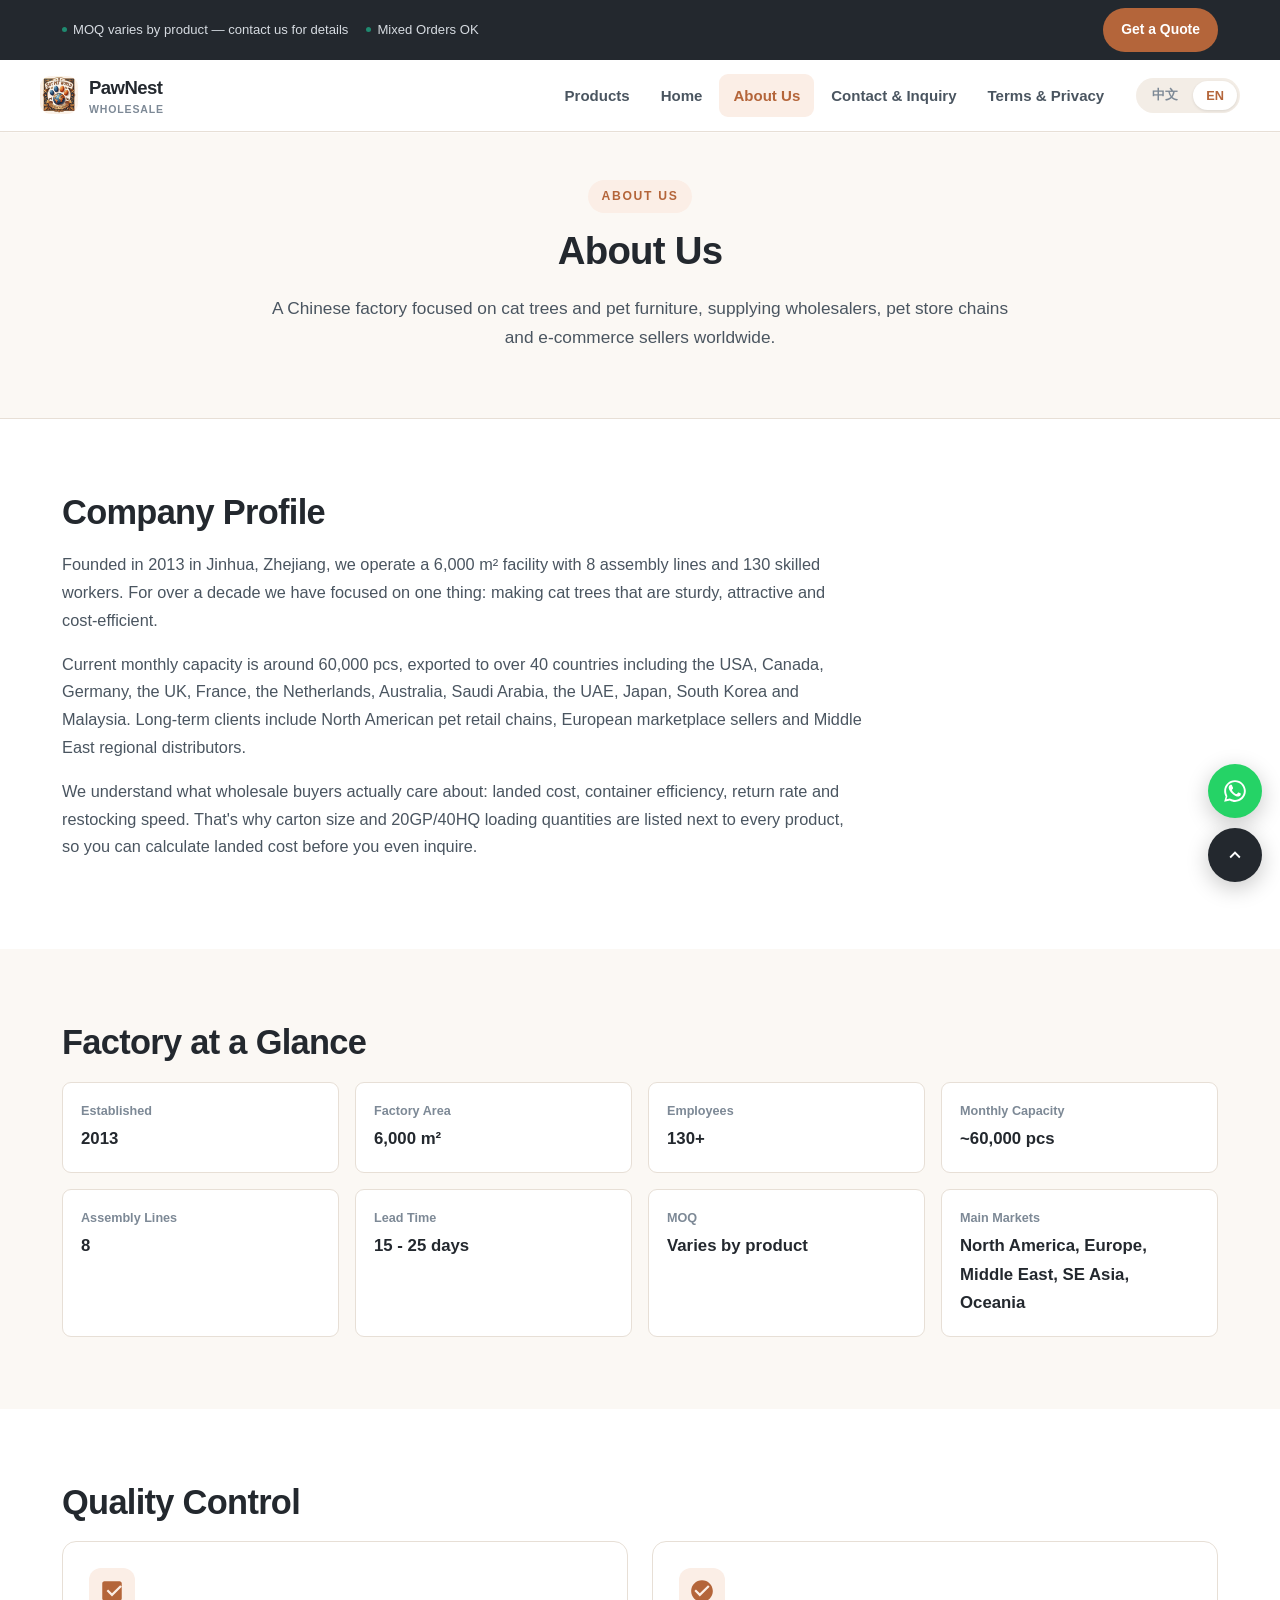
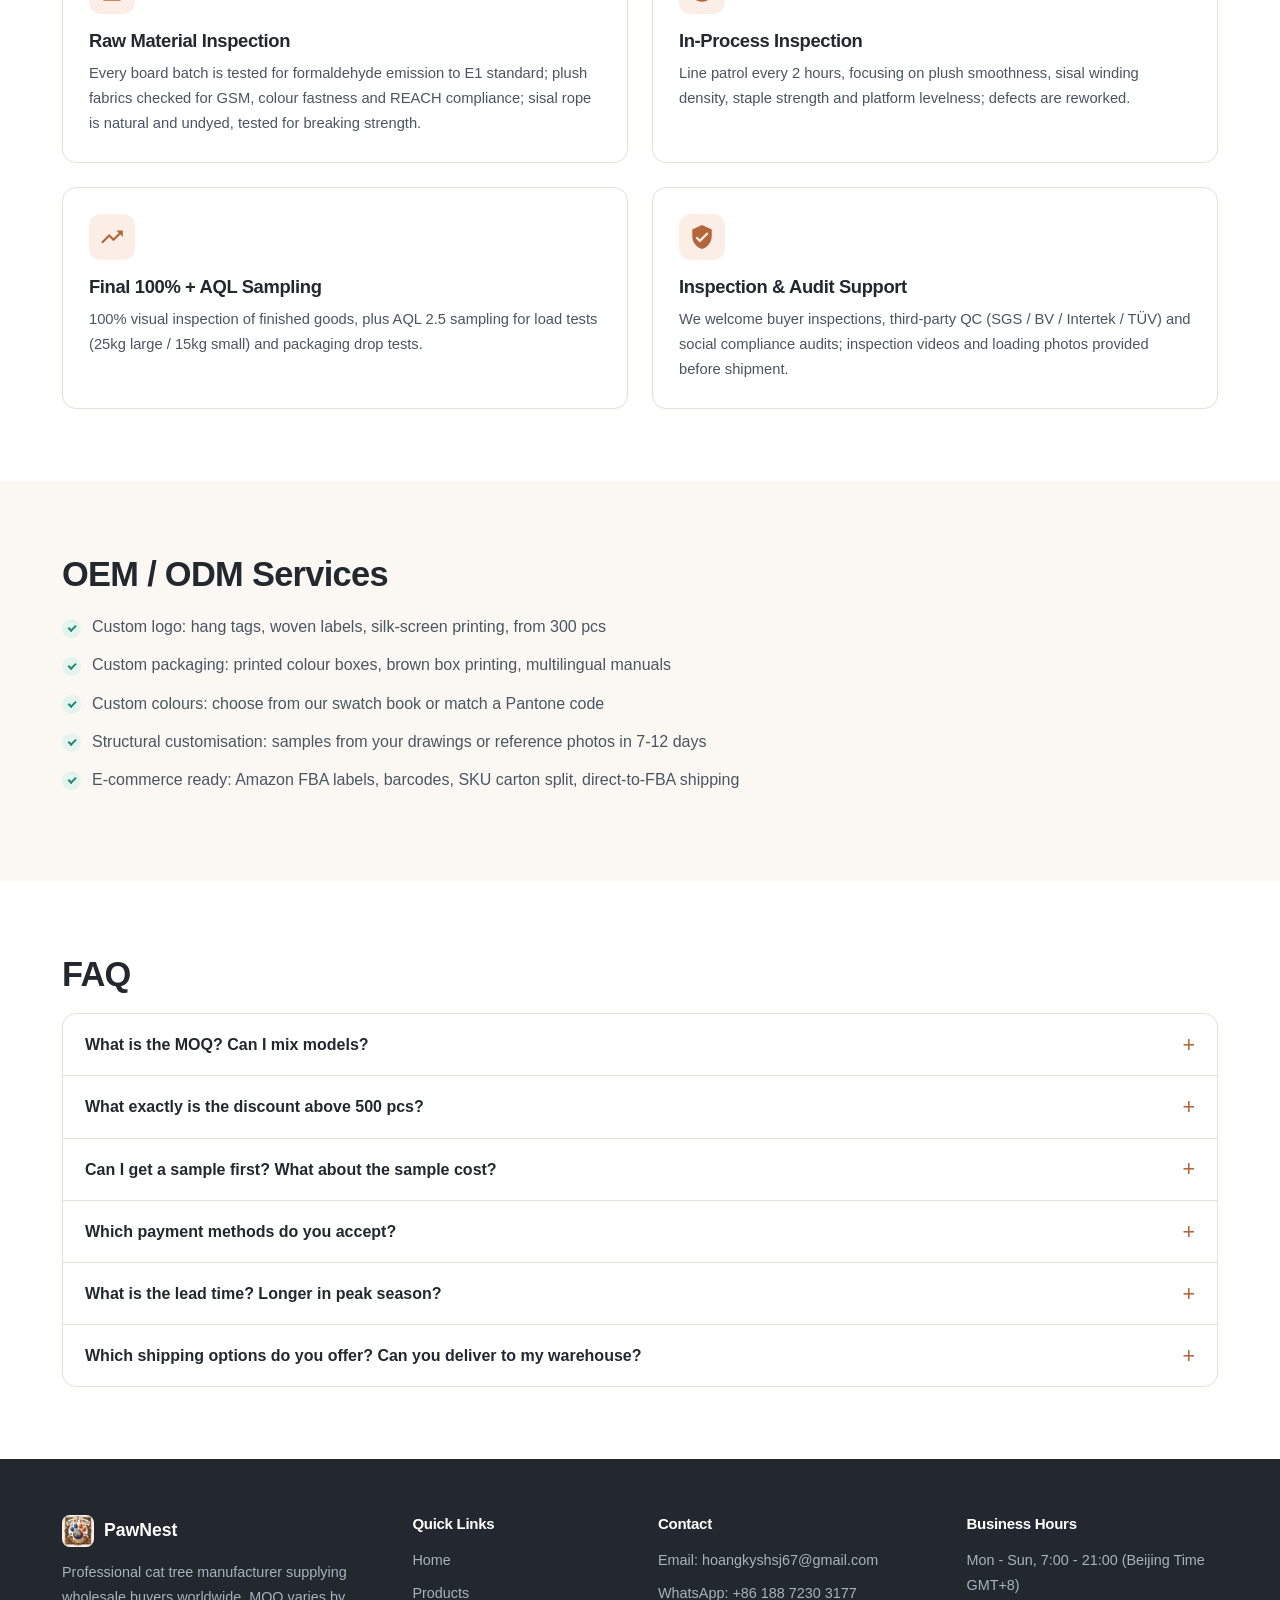
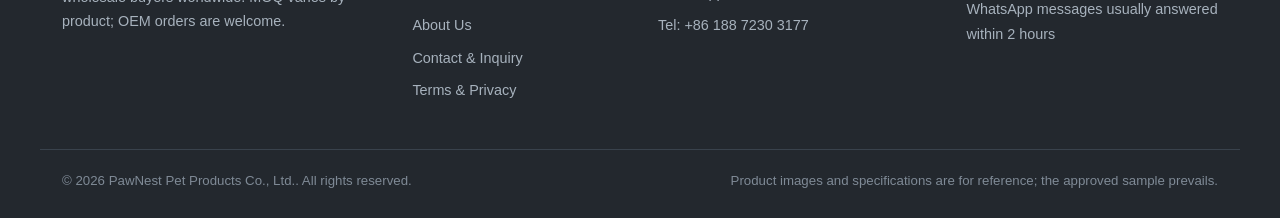
==== commit 2a1b10eb: "Enhance all website images for high-resolution display" ====
--- a/about.html
+++ b/about.html
@@ -5,7 +5,7 @@
 <meta name="viewport" content="width=device-width,initial-scale=1">
 <title data-title-key="about.title">About Us | Cat Tree Manufacturer | PawNest</title>
 <meta name="description" content="About PawNest — a Chinese cat tree factory with 6,000 m² workshop, 60K monthly capacity. Exporting to 40+ countries. OEM/ODM supported.">
-<link rel="icon" href="assets/images/site/brand-avatar.png?v=20260825avatar" type="image/png">
+<link rel="icon" href="assets/images/site/brand-avatar.png?v=20260825hd" type="image/png">
 <link rel="stylesheet" href="assets/css/style.css?v=20260825avatar">
 </head>
 <body data-page="about">
@@ -21,7 +21,7 @@
 
 <!-- ===== 导航 ===== -->
 <header class="header"><div class="wrap header__in">
-  <a href="index.html" class="logo"><div class="logo__mark"><img src="assets/images/site/brand-avatar.png?v=20260825avatar" alt=""></div>
+  <a href="index.html" class="logo"><div class="logo__mark"><img src="assets/images/site/brand-avatar.png?v=20260825hd" alt=""></div>
     <div><span class="cfg-brand">PawNest</span><span class="logo__sub">Wholesale</span></div></a>
   <nav id="nav" class="nav">
     <a href="products.html" data-nav="products" data-i18n="nav.products">Products</a>
@@ -133,7 +133,7 @@
 <!-- ===== 页脚 ===== -->
 <footer class="footer"><div class="wrap footer__grid">
   <div>
-    <div class="footer__logo"><div class="logo__mark" style="width:32px;height:32px;border-radius:8px"><img src="assets/images/site/brand-avatar.png?v=20260825avatar" alt=""></div>PawNest</div>
+    <div class="footer__logo"><div class="logo__mark" style="width:32px;height:32px;border-radius:8px"><img src="assets/images/site/brand-avatar.png?v=20260825hd" alt=""></div>PawNest</div>
     <p data-i18n="footer.aboutP">Professional cat tree manufacturer supplying wholesale buyers worldwide.</p>
   </div>
   <div>
